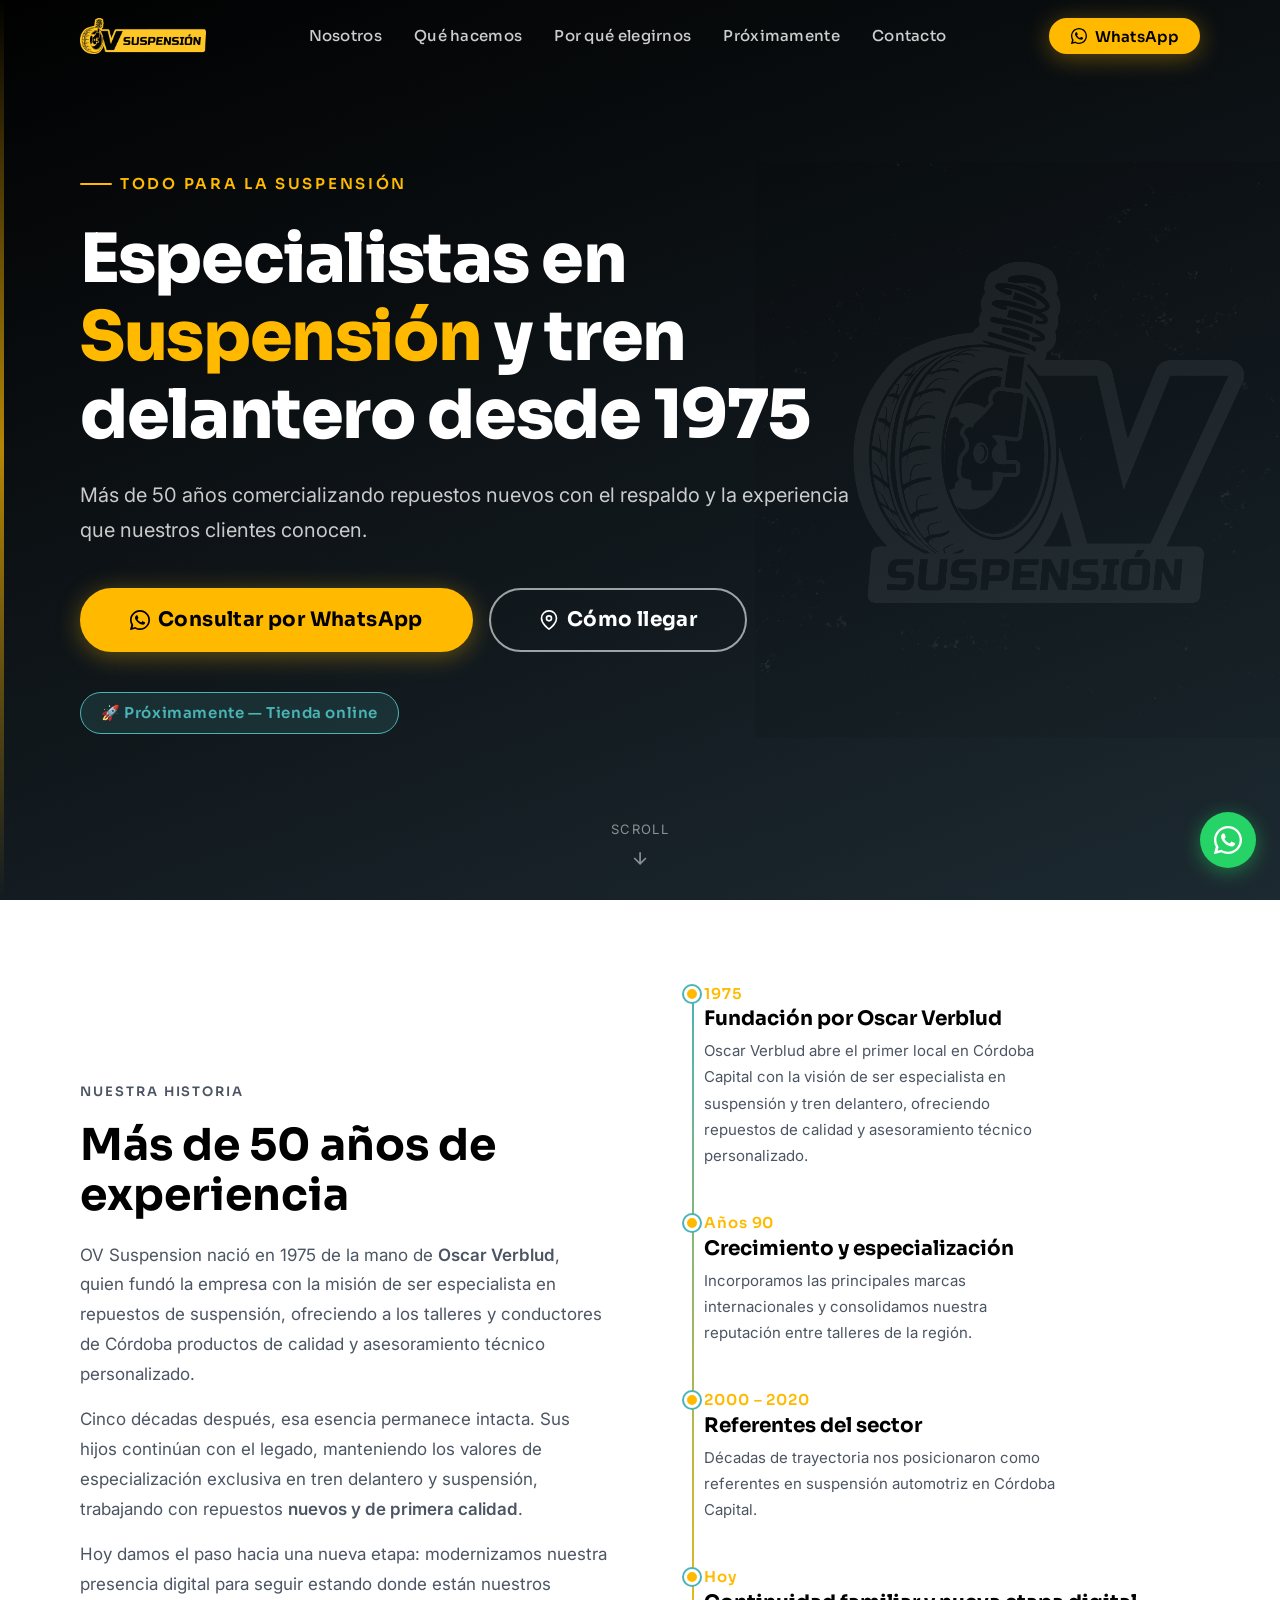
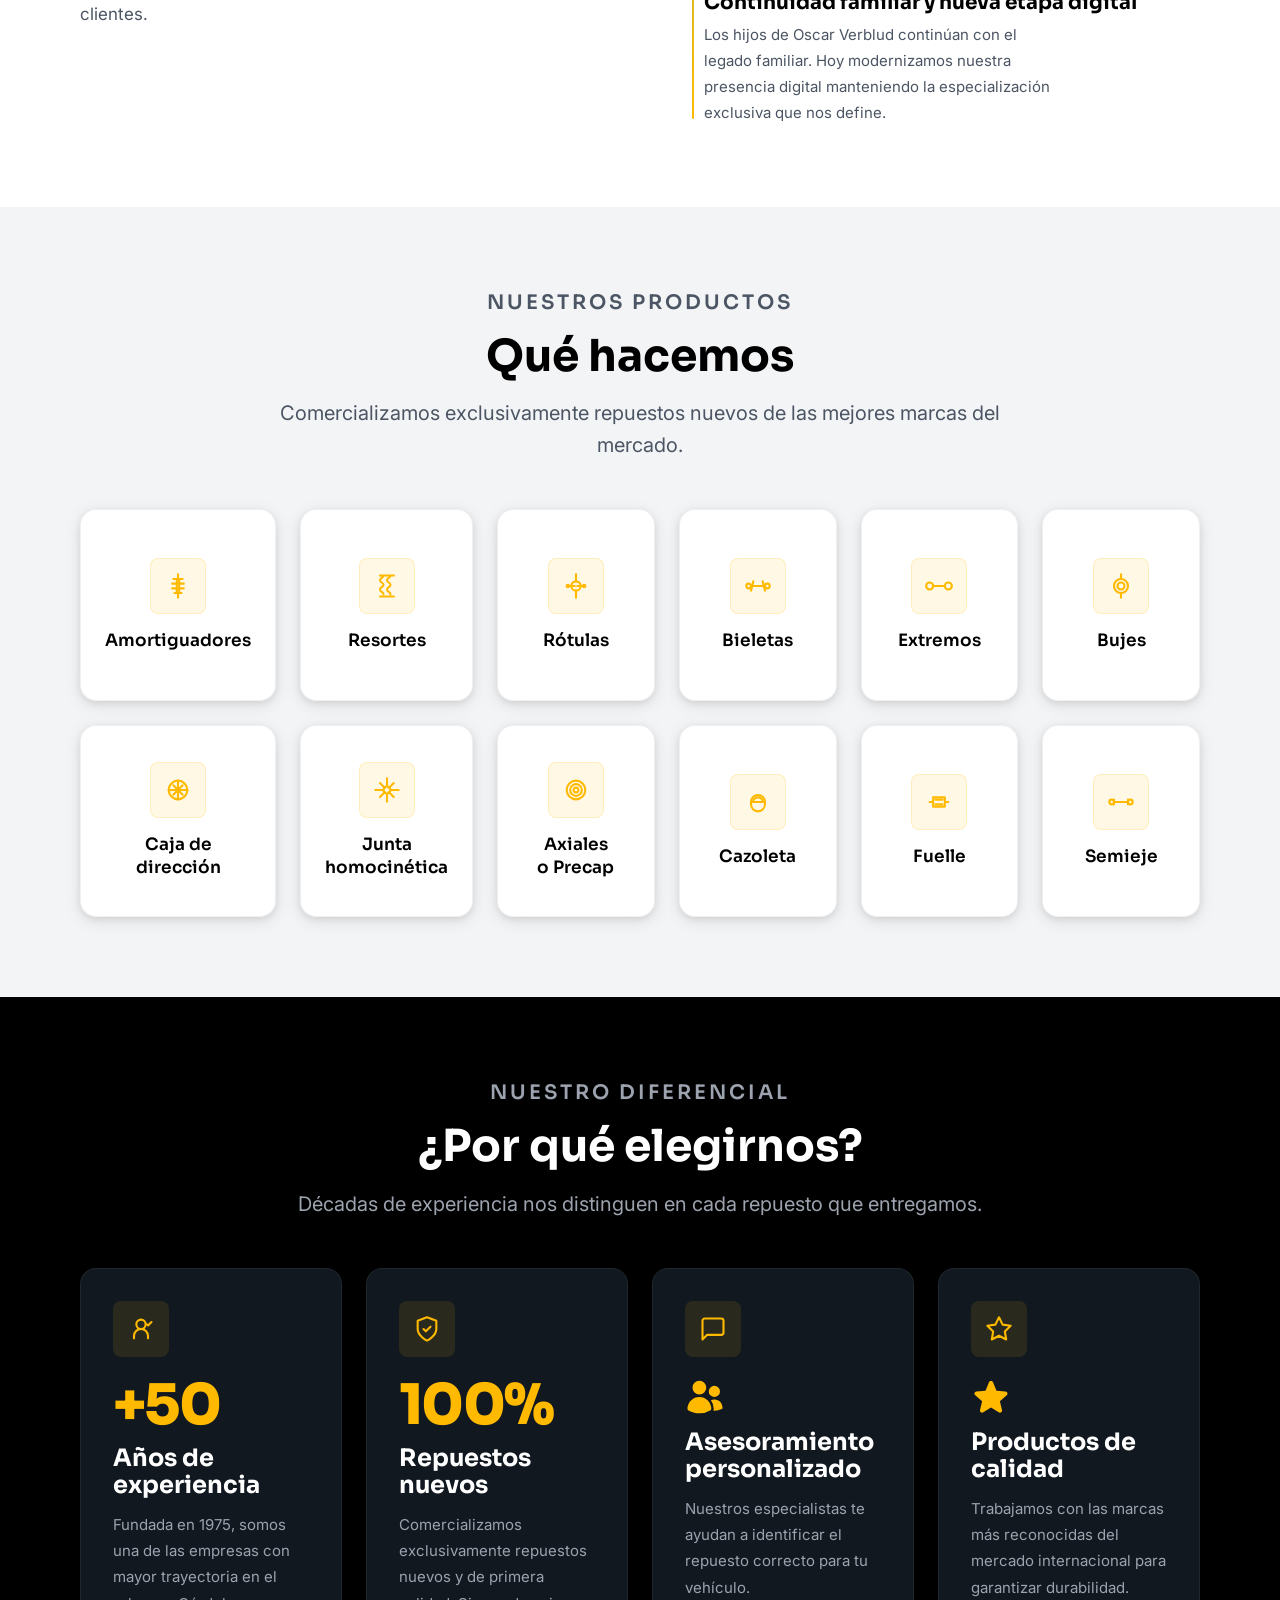
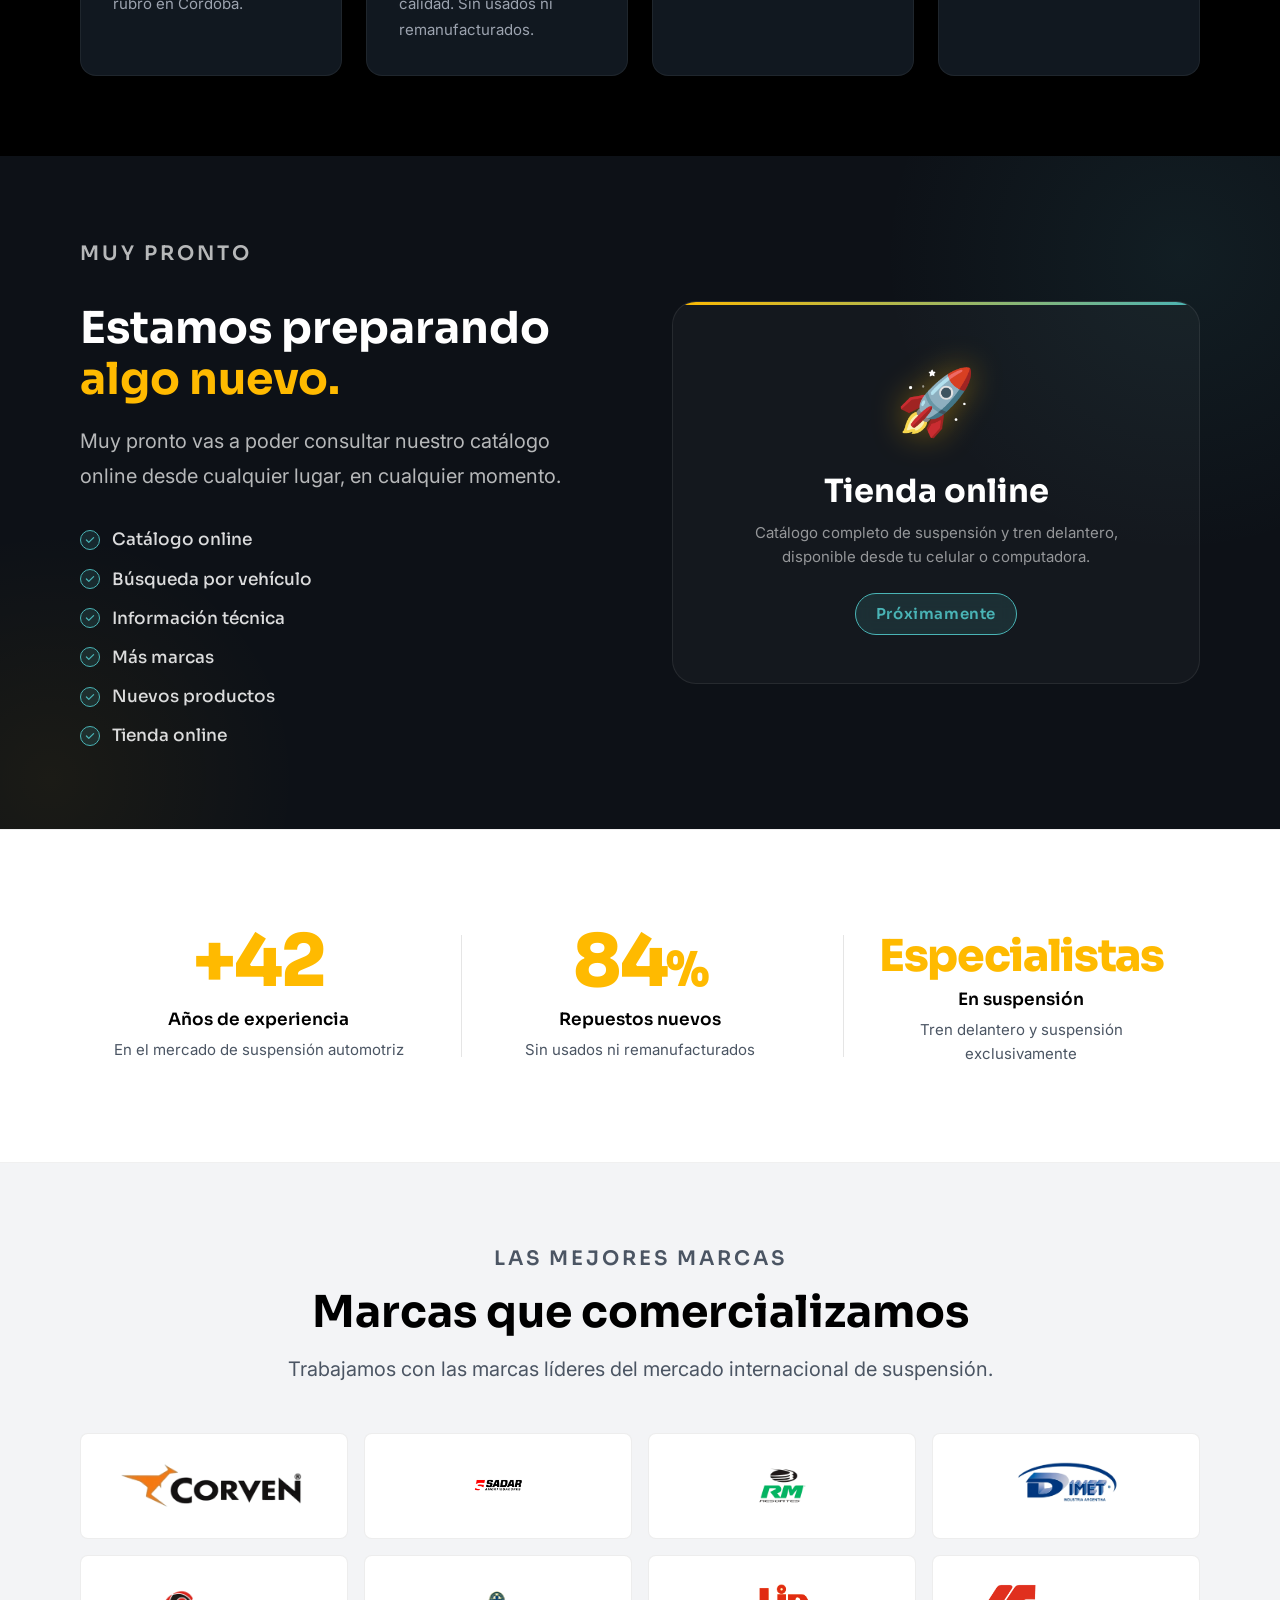
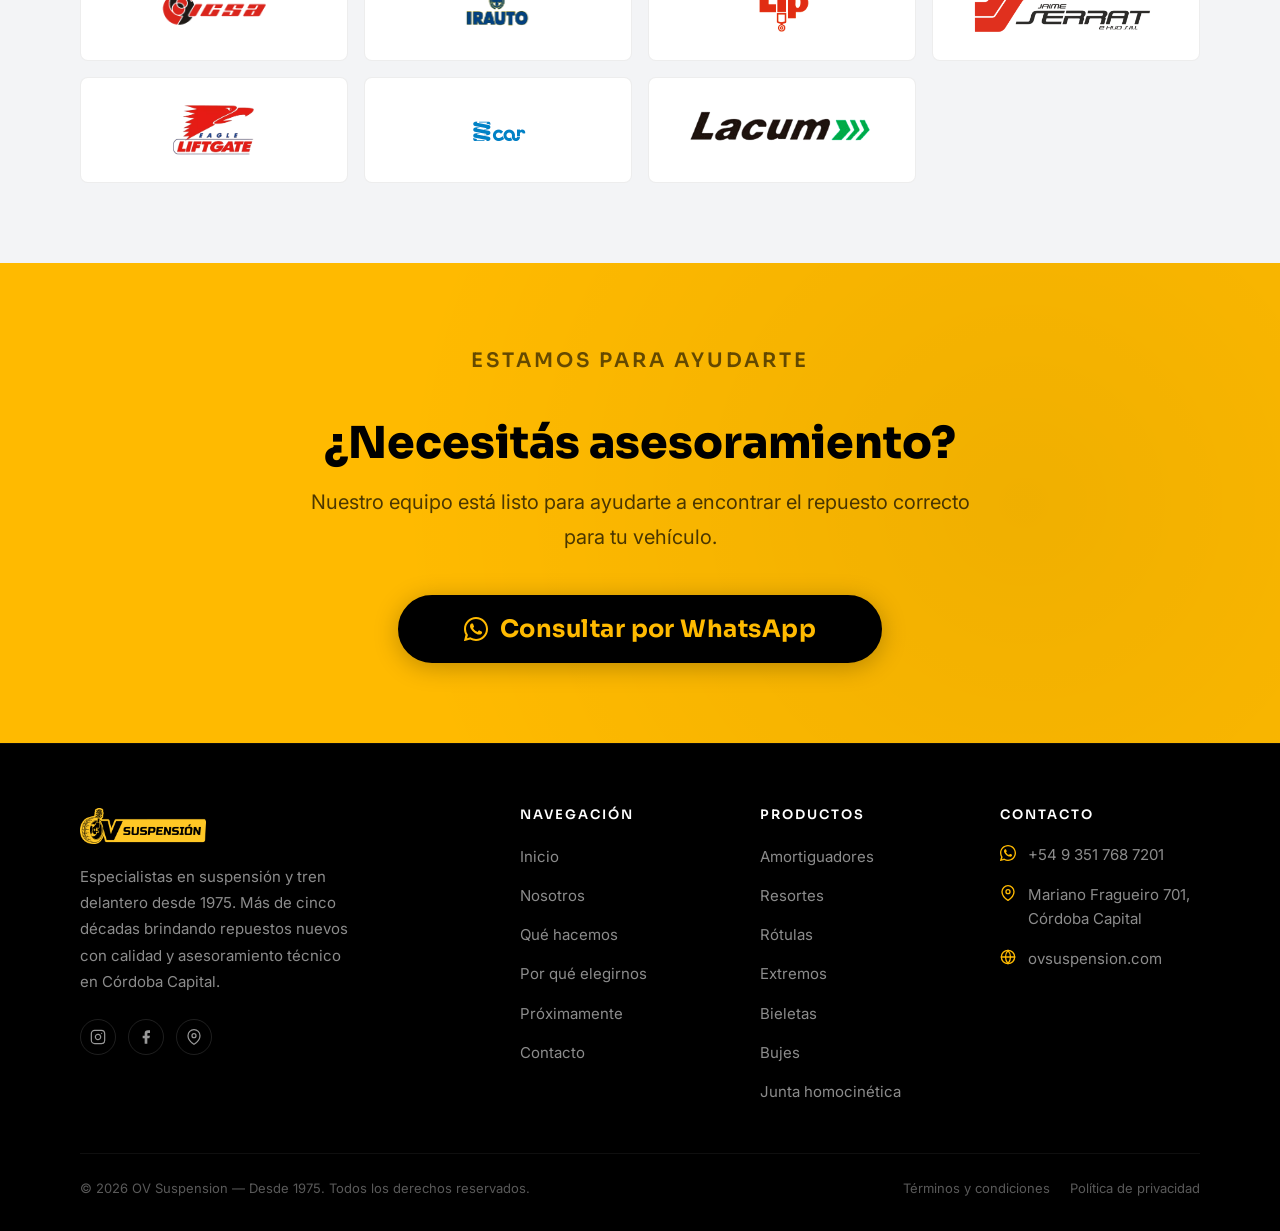
==== index.html @ f26ba82b "Initial commit: landing OV Suspension Vanilla HTML/CSS/JS landing page para OV Suspension. Incluye s" ====
<!DOCTYPE html>
<html lang="es">
<head>
  <meta charset="UTF-8" />
  <meta name="viewport" content="width=device-width, initial-scale=1.0" />

  <!-- =====================================================================
       SEO Primario
  ====================================================================== -->
  <title>OV Suspension | Todo para la suspensión | Córdoba</title>
  <meta name="description" content="Más de 50 años especializados en repuestos de suspensión y tren delantero. Amortiguadores, resortes, rotulas, extremos, bujes y más. Repuestos nuevos con asesoramiento personalizado. Córdoba Capital." />
  <meta name="keywords" content="suspensión automotriz Córdoba, amortiguadores Córdoba, repuestos tren delantero, resortes suspensión, rotulas, extremos, bujes, junta homocinética, OV Suspension" />
  <meta name="author" content="OV Suspension" />
  <meta name="robots" content="index, follow" />
  <link rel="canonical" href="https://ovsuspension.com/" />

  <!-- =====================================================================
       Open Graph (Facebook, WhatsApp, LinkedIn)
  ====================================================================== -->
  <meta property="og:type" content="website" />
  <meta property="og:url" content="https://ovsuspension.com/" />
  <meta property="og:title" content="OV Suspension | Especialistas desde 1975" />
  <meta property="og:description" content="Más de 50 años especializados en repuestos de suspensión y tren delantero en Córdoba. Calidad, experiencia y asesoramiento personalizado." />
  <meta property="og:image" content="https://ovsuspension.com/img/og-image.svg" />
  <meta property="og:image:width" content="1200" />
  <meta property="og:image:height" content="630" />
  <meta property="og:locale" content="es_AR" />
  <meta property="og:site_name" content="OV Suspension" />

  <!-- =====================================================================
       Twitter Cards
  ====================================================================== -->
  <meta name="twitter:card" content="summary_large_image" />
  <meta name="twitter:url" content="https://ovsuspension.com/" />
  <meta name="twitter:title" content="OV Suspension | Especialistas desde 1975" />
  <meta name="twitter:description" content="Más de 50 años especializados en repuestos de suspensión y tren delantero en Córdoba." />
  <meta name="twitter:image" content="https://ovsuspension.com/img/og-image.svg" />

  <!-- =====================================================================
       Favicon & App Icons
       Reemplazar estos archivos con versiones PNG reales del isotipo.
  ====================================================================== -->
  <link rel="icon" type="image/png" href="img/perfil.png" />
  <link rel="apple-touch-icon" href="img/perfil.png" />
  <meta name="theme-color" content="#FFBA00" />
  <link rel="manifest" href="manifest.json" />

  <!-- =====================================================================
       Tipografía Google Fonts — Sora + Inter
       preconnect para mejorar rendimiento
  ====================================================================== -->
  <link rel="preconnect" href="https://fonts.googleapis.com" />
  <link rel="preconnect" href="https://fonts.gstatic.com" crossorigin />
  <link
    href="https://fonts.googleapis.com/css2?family=Sora:wght@400;500;600;700;800&family=Inter:wght@400;500;600&display=swap"
    rel="stylesheet"
  />

  <!-- CSS principal -->
  <link rel="stylesheet" href="css/styles.css" />
</head>

<body>

  <!-- =====================================================================
       SKIP LINK — accesibilidad, saltar al contenido principal
  ====================================================================== -->
  <a class="sr-only" href="#main-content">Saltar al contenido principal</a>

  <!-- =====================================================================
       NAVBAR STICKY
  ====================================================================== -->
  <header class="navbar navbar--transparent" role="banner" id="navbar">
    <div class="container">
      <nav class="navbar__inner" aria-label="Navegación principal">

        <!-- Logo -->
        <a href="#inicio" class="navbar__logo" aria-label="OV Suspension – inicio">
          <img
            src="img/logo.png"
            alt="OV Suspension – logo"
            width="180"
            height="36"
          />
        </a>

        <!-- Links de navegación desktop -->
        <ul class="navbar__links" id="nav-menu" role="list">
          <li><a href="#nosotros">Nosotros</a></li>
          <li><a href="#que-hacemos">Qué hacemos</a></li>
          <li><a href="#por-que">Por qué elegirnos</a></li>
          <li><a href="#proximamente">Próximamente</a></li>
          <li><a href="#contacto">Contacto</a></li>
        </ul>

        <!-- CTA desktop -->
        <div class="navbar__cta">
          <a
            href="https://wa.me/5493517687201?text=Hola%20OV%20Suspension%2C%20me%20gustar%C3%ADa%20consultar%20sobre%20un%20repuesto."
            class="btn btn--primary btn--sm"
            target="_blank"
            rel="noopener noreferrer"
            aria-label="Consultar por WhatsApp"
          >
            <!-- WhatsApp icon -->
            <svg xmlns="http://www.w3.org/2000/svg" viewBox="0 0 24 24" fill="currentColor" width="16" height="16" aria-hidden="true">
              <path d="M17.472 14.382c-.297-.149-1.758-.867-2.03-.967-.273-.099-.471-.148-.67.15-.197.297-.767.966-.94 1.164-.173.199-.347.223-.644.075-.297-.15-1.255-.463-2.39-1.475-.883-.788-1.48-1.761-1.653-2.059-.173-.297-.018-.458.13-.606.134-.133.298-.347.446-.52.149-.174.198-.298.298-.497.099-.198.05-.371-.025-.52-.075-.149-.669-1.612-.916-2.207-.242-.579-.487-.5-.669-.51-.173-.008-.371-.01-.57-.01-.198 0-.52.074-.792.372-.272.297-1.04 1.016-1.04 2.479 0 1.462 1.065 2.875 1.213 3.074.149.198 2.096 3.2 5.077 4.487.709.306 1.262.489 1.694.625.712.227 1.36.195 1.871.118.571-.085 1.758-.719 2.006-1.413.248-.694.248-1.289.173-1.413-.074-.124-.272-.198-.57-.347z"/>
              <path d="M12 0C5.373 0 0 5.373 0 12c0 2.127.558 4.122 1.532 5.852L.057 23.39a.5.5 0 00.611.611l5.538-1.475A11.95 11.95 0 0012 24c6.627 0 12-5.373 12-12S18.627 0 12 0zm0 22c-1.92 0-3.72-.522-5.265-1.428l-.38-.223-3.285.875.875-3.285-.223-.38A9.955 9.955 0 012 12C2 6.477 6.477 2 12 2s10 4.477 10 10-4.477 10-10 10z"/>
            </svg>
            WhatsApp
          </a>
        </div>

        <!-- Botón hamburguesa mobile -->
        <button
          class="navbar__hamburger"
          id="hamburger"
          aria-controls="nav-menu"
          aria-expanded="false"
          aria-label="Abrir menú"
        >
          <span aria-hidden="true"></span>
          <span aria-hidden="true"></span>
          <span aria-hidden="true"></span>
        </button>

      </nav>
    </div>
  </header>

  <!-- =====================================================================
       MAIN
  ====================================================================== -->
  <main id="main-content">

    <!-- ===================================================================
         1. HERO
    ==================================================================== -->
    <section class="hero" id="inicio" aria-label="Inicio">

      <!-- Isotipo como elemento decorativo de fondo -->
      <img
        class="hero__bg-logo"
        src="img/perfil.png"
        alt=""
        aria-hidden="true"
        width="600"
        height="600"
      />

      <div class="container">
        <div class="hero__content">

          <!-- Eyebrow -->
          <p class="hero__eyebrow" aria-hidden="true">
            <span class="hero__eyebrow-line"></span>
            Todo para la suspensión
          </p>

          <!-- Título principal H1 -->
          <h1 class="hero__title">
            Especialistas en<br/>
            <em>Suspensión</em> y tren<br/>
            delantero desde 1975
          </h1>

          <!-- Subtítulo -->
          <p class="hero__subtitle">
            Más de 50 años comercializando repuestos nuevos con el respaldo
            y la experiencia que nuestros clientes conocen.
          </p>

          <!-- Botones de acción -->
          <div class="hero__actions">
            <a
              href="https://wa.me/5493517687201?text=Hola%20OV%20Suspension%2C%20me%20gustar%C3%ADa%20consultar%20sobre%20un%20repuesto."
              class="btn btn--primary btn--lg"
              target="_blank"
              rel="noopener noreferrer"
              aria-label="Consultar por WhatsApp"
            >
              <svg xmlns="http://www.w3.org/2000/svg" viewBox="0 0 24 24" fill="currentColor" width="20" height="20" aria-hidden="true">
                <path d="M17.472 14.382c-.297-.149-1.758-.867-2.03-.967-.273-.099-.471-.148-.67.15-.197.297-.767.966-.94 1.164-.173.199-.347.223-.644.075-.297-.15-1.255-.463-2.39-1.475-.883-.788-1.48-1.761-1.653-2.059-.173-.297-.018-.458.13-.606.134-.133.298-.347.446-.52.149-.174.198-.298.298-.497.099-.198.05-.371-.025-.52-.075-.149-.669-1.612-.916-2.207-.242-.579-.487-.5-.669-.51-.173-.008-.371-.01-.57-.01-.198 0-.52.074-.792.372-.272.297-1.04 1.016-1.04 2.479 0 1.462 1.065 2.875 1.213 3.074.149.198 2.096 3.2 5.077 4.487.709.306 1.262.489 1.694.625.712.227 1.36.195 1.871.118.571-.085 1.758-.719 2.006-1.413.248-.694.248-1.289.173-1.413-.074-.124-.272-.198-.57-.347z"/>
                <path d="M12 0C5.373 0 0 5.373 0 12c0 2.127.558 4.122 1.532 5.852L.057 23.39a.5.5 0 00.611.611l5.538-1.475A11.95 11.95 0 0012 24c6.627 0 12-5.373 12-12S18.627 0 12 0zm0 22c-1.92 0-3.72-.522-5.265-1.428l-.38-.223-3.285.875.875-3.285-.223-.38A9.955 9.955 0 012 12C2 6.477 6.477 2 12 2s10 4.477 10 10-4.477 10-10 10z"/>
              </svg>
              Consultar por WhatsApp
            </a>

            <a
              href="https://maps.app.goo.gl/GjT3Jt4X4p9FmPzg9"
              class="btn btn--outline btn--lg"
              target="_blank"
              rel="noopener noreferrer"
              aria-label="Cómo llegar a OV Suspension en Google Maps"
            >
              <svg xmlns="http://www.w3.org/2000/svg" viewBox="0 0 24 24" fill="none" stroke="currentColor" stroke-width="2" stroke-linecap="round" stroke-linejoin="round" width="20" height="20" aria-hidden="true">
                <path d="M21 10c0 7-9 13-9 13s-9-6-9-13a9 9 0 0118 0z"/>
                <circle cx="12" cy="10" r="3"/>
              </svg>
              Cómo llegar
            </a>
          </div>

          <!-- Badge Coming Soon -->
          <div class="hero__badge-wrap">
            <span class="badge badge--accent">
              🚀 Próximamente — Tienda online
            </span>
          </div>

        </div>
      </div>

      <!-- Indicador de scroll -->
      <div class="hero__scroll-indicator" aria-hidden="true">
        <span>Scroll</span>
        <svg xmlns="http://www.w3.org/2000/svg" viewBox="0 0 24 24" fill="none" stroke="currentColor" stroke-width="2" aria-hidden="true">
          <path d="M12 5v14M5 12l7 7 7-7"/>
        </svg>
      </div>

    </section>

    <!-- ===================================================================
         2. NOSOTROS
    ==================================================================== -->
    <section class="section nosotros" id="nosotros" aria-label="Nosotros">
      <div class="container">
        <div class="nosotros__grid">

          <!-- Texto -->
          <div class="nosotros__text reveal reveal--left">
            <p class="eyebrow">Nuestra historia</p>
            <h2>Más de 50 años de experiencia</h2>
            <p>
              OV Suspension nació en 1975 de la mano de <strong>Oscar Verblud</strong>, quien fundó la empresa con la misión de ser especialista en repuestos de suspensión, ofreciendo a los talleres y conductores de Córdoba productos de calidad y asesoramiento técnico personalizado.
            </p>
            <p>
              Cinco décadas después, esa esencia permanece intacta. Sus hijos continúan con el legado,
              manteniendo los valores de especialización exclusiva en tren delantero y suspensión,
              trabajando con repuestos <strong>nuevos y de primera calidad</strong>.
            </p>
            <p>
              Hoy damos el paso hacia una nueva etapa: modernizamos nuestra presencia
              digital para seguir estando donde están nuestros clientes.
            </p>
          </div>

          <!-- Timeline -->
          <div class="reveal reveal--right">
            <div class="timeline" aria-label="Línea de tiempo de OV Suspension">

              <div class="timeline__item">
                <div class="timeline__dot" aria-hidden="true"></div>
                <span class="timeline__year">1975</span>
                <h3 class="timeline__title">Fundación por Oscar Verblud</h3>
                <p class="timeline__desc">
                  Oscar Verblud abre el primer local en Córdoba Capital con la visión de ser
                  especialista en suspensión y tren delantero, ofreciendo repuestos de calidad
                  y asesoramiento técnico personalizado.
                </p>
              </div>

              <div class="timeline__item">
                <div class="timeline__dot" aria-hidden="true"></div>
                <span class="timeline__year">Años 90</span>
                <h3 class="timeline__title">Crecimiento y especialización</h3>
                <p class="timeline__desc">
                  Incorporamos las principales marcas internacionales y consolidamos
                  nuestra reputación entre talleres de la región.
                </p>
              </div>

              <div class="timeline__item">
                <div class="timeline__dot" aria-hidden="true"></div>
                <span class="timeline__year">2000 – 2020</span>
                <h3 class="timeline__title">Referentes del sector</h3>
                <p class="timeline__desc">
                  Décadas de trayectoria nos posicionaron como referentes en
                  suspensión automotriz en Córdoba Capital.
                </p>
              </div>

              <div class="timeline__item">
                <div class="timeline__dot" aria-hidden="true"></div>
                <span class="timeline__year">Hoy</span>
                <h3 class="timeline__title">Continuidad familiar y nueva etapa digital</h3>
                <p class="timeline__desc">
                  Los hijos de Oscar Verblud continúan con el legado familiar. Hoy modernizamos
                  nuestra presencia digital manteniendo la especialización exclusiva que nos define.
                </p>
              </div>

            </div>
          </div>

        </div>
      </div>
    </section>

    <!-- ===================================================================
         3. QUÉ HACEMOS
    ==================================================================== -->
    <section class="section que-hacemos section--gray" id="que-hacemos" aria-label="Qué hacemos">
      <div class="container">

        <header class="section-header reveal">
          <p class="eyebrow">Nuestros productos</p>
          <h2>Qué hacemos</h2>
          <p>Comercializamos exclusivamente repuestos nuevos de las mejores marcas del mercado.</p>
        </header>

        <div class="grid-6">

          <!-- 1. Amortiguadores -->
          <article class="card reveal reveal-delay-1" aria-label="Amortiguadores">
            <div class="card-icon" aria-hidden="true">
              <svg xmlns="http://www.w3.org/2000/svg" viewBox="0 0 24 24" fill="none" stroke="currentColor" stroke-width="1.8" stroke-linecap="round" stroke-linejoin="round" aria-hidden="true">
                <path d="M12 2v4M12 18v4M8 6h8M9 18h6M11 6v12M13 6v12"/>
                <path d="M7 10h10M7 14h10"/>
              </svg>
            </div>
            <h3>Amortiguadores</h3>
          </article>

          <!-- 2. Resortes -->
          <article class="card reveal reveal-delay-2" aria-label="Resortes">
            <div class="card-icon" aria-hidden="true">
              <svg xmlns="http://www.w3.org/2000/svg" viewBox="0 0 24 24" fill="none" stroke="currentColor" stroke-width="1.8" stroke-linecap="round" stroke-linejoin="round" aria-hidden="true">
                <path d="M6 3h12M6 21h12M9 3c0 2-3 2-3 4s3 2 3 4-3 2-3 4 3 2 3 4M15 3c0 2-3 2-3 4s3 2 3 4-3 2-3 4 3 2 3 4"/>
              </svg>
            </div>
            <h3>Resortes</h3>
          </article>

          <!-- 3. Rótulas -->
          <article class="card reveal reveal-delay-3" aria-label="Rótulas">
            <div class="card-icon" aria-hidden="true">
              <svg xmlns="http://www.w3.org/2000/svg" viewBox="0 0 24 24" fill="none" stroke="currentColor" stroke-width="1.8" stroke-linecap="round" stroke-linejoin="round" aria-hidden="true">
                <circle cx="12" cy="12" r="4"/>
                <line x1="12" y1="2" x2="12" y2="8"/>
                <line x1="12" y1="16" x2="12" y2="22"/>
                <line x1="5" y1="12" x2="11" y2="12"/>
                <line x1="13" y1="12" x2="19" y2="12"/>
                <circle cx="5" cy="12" r="1"/>
                <circle cx="19" cy="12" r="1"/>
              </svg>
            </div>
            <h3>Rótulas</h3>
          </article>

          <!-- 4. Bieletas -->
          <article class="card reveal reveal-delay-4" aria-label="Bieletas">
            <div class="card-icon" aria-hidden="true">
              <svg xmlns="http://www.w3.org/2000/svg" viewBox="0 0 24 24" fill="none" stroke="currentColor" stroke-width="1.8" stroke-linecap="round" stroke-linejoin="round" aria-hidden="true">
                <circle cx="4" cy="12" r="2"/>
                <circle cx="20" cy="12" r="2"/>
                <path d="M6 12h12"/>
                <path d="M8 8l-2 8M16 8l2 8"/>
              </svg>
            </div>
            <h3>Bieletas</h3>
          </article>

          <!-- 5. Extremos -->
          <article class="card reveal reveal-delay-5" aria-label="Extremos">
            <div class="card-icon" aria-hidden="true">
              <svg xmlns="http://www.w3.org/2000/svg" viewBox="0 0 24 24" fill="none" stroke="currentColor" stroke-width="1.8" stroke-linecap="round" stroke-linejoin="round" aria-hidden="true">
                <circle cx="4" cy="12" r="3"/>
                <circle cx="20" cy="12" r="3"/>
                <path d="M7 12h10"/>
              </svg>
            </div>
            <h3>Extremos</h3>
          </article>

          <!-- 6. Bujes -->
          <article class="card reveal reveal-delay-6" aria-label="Bujes">
            <div class="card-icon" aria-hidden="true">
              <svg xmlns="http://www.w3.org/2000/svg" viewBox="0 0 24 24" fill="none" stroke="currentColor" stroke-width="1.8" stroke-linecap="round" stroke-linejoin="round" aria-hidden="true">
                <circle cx="12" cy="12" r="6"/>
                <circle cx="12" cy="12" r="3"/>
                <line x1="12" y1="6" x2="12" y2="2"/>
                <line x1="12" y1="18" x2="12" y2="22"/>
              </svg>
            </div>
            <h3>Bujes</h3>
          </article>

          <!-- 7. Caja de dirección -->
          <article class="card reveal reveal-delay-7" aria-label="Caja de dirección">
            <div class="card-icon" aria-hidden="true">
              <svg xmlns="http://www.w3.org/2000/svg" viewBox="0 0 24 24" fill="none" stroke="currentColor" stroke-width="1.8" stroke-linecap="round" stroke-linejoin="round" aria-hidden="true">
                <circle cx="12" cy="12" r="8"/>
                <path d="M12 4v16M4 12h16"/>
                <path d="M8 8l8 8M16 8l-8 8"/>
              </svg>
            </div>
            <h3>Caja de dirección</h3>
          </article>

          <!-- 8. Junta homocinética -->
          <article class="card reveal reveal-delay-8" aria-label="Junta homocinética">
            <div class="card-icon" aria-hidden="true">
              <svg xmlns="http://www.w3.org/2000/svg" viewBox="0 0 24 24" fill="none" stroke="currentColor" stroke-width="1.8" stroke-linecap="round" stroke-linejoin="round" aria-hidden="true">
                <path d="M12 2v6M12 16v6M2 12h6M16 12h6"/>
                <circle cx="12" cy="12" r="3"/>
                <path d="M6 6l4.24 4.24M17.76 6l-4.24 4.24M6 18l4.24-4.24M17.76 18l-4.24-4.24"/>
              </svg>
            </div>
            <h3>Junta homocinética</h3>
          </article>

          <!-- 9. Axiales o Precap -->
          <article class="card reveal reveal-delay-9" aria-label="Axiales o Precap">
            <div class="card-icon" aria-hidden="true">
              <svg xmlns="http://www.w3.org/2000/svg" viewBox="0 0 24 24" fill="none" stroke="currentColor" stroke-width="1.8" stroke-linecap="round" stroke-linejoin="round" aria-hidden="true">
                <circle cx="12" cy="12" r="8"/>
                <circle cx="12" cy="12" r="5"/>
                <circle cx="12" cy="12" r="2"/>
              </svg>
            </div>
            <h3>Axiales o Precap</h3>
          </article>

          <!-- 10. Cazoleta -->
          <article class="card reveal reveal-delay-10" aria-label="Cazoleta">
            <div class="card-icon" aria-hidden="true">
              <svg xmlns="http://www.w3.org/2000/svg" viewBox="0 0 24 24" fill="none" stroke="currentColor" stroke-width="1.8" stroke-linecap="round" stroke-linejoin="round" aria-hidden="true">
                <path d="M6 12c0-3.3 2.7-6 6-6s6 2.7 6 6M8 12c0-2.2 1.8-4 4-4s4 1.8 4 4"/>
                <path d="M6 12v2c0 3.3 2.7 6 6 6s6-2.7 6-6v-2"/>
                <line x1="6" y1="12" x2="18" y2="12"/>
              </svg>
            </div>
            <h3>Cazoleta</h3>
          </article>

          <!-- 11. Fuelle -->
          <article class="card reveal reveal-delay-11" aria-label="Fuelle">
            <div class="card-icon" aria-hidden="true">
              <svg xmlns="http://www.w3.org/2000/svg" viewBox="0 0 24 24" fill="none" stroke="currentColor" stroke-width="1.8" stroke-linecap="round" stroke-linejoin="round" aria-hidden="true">
                <path d="M4 12h3M17 12h3M7 8v8M17 8v8M7 8h10M7 16h10"/>
                <path d="M9 10h6M9 14h6"/>
              </svg>
            </div>
            <h3>Fuelle</h3>
          </article>

          <!-- 12. Semieje -->
          <article class="card reveal reveal-delay-12" aria-label="Semieje">
            <div class="card-icon" aria-hidden="true">
              <svg xmlns="http://www.w3.org/2000/svg" viewBox="0 0 24 24" fill="none" stroke="currentColor" stroke-width="1.8" stroke-linecap="round" stroke-linejoin="round" aria-hidden="true">
                <circle cx="4" cy="12" r="2"/>
                <circle cx="20" cy="12" r="2"/>
                <path d="M6 12h12"/>
                <path d="M6 10v4M18 10v4"/>
              </svg>
            </div>
            <h3>Semieje</h3>
          </article>

        </div>
      </div>
    </section>

    <!-- ===================================================================
         4. POR QUÉ ELEGIRNOS
    ==================================================================== -->
    <section class="section por-que section--dark" id="por-que" aria-label="Por qué elegirnos">
      <div class="container">

        <header class="section-header reveal">
          <p class="eyebrow">Nuestro diferencial</p>
          <h2>¿Por qué elegirnos?</h2>
          <p>Décadas de experiencia nos distinguen en cada repuesto que entregamos.</p>
        </header>

        <div class="grid-4">

          <article class="card card--dark reveal reveal-delay-1" aria-label="Más de 50 años de experiencia">
            <div class="card-icon" aria-hidden="true">
              <svg xmlns="http://www.w3.org/2000/svg" viewBox="0 0 24 24" fill="none" stroke="currentColor" stroke-width="1.8" stroke-linecap="round" stroke-linejoin="round" aria-hidden="true">
                <circle cx="12" cy="8" r="4"/>
                <path d="M6 20v-2a6 6 0 0112 0v2"/>
                <path d="M17 8l1 1 3-3"/>
              </svg>
            </div>
            <div class="benefit-number">+50</div>
            <h3>Años de experiencia</h3>
            <p>Fundada en 1975, somos una de las empresas con mayor trayectoria en el rubro en Córdoba.</p>
          </article>

          <article class="card card--dark reveal reveal-delay-2" aria-label="Solo repuestos nuevos">
            <div class="card-icon" aria-hidden="true">
              <svg xmlns="http://www.w3.org/2000/svg" viewBox="0 0 24 24" fill="none" stroke="currentColor" stroke-width="1.8" stroke-linecap="round" stroke-linejoin="round" aria-hidden="true">
                <path d="M12 22s8-4 8-10V5l-8-3-8 3v7c0 6 8 10 8 10z"/>
                <path d="M9 12l2 2 4-4"/>
              </svg>
            </div>
            <div class="benefit-number">100%</div>
            <h3>Repuestos nuevos</h3>
            <p>Comercializamos exclusivamente repuestos nuevos y de primera calidad. Sin usados ni remanufacturados.</p>
          </article>

          <article class="card card--dark reveal reveal-delay-3" aria-label="Asesoramiento personalizado">
            <div class="card-icon" aria-hidden="true">
              <svg xmlns="http://www.w3.org/2000/svg" viewBox="0 0 24 24" fill="none" stroke="currentColor" stroke-width="1.8" stroke-linecap="round" stroke-linejoin="round" aria-hidden="true">
                <path d="M21 15a2 2 0 01-2 2H7l-4 4V5a2 2 0 012-2h14a2 2 0 012 2z"/>
              </svg>
            </div>
            <div class="benefit-number">
              <svg xmlns="http://www.w3.org/2000/svg" viewBox="0 0 24 24" fill="currentColor" width="40" height="40" aria-hidden="true" style="color:var(--color-primary)">
                <path d="M4.5 6.375a4.125 4.125 0 118.25 0 4.125 4.125 0 01-8.25 0zM14.25 8.625a3.375 3.375 0 116.75 0 3.375 3.375 0 01-6.75 0zM1.5 19.125a7.125 7.125 0 0114.25 0v.003l-.001.119a.75.75 0 01-.363.63 13.067 13.067 0 01-6.761 1.873c-2.472 0-4.786-.684-6.76-1.873a.75.75 0 01-.364-.63l-.001-.122zM17.25 19.128l-.001.144a2.25 2.25 0 01-.233.96 10.088 10.088 0 005.06-1.01.75.75 0 00.42-.643 4.875 4.875 0 00-6.957-4.611 8.586 8.586 0 011.71 5.157v.003z"/>
              </svg>
            </div>
            <h3>Asesoramiento personalizado</h3>
            <p>Nuestros especialistas te ayudan a identificar el repuesto correcto para tu vehículo.</p>
          </article>

          <article class="card card--dark reveal reveal-delay-4" aria-label="Productos de calidad">
            <div class="card-icon" aria-hidden="true">
              <svg xmlns="http://www.w3.org/2000/svg" viewBox="0 0 24 24" fill="none" stroke="currentColor" stroke-width="1.8" stroke-linecap="round" stroke-linejoin="round" aria-hidden="true">
                <polygon points="12 2 15.09 8.26 22 9.27 17 14.14 18.18 21.02 12 17.77 5.82 21.02 7 14.14 2 9.27 8.91 8.26 12 2"/>
              </svg>
            </div>
            <div class="benefit-number">
              <svg xmlns="http://www.w3.org/2000/svg" viewBox="0 0 24 24" fill="currentColor" width="40" height="40" aria-hidden="true" style="color:var(--color-primary)">
                <path fill-rule="evenodd" d="M10.788 3.21c.448-1.077 1.976-1.077 2.424 0l2.082 5.007 5.404.433c1.164.093 1.636 1.545.749 2.305l-4.117 3.527 1.257 5.273c.271 1.136-.964 2.033-1.96 1.425L12 18.354 7.373 21.18c-.996.608-2.231-.29-1.96-1.425l1.257-5.273-4.117-3.527c-.887-.76-.415-2.212.749-2.305l5.404-.433 2.082-5.006z" clip-rule="evenodd"/>
              </svg>
            </div>
            <h3>Productos de calidad</h3>
            <p>Trabajamos con las marcas más reconocidas del mercado internacional para garantizar durabilidad.</p>
          </article>

        </div>
      </div>
    </section>

    <!-- ===================================================================
         5. PRÓXIMAMENTE — COMING SOON
    ==================================================================== -->
    <section class="section coming-soon" id="proximamente" aria-label="Próximamente">
      <div class="container">
        <div class="coming-soon__inner">

          <!-- Texto + lista -->
          <div class="coming-soon__text reveal reveal--left">
            <p class="eyebrow">Muy pronto</p>
            <h2>Estamos preparando<br/><span>algo nuevo.</span></h2>
            <p>
              Muy pronto vas a poder consultar nuestro catálogo online
              desde cualquier lugar, en cualquier momento.
            </p>

            <ul class="coming-soon__list" aria-label="Características de la tienda online">
              <li>Catálogo online</li>
              <li>Búsqueda por vehículo</li>
              <li>Información técnica</li>
              <li>Más marcas</li>
              <li>Nuevos productos</li>
              <li>Tienda online</li>
            </ul>
          </div>

          <!-- Tarjeta decorativa -->
          <div class="coming-soon__card reveal reveal--right" role="presentation">
            <span class="coming-soon__card-icon" aria-hidden="true">🚀</span>
            <h3>Tienda online</h3>
            <p>
              Catálogo completo de suspensión y tren delantero,<br/>
              disponible desde tu celular o computadora.
            </p>
            <span class="badge badge--accent">Próximamente</span>
          </div>

        </div>
      </div>
    </section>

    <!-- ===================================================================
         6. CONTADOR / STATS
    ==================================================================== -->
    <section class="stats" aria-label="Datos de OV Suspension">
      <div class="container">
        <div class="stats__grid">

          <div class="stats__item reveal reveal-delay-1">
            <span class="stats__number" data-target="50" data-prefix="+" data-suffix="">
              +<span class="count">0</span>
            </span>
            <span class="stats__label">Años de experiencia</span>
            <span class="stats__desc">En el mercado de suspensión automotriz</span>
          </div>

          <div class="stats__item reveal reveal-delay-2">
            <span class="stats__number" data-target="100" data-suffix="%">
              <span class="count">0</span><span class="stats__suffix">%</span>
            </span>
            <span class="stats__label">Repuestos nuevos</span>
            <span class="stats__desc">Sin usados ni remanufacturados</span>
          </div>

          <div class="stats__item reveal reveal-delay-3">
            <span class="stats__number" style="font-size: clamp(1.75rem, 3.5vw, 2.75rem); padding-top: 0.5rem;">
              Especialistas
            </span>
            <span class="stats__label">En suspensión</span>
            <span class="stats__desc">Tren delantero y suspensión exclusivamente</span>
          </div>

        </div>
      </div>
    </section>

    <!-- ===================================================================
         7. MARCAS
    ==================================================================== -->
    <section class="section marcas section--gray" id="marcas" aria-label="Marcas que comercializamos">
      <div class="container">

        <header class="section-header reveal">
          <p class="eyebrow">Las mejores marcas</p>
          <h2>Marcas que comercializamos</h2>
          <p>Trabajamos con las marcas líderes del mercado internacional de suspensión.</p>
        </header>

        <div class="marcas__grid" role="list" aria-label="Logos de marcas">

          <div class="marcas__item" role="listitem">
            <img src="img/marcas/corven.png" alt="Corven" loading="lazy" />
          </div>
          <div class="marcas__item" role="listitem">
            <img src="img/marcas/sadar.png" alt="Sadar Amortiguadores" loading="lazy" />
          </div>
          <div class="marcas__item" role="listitem">
            <img src="img/marcas/rm.png" alt="RM Resortes" loading="lazy" />
          </div>
          <div class="marcas__item" role="listitem">
            <img src="img/marcas/dimet.png" alt="Dimet" loading="lazy" />
          </div>
          <div class="marcas__item" role="listitem">
            <img src="img/marcas/icsa.png" alt="ICSA" loading="lazy" />
          </div>
          <div class="marcas__item" role="listitem">
            <img src="img/marcas/ir.png" alt="Irauto" loading="lazy" />
          </div>
          <div class="marcas__item" role="listitem">
            <img src="img/marcas/lip.png" alt="Lip" loading="lazy" />
          </div>
          <div class="marcas__item" role="listitem">
            <img src="img/marcas/serrat.png" alt="Jaime Serrat" loading="lazy" />
          </div>
          <div class="marcas__item" role="listitem">
            <img src="img/marcas/lifgate.png" alt="Liftgate" loading="lazy" />
          </div>
          <div class="marcas__item" role="listitem">
            <img src="img/marcas/car.png" alt="Car" loading="lazy" />
          </div>
          <div class="marcas__item" role="listitem">
            <img src="img/marcas/logo.png" alt="Lacum" loading="lazy" />
          </div>

        </div>

      </div>
    </section>

    <!-- ===================================================================
         8. CTA AMARILLO
    ==================================================================== -->
    <section class="cta-block" id="contacto" aria-label="Consultar por WhatsApp">
      <div class="container">
        <div class="cta-block__inner reveal">
          <p class="eyebrow" style="color: rgba(0,0,0,.6);">Estamos para ayudarte</p>
          <h2>¿Necesitás asesoramiento?</h2>
          <p>
            Nuestro equipo está listo para ayudarte a encontrar
            el repuesto correcto para tu vehículo.
          </p>
          <a
            href="https://wa.me/5493517687201?text=Hola%20OV%20Suspension%2C%20necesito%20asesoramiento%20para%20encontrar%20un%20repuesto."
            class="btn btn--cta"
            target="_blank"
            rel="noopener noreferrer"
            aria-label="Consultar por WhatsApp con OV Suspension"
          >
            <svg xmlns="http://www.w3.org/2000/svg" viewBox="0 0 24 24" fill="currentColor" width="24" height="24" aria-hidden="true">
              <path d="M17.472 14.382c-.297-.149-1.758-.867-2.03-.967-.273-.099-.471-.148-.67.15-.197.297-.767.966-.94 1.164-.173.199-.347.223-.644.075-.297-.15-1.255-.463-2.39-1.475-.883-.788-1.48-1.761-1.653-2.059-.173-.297-.018-.458.13-.606.134-.133.298-.347.446-.52.149-.174.198-.298.298-.497.099-.198.05-.371-.025-.52-.075-.149-.669-1.612-.916-2.207-.242-.579-.487-.5-.669-.51-.173-.008-.371-.01-.57-.01-.198 0-.52.074-.792.372-.272.297-1.04 1.016-1.04 2.479 0 1.462 1.065 2.875 1.213 3.074.149.198 2.096 3.2 5.077 4.487.709.306 1.262.489 1.694.625.712.227 1.36.195 1.871.118.571-.085 1.758-.719 2.006-1.413.248-.694.248-1.289.173-1.413-.074-.124-.272-.198-.57-.347z"/>
              <path d="M12 0C5.373 0 0 5.373 0 12c0 2.127.558 4.122 1.532 5.852L.057 23.39a.5.5 0 00.611.611l5.538-1.475A11.95 11.95 0 0012 24c6.627 0 12-5.373 12-12S18.627 0 12 0zm0 22c-1.92 0-3.72-.522-5.265-1.428l-.38-.223-3.285.875.875-3.285-.223-.38A9.955 9.955 0 012 12C2 6.477 6.477 2 12 2s10 4.477 10 10-4.477 10-10 10z"/>
            </svg>
            Consultar por WhatsApp
          </a>
        </div>
      </div>
    </section>

  </main>

  <!-- =====================================================================
       FOOTER
  ====================================================================== -->
  <footer class="footer" id="footer" role="contentinfo">
    <div class="container">
      <div class="footer__grid">

        <!-- Marca -->
        <div class="footer__brand">
          <a href="#inicio" aria-label="OV Suspension – volver al inicio">
            <img src="img/logo.png" alt="OV Suspension" width="160" height="32" loading="lazy" />
          </a>
          <p>
            Especialistas en suspensión y tren delantero desde 1975.
            Más de cinco décadas brindando repuestos nuevos con calidad
            y asesoramiento técnico en Córdoba Capital.
          </p>

          <!-- Redes sociales -->
          <nav class="footer__social" aria-label="Redes sociales">
            <a
              href="https://www.instagram.com/ovsuspension/"
              target="_blank"
              rel="noopener noreferrer"
              aria-label="Instagram de OV Suspension"
            >
              <svg xmlns="http://www.w3.org/2000/svg" viewBox="0 0 24 24" fill="none" stroke="currentColor" stroke-width="1.8" stroke-linecap="round" stroke-linejoin="round" aria-hidden="true">
                <rect x="2" y="2" width="20" height="20" rx="5" ry="5"/>
                <path d="M16 11.37A4 4 0 1112.63 8 4 4 0 0116 11.37z"/>
                <line x1="17.5" y1="6.5" x2="17.51" y2="6.5"/>
              </svg>
            </a>
            <a
              href="https://www.facebook.com/ovsuspension/"
              target="_blank"
              rel="noopener noreferrer"
              aria-label="Facebook de OV Suspension"
            >
              <svg xmlns="http://www.w3.org/2000/svg" viewBox="0 0 24 24" fill="currentColor" aria-hidden="true">
                <path d="M18 2h-3a5 5 0 00-5 5v3H7v4h3v8h4v-8h3l1-4h-4V7a1 1 0 011-1h3z"/>
              </svg>
            </a>
            <a
              href="https://maps.app.goo.gl/GjT3Jt4X4p9FmPzg9"
              target="_blank"
              rel="noopener noreferrer"
              aria-label="Ver OV Suspension en Google Maps"
            >
              <svg xmlns="http://www.w3.org/2000/svg" viewBox="0 0 24 24" fill="none" stroke="currentColor" stroke-width="1.8" stroke-linecap="round" stroke-linejoin="round" aria-hidden="true">
                <path d="M21 10c0 7-9 13-9 13s-9-6-9-13a9 9 0 0118 0z"/>
                <circle cx="12" cy="10" r="3"/>
              </svg>
            </a>
          </nav>
        </div>

        <!-- Navegación -->
        <nav aria-label="Mapa del sitio">
          <h2 class="footer__col-title">Navegación</h2>
          <ul class="footer__links" role="list">
            <li><a href="#inicio">Inicio</a></li>
            <li><a href="#nosotros">Nosotros</a></li>
            <li><a href="#que-hacemos">Qué hacemos</a></li>
            <li><a href="#por-que">Por qué elegirnos</a></li>
            <li><a href="#proximamente">Próximamente</a></li>
            <li><a href="#contacto">Contacto</a></li>
          </ul>
        </nav>

        <!-- Productos -->
        <nav aria-label="Productos">
          <h2 class="footer__col-title">Productos</h2>
          <ul class="footer__links" role="list">
            <li><a href="#que-hacemos">Amortiguadores</a></li>
            <li><a href="#que-hacemos">Resortes</a></li>
            <li><a href="#que-hacemos">Rótulas</a></li>
            <li><a href="#que-hacemos">Extremos</a></li>
            <li><a href="#que-hacemos">Bieletas</a></li>
            <li><a href="#que-hacemos">Bujes</a></li>
            <li><a href="#que-hacemos">Junta homocinética</a></li>
          </ul>
        </nav>

        <!-- Contacto -->
        <address aria-label="Datos de contacto" style="font-style:normal;">
          <h2 class="footer__col-title">Contacto</h2>
          <ul class="footer__contact-list" role="list">

            <li class="footer__contact-item">
              <!-- WhatsApp icon -->
              <svg class="footer__contact-icon" xmlns="http://www.w3.org/2000/svg" viewBox="0 0 24 24" fill="currentColor" aria-hidden="true">
                <path d="M17.472 14.382c-.297-.149-1.758-.867-2.03-.967-.273-.099-.471-.148-.67.15-.197.297-.767.966-.94 1.164-.173.199-.347.223-.644.075-.297-.15-1.255-.463-2.39-1.475-.883-.788-1.48-1.761-1.653-2.059-.173-.297-.018-.458.13-.606.134-.133.298-.347.446-.52.149-.174.198-.298.298-.497.099-.198.05-.371-.025-.52-.075-.149-.669-1.612-.916-2.207-.242-.579-.487-.5-.669-.51-.173-.008-.371-.01-.57-.01-.198 0-.52.074-.792.372-.272.297-1.04 1.016-1.04 2.479 0 1.462 1.065 2.875 1.213 3.074.149.198 2.096 3.2 5.077 4.487.709.306 1.262.489 1.694.625.712.227 1.36.195 1.871.118.571-.085 1.758-.719 2.006-1.413.248-.694.248-1.289.173-1.413-.074-.124-.272-.198-.57-.347z"/>
                <path d="M12 0C5.373 0 0 5.373 0 12c0 2.127.558 4.122 1.532 5.852L.057 23.39a.5.5 0 00.611.611l5.538-1.475A11.95 11.95 0 0012 24c6.627 0 12-5.373 12-12S18.627 0 12 0zm0 22c-1.92 0-3.72-.522-5.265-1.428l-.38-.223-3.285.875.875-3.285-.223-.38A9.955 9.955 0 012 12C2 6.477 6.477 2 12 2s10 4.477 10 10-4.477 10-10 10z"/>
              </svg>
              <a
                href="https://wa.me/5493517687201"
                target="_blank"
                rel="noopener noreferrer"
              >+54 9 351 768 7201</a>
            </li>

            <li class="footer__contact-item">
              <!-- Location icon -->
              <svg class="footer__contact-icon" xmlns="http://www.w3.org/2000/svg" viewBox="0 0 24 24" fill="none" stroke="currentColor" stroke-width="2" stroke-linecap="round" stroke-linejoin="round" aria-hidden="true">
                <path d="M21 10c0 7-9 13-9 13s-9-6-9-13a9 9 0 0118 0z"/>
                <circle cx="12" cy="10" r="3"/>
              </svg>
              <a
                href="https://maps.app.goo.gl/GjT3Jt4X4p9FmPzg9"
                target="_blank"
                rel="noopener noreferrer"
              >Mariano Fragueiro 701,<br>Córdoba Capital</a>
            </li>

            <li class="footer__contact-item">
              <!-- Globe icon -->
              <svg class="footer__contact-icon" xmlns="http://www.w3.org/2000/svg" viewBox="0 0 24 24" fill="none" stroke="currentColor" stroke-width="2" stroke-linecap="round" stroke-linejoin="round" aria-hidden="true">
                <circle cx="12" cy="12" r="10"/>
                <line x1="2" y1="12" x2="22" y2="12"/>
                <path d="M12 2a15.3 15.3 0 010 20M12 2a15.3 15.3 0 000 20"/>
              </svg>
              <a href="https://ovsuspension.com" target="_blank" rel="noopener noreferrer">
                ovsuspension.com
              </a>
            </li>

          </ul>
        </address>

      </div>

      <!-- Línea inferior + copyright -->
      <div class="footer__bottom">
        <p class="footer__copy">
          &copy; <span id="footer-year">2026</span> OV Suspension &mdash; Desde 1975. Todos los derechos reservados.
        </p>
        <nav class="footer__legal" aria-label="Legal">
          <a href="#">Términos y condiciones</a>
          <a href="#">Política de privacidad</a>
        </nav>
      </div>

    </div>
  </footer>

  <!-- =====================================================================
       BOTÓN FLOTANTE — WhatsApp
  ====================================================================== -->
  <a
    href="https://wa.me/5493517687201?text=Hola%20OV%20Suspension%2C%20me%20gustar%C3%ADa%20consultar%20sobre%20un%20repuesto."
    class="whatsapp-float"
    target="_blank"
    rel="noopener noreferrer"
    aria-label="Consultar por WhatsApp"
    role="button"
  >
    <svg xmlns="http://www.w3.org/2000/svg" viewBox="0 0 24 24" fill="currentColor" aria-hidden="true">
      <path d="M17.472 14.382c-.297-.149-1.758-.867-2.03-.967-.273-.099-.471-.148-.67.15-.197.297-.767.966-.94 1.164-.173.199-.347.223-.644.075-.297-.15-1.255-.463-2.39-1.475-.883-.788-1.48-1.761-1.653-2.059-.173-.297-.018-.458.13-.606.134-.133.298-.347.446-.52.149-.174.198-.298.298-.497.099-.198.05-.371-.025-.52-.075-.149-.669-1.612-.916-2.207-.242-.579-.487-.5-.669-.51-.173-.008-.371-.01-.57-.01-.198 0-.52.074-.792.372-.272.297-1.04 1.016-1.04 2.479 0 1.462 1.065 2.875 1.213 3.074.149.198 2.096 3.2 5.077 4.487.709.306 1.262.489 1.694.625.712.227 1.36.195 1.871.118.571-.085 1.758-.719 2.006-1.413.248-.694.248-1.289.173-1.413-.074-.124-.272-.198-.57-.347z"/>
      <path d="M12 0C5.373 0 0 5.373 0 12c0 2.127.558 4.122 1.532 5.852L.057 23.39a.5.5 0 00.611.611l5.538-1.475A11.95 11.95 0 0012 24c6.627 0 12-5.373 12-12S18.627 0 12 0zm0 22c-1.92 0-3.72-.522-5.265-1.428l-.38-.223-3.285.875.875-3.285-.223-.38A9.955 9.955 0 012 12C2 6.477 6.477 2 12 2s10 4.477 10 10-4.477 10-10 10z"/>
    </svg>
  </a>

  <!-- =====================================================================
       BOTÓN SCROLL TOP
  ====================================================================== -->
  <button
    class="scroll-top"
    id="scroll-top"
    aria-label="Volver al inicio de la página"
    type="button"
  >
    <svg xmlns="http://www.w3.org/2000/svg" viewBox="0 0 24 24" fill="none" stroke="currentColor" stroke-width="2.5" stroke-linecap="round" stroke-linejoin="round" aria-hidden="true">
      <path d="M12 19V5M5 12l7-7 7 7"/>
    </svg>
  </button>

  <!-- JavaScript principal -->
  <script src="js/main.js" defer></script>

</body>
</html>
---- css/styles.css ----
/* ==========================================================================
   OV SUSPENSION — Design System & Styles
   Versión 1.0 | julio 2026
   Estructura:
     1. Design Tokens (variables CSS)
     2. Reset & Base
     3. Tipografía
     4. Utilidades & Layout
     5. Componentes (btn, card, badge, eyebrow, section)
     6. Navbar
     7. Hero
     8. Nosotros / Timeline
     9. Qué Hacemos
    10. Por Qué Elegirnos
    11. Próximamente (Coming Soon)
    12. Contador / Stats
    13. Marcas
    14. CTA
    15. Footer
    16. Flotantes (WhatsApp + Scroll Top)
    17. Animaciones on-scroll
    18. Responsive
   ========================================================================== */

/* ==========================================================================
   1. DESIGN TOKENS
   ========================================================================== */
:root {
  /* --- Colores --- */
  --color-primary:        #FFBA00;   /* Amarillo principal — solo para acciones */
  --color-primary-dark:   #E0A400;   /* Hover del amarillo */
  --color-primary-light:  #FFD04D;   /* Variante suave */
  --color-black:          #000000;
  --color-gray-dark:      #273944;   /* Gris corporativo oscuro */
  --color-gray-mid:       #4B5563;
  --color-gray-soft:      #9CA3AF;
  --color-gray-light:     #F3F4F6;   /* Fondo secciones blancas con aire */
  --color-white:          #FFFFFF;
  --color-accent:         #4AB4B6;   /* Celeste apoyo — timeline, checks, detalles */
  --color-accent-dark:    #3A9496;

  /* Overlays */
  --overlay-hero:         rgba(0, 0, 0, 0.72);
  --overlay-dark:         rgba(0, 0, 0, 0.85);

  /* Superficies */
  --surface-dark:         #0D1117;   /* Secciones oscuras */
  --surface-card:         #FFFFFF;
  --surface-card-dark:    #111820;   /* Cards en secciones oscuras */

  /* --- Tipografía --- */
  --font-heading:         'Sora', sans-serif;
  --font-body:            'Inter', sans-serif;

  --text-xs:    clamp(0.75rem,  1.2vw, 0.8125rem);   /* 12–13px */
  --text-sm:    clamp(0.875rem, 1.5vw, 0.9375rem);   /* 14–15px */
  --text-base:  clamp(1rem,     1.8vw, 1.0625rem);   /* 16–17px */
  --text-lg:    clamp(1.125rem, 2vw,   1.25rem);     /* 18–20px */
  --text-xl:    clamp(1.25rem,  2.5vw, 1.5rem);      /* 20–24px */
  --text-2xl:   clamp(1.5rem,   3vw,   2rem);        /* 24–32px */
  --text-3xl:   clamp(2rem,     4vw,   2.75rem);     /* 32–44px */
  --text-4xl:   clamp(2.5rem,   5vw,   3.5rem);      /* 40–56px */
  --text-hero:  clamp(2.75rem,  6vw,   4.25rem);     /* 44–68px */

  --weight-regular: 400;
  --weight-medium:  500;
  --weight-semibold:600;
  --weight-bold:    700;
  --weight-black:   800;

  --leading-tight:  1.15;
  --leading-snug:   1.35;
  --leading-normal: 1.6;
  --leading-relaxed:1.75;

  /* --- Espaciados (escala 4px) --- */
  --space-1:   0.25rem;   /*  4px */
  --space-2:   0.5rem;    /*  8px */
  --space-3:   0.75rem;   /* 12px */
  --space-4:   1rem;      /* 16px */
  --space-5:   1.25rem;   /* 20px */
  --space-6:   1.5rem;    /* 24px */
  --space-8:   2rem;      /* 32px */
  --space-10:  2.5rem;    /* 40px */
  --space-12:  3rem;      /* 48px */
  --space-16:  4rem;      /* 64px */
  --space-20:  5rem;      /* 80px */
  --space-24:  6rem;      /* 96px */
  --space-32:  8rem;      /* 128px */

  /* --- Contenedor --- */
  --container-max:  1200px;
  --container-pad:  clamp(1.25rem, 5vw, 2.5rem);

  /* --- Bordes & Radios --- */
  --radius-sm:   4px;
  --radius-md:   8px;
  --radius-lg:   16px;
  --radius-xl:   24px;
  --radius-pill: 9999px;

  /* --- Sombras --- */
  --shadow-sm:      0 1px 3px rgba(0,0,0,.10), 0 1px 2px rgba(0,0,0,.06);
  --shadow-md:      0 4px 16px rgba(0,0,0,.10), 0 2px 6px rgba(0,0,0,.07);
  --shadow-lg:      0 12px 40px rgba(0,0,0,.14), 0 4px 12px rgba(0,0,0,.08);
  --shadow-primary: 0 4px 24px rgba(255,186,0,.35);

  /* --- Transiciones --- */
  --transition-fast: 150ms ease;
  --transition-base: 280ms ease;
  --transition-slow: 500ms ease;
}

/* ==========================================================================
   2. RESET & BASE
   ========================================================================== */
*, *::before, *::after {
  box-sizing: border-box;
  margin: 0;
  padding: 0;
}

html {
  scroll-behavior: smooth;
  -webkit-text-size-adjust: 100%;
  font-size: 16px;
}

body {
  font-family: var(--font-body);
  font-size: var(--text-base);
  line-height: var(--leading-normal);
  color: var(--color-gray-dark);
  background-color: var(--color-white);
  -webkit-font-smoothing: antialiased;
  -moz-osx-font-smoothing: grayscale;
  overflow-x: hidden;
}

img, svg {
  display: block;
  max-width: 100%;
  height: auto;
}

a {
  color: inherit;
  text-decoration: none;
}

ul, ol {
  list-style: none;
}

button {
  cursor: pointer;
  background: none;
  border: none;
  font-family: inherit;
}

/* Foco visible para accesibilidad de teclado */
:focus-visible {
  outline: 2px solid var(--color-primary);
  outline-offset: 3px;
  border-radius: var(--radius-sm);
}

/* Reducir movimiento para usuarios que lo prefieren */
@media (prefers-reduced-motion: reduce) {
  *, *::before, *::after {
    animation-duration: 0.01ms !important;
    transition-duration: 0.01ms !important;
  }
  html { scroll-behavior: auto; }
}

/* ==========================================================================
   3. TIPOGRAFÍA
   ========================================================================== */
h1, h2, h3, h4, h5, h6 {
  font-family: var(--font-heading);
  font-weight: var(--weight-bold);
  line-height: var(--leading-tight);
  color: var(--color-black);
}

h1 { font-size: var(--text-hero); font-weight: var(--weight-black); }
h2 { font-size: var(--text-3xl); }
h3 { font-size: var(--text-2xl); }
h4 { font-size: var(--text-xl); }
h5 { font-size: var(--text-lg); }
h6 { font-size: var(--text-base); }

p { max-width: 68ch; }

strong { font-weight: var(--weight-semibold); }

/* ==========================================================================
   4. UTILIDADES & LAYOUT
   ========================================================================== */

/* Contenedor centrado */
.container {
  width: 100%;
  max-width: var(--container-max);
  margin-inline: auto;
  padding-inline: var(--container-pad);
}

/* Sección genérica */
.section {
  padding-block: var(--space-20);
}

.section--dark {
  background-color: var(--color-black);
  color: var(--color-white);
}

.section--surface {
  background-color: var(--surface-dark);
  color: var(--color-white);
}

.section--gray {
  background-color: var(--color-gray-light);
}

/* Encabezado de sección */
.section-header {
  text-align: center;
  margin-bottom: var(--space-12);
}

.section-header h2 {
  margin-bottom: var(--space-4);
}

.section-header p {
  font-size: var(--text-lg);
  color: var(--color-gray-mid);
  max-width: 60ch;
  margin-inline: auto;
}

.section--dark .section-header h2,
.section--surface .section-header h2 {
  color: var(--color-white);
}

.section--dark .section-header p,
.section--surface .section-header p {
  color: var(--color-gray-soft);
}

/* Grid de 4 cards */
.grid-4 {
  display: grid;
  grid-template-columns: repeat(4, 1fr);
  gap: var(--space-6);
}

.grid-6 {
  display: grid;
  grid-template-columns: repeat(6, 1fr);
  gap: var(--space-6);
}

.grid-3 {
  display: grid;
  grid-template-columns: repeat(3, 1fr);
  gap: var(--space-6);
}

.grid-2 {
  display: grid;
  grid-template-columns: repeat(2, 1fr);
  gap: var(--space-8);
  align-items: center;
}

/* Visually hidden (accesibilidad) */
.sr-only {
  position: absolute;
  width: 1px;
  height: 1px;
  padding: 0;
  margin: -1px;
  overflow: hidden;
  clip: rect(0,0,0,0);
  white-space: nowrap;
  border: 0;
}

/* ==========================================================================
   5. COMPONENTES
   ========================================================================== */

/* --- Eyebrow label --- */
.eyebrow {
  display: inline-block;
  font-family: var(--font-heading);
  font-size: var(--text-xs);
  font-weight: var(--weight-semibold);
  letter-spacing: 0.15em;
  text-transform: uppercase;
  color: var(--color-primary);
  margin-bottom: var(--space-3);
}

/* --- Badge --- */
.badge {
  display: inline-flex;
  align-items: center;
  gap: var(--space-2);
  padding: var(--space-2) var(--space-5);
  border-radius: var(--radius-pill);
  font-family: var(--font-heading);
  font-size: var(--text-sm);
  font-weight: var(--weight-semibold);
  letter-spacing: 0.04em;
  backdrop-filter: blur(8px);
  -webkit-backdrop-filter: blur(8px);
  border: 1px solid rgba(255,255,255,.18);
  background: rgba(255,255,255,.08);
  color: var(--color-white);
}

.badge--accent {
  background: rgba(74,180,182,.15);
  border-color: var(--color-accent);
  color: var(--color-accent);
}

/* --- Botones --- */
.btn {
  display: inline-flex;
  align-items: center;
  justify-content: center;
  gap: var(--space-2);
  padding: var(--space-4) var(--space-8);
  border-radius: var(--radius-pill);
  font-family: var(--font-heading);
  font-size: var(--text-base);
  font-weight: var(--weight-semibold);
  letter-spacing: 0.02em;
  line-height: 1;
  transition: background var(--transition-base),
              color var(--transition-base),
              border-color var(--transition-base),
              box-shadow var(--transition-base),
              transform var(--transition-fast);
  white-space: nowrap;
  text-decoration: none;
  cursor: pointer;
}

.btn:hover { transform: translateY(-2px); }
.btn:active { transform: translateY(0); }

/* Primario — amarillo */
.btn--primary {
  background: var(--color-primary);
  color: var(--color-black);
  border: 2px solid var(--color-primary);
  box-shadow: var(--shadow-primary);
}
.btn--primary:hover {
  background: var(--color-primary-dark);
  border-color: var(--color-primary-dark);
  box-shadow: 0 6px 32px rgba(255,186,0,.5);
}

/* Outline — borde blanco */
.btn--outline {
  background: transparent;
  color: var(--color-white);
  border: 2px solid rgba(255,255,255,.6);
}
.btn--outline:hover {
  background: rgba(255,255,255,.08);
  border-color: var(--color-white);
}

/* Outline oscuro — borde gris oscuro */
.btn--outline-dark {
  background: transparent;
  color: var(--color-black);
  border: 2px solid var(--color-gray-dark);
}
.btn--outline-dark:hover {
  background: var(--color-gray-dark);
  color: var(--color-white);
}

/* Ghost — solo texto */
.btn--ghost {
  background: transparent;
  color: var(--color-primary);
  border: 2px solid transparent;
  padding-inline: var(--space-4);
}
.btn--ghost:hover { border-color: var(--color-primary); }

/* Tamaños */
.btn--sm { padding: var(--space-2) var(--space-5); font-size: var(--text-sm); }
.btn--lg {
  padding: var(--space-5) var(--space-12);
  font-size: var(--text-lg);
  font-weight: var(--weight-bold);
}

/* --- Cards --- */
.card {
  background: var(--surface-card);
  border-radius: var(--radius-lg);
  padding: var(--space-8);
  box-shadow: var(--shadow-md);
  border: 1px solid rgba(0,0,0,.06);
  transition: transform var(--transition-base), box-shadow var(--transition-base), border-color var(--transition-base);
}

.card:hover {
  transform: translateY(-4px);
  box-shadow: var(--shadow-lg);
  border-color: var(--color-primary);
}

.card--dark {
  background: var(--surface-card-dark);
  border-color: rgba(255,255,255,.06);
}

.card--dark:hover {
  border-color: var(--color-primary);
  box-shadow: 0 12px 40px rgba(0,0,0,.4);
}

/* Ícono de card */
.card-icon {
  width: 56px;
  height: 56px;
  display: flex;
  align-items: center;
  justify-content: center;
  border-radius: var(--radius-md);
  background: rgba(255,186,0,.10);
  margin-bottom: var(--space-5);
  transition: background var(--transition-base);
}

.card-icon svg {
  width: 28px;
  height: 28px;
  color: var(--color-primary);
}

.card:hover .card-icon {
  background: var(--color-primary);
}

.card:hover .card-icon svg {
  color: var(--color-black);
}

.card h3, .card h4 {
  font-size: var(--text-xl);
  margin-bottom: var(--space-3);
}

.card p {
  font-size: var(--text-sm);
  color: var(--color-gray-mid);
  line-height: var(--leading-relaxed);
}

.card--dark p { color: var(--color-gray-soft); }
.card--dark h3, .card--dark h4 { color: var(--color-white); }

/* Product cards (grilla "Qué hacemos") — layout centrado y balanceado */
.grid-6 .card {
  display: flex;
  flex-direction: column;
  align-items: center;
  justify-content: center;
  text-align: center;
  gap: var(--space-4);
  min-height: 192px;
  padding: var(--space-6);
}

.grid-6 .card-icon {
  margin-bottom: 0;
  border: 1px solid rgba(255,186,0,.18);
}

.grid-6 .card h3 {
  font-size: var(--text-base);
  font-weight: var(--weight-semibold);
  margin-bottom: 0;
  line-height: var(--leading-snug);
  text-wrap: balance;
}

/* ==========================================================================
   6. NAVBAR
   ========================================================================== */
.navbar {
  position: fixed;
  top: 0;
  left: 0;
  right: 0;
  z-index: 1000;
  transition: background var(--transition-base),
              box-shadow var(--transition-base),
              backdrop-filter var(--transition-base);
}

/* Transparente sobre el hero */
.navbar--transparent {
  background: transparent;
}

/* Sólida al hacer scroll */
.navbar--scrolled {
  background: rgba(0, 0, 0, 0.96);
  backdrop-filter: blur(16px);
  -webkit-backdrop-filter: blur(16px);
  box-shadow: 0 1px 0 rgba(255,255,255,.05);
}

.navbar__inner {
  display: flex;
  align-items: center;
  justify-content: space-between;
  height: 72px;
  gap: var(--space-8);
}

/* Logo */
.navbar__logo {
  flex-shrink: 0;
  display: flex;
  align-items: center;
}

.navbar__logo img {
  height: 36px;
  width: auto;
}

/* Links de navegación */
.navbar__links {
  display: flex;
  align-items: center;
  gap: var(--space-8);
}

.navbar__links a {
  font-family: var(--font-heading);
  font-size: var(--text-sm);
  font-weight: var(--weight-medium);
  color: rgba(255,255,255,.80);
  letter-spacing: 0.02em;
  position: relative;
  transition: color var(--transition-fast);
}

.navbar__links a::after {
  content: '';
  position: absolute;
  bottom: -4px;
  left: 0;
  right: 0;
  height: 2px;
  background: var(--color-primary);
  transform: scaleX(0);
  transform-origin: left;
  transition: transform var(--transition-base);
}

.navbar__links a:hover { color: var(--color-white); }
.navbar__links a:hover::after { transform: scaleX(1); }

/* CTA en navbar */
.navbar__cta { flex-shrink: 0; }

/* Botón hamburguesa (mobile) */
.navbar__hamburger {
  display: none;
  flex-direction: column;
  justify-content: center;
  gap: 5px;
  width: 40px;
  height: 40px;
  padding: 8px;
  border-radius: var(--radius-sm);
  cursor: pointer;
  background: none;
  border: none;
  transition: background var(--transition-fast);
}

.navbar__hamburger:hover { background: rgba(255,255,255,.08); }

.navbar__hamburger span {
  display: block;
  width: 22px;
  height: 2px;
  background: var(--color-white);
  border-radius: 2px;
  transition: transform var(--transition-base), opacity var(--transition-fast);
}

/* Estado abierto */
.navbar__hamburger[aria-expanded="true"] span:nth-child(1) {
  transform: translateY(7px) rotate(45deg);
}
.navbar__hamburger[aria-expanded="true"] span:nth-child(2) {
  opacity: 0;
}
.navbar__hamburger[aria-expanded="true"] span:nth-child(3) {
  transform: translateY(-7px) rotate(-45deg);
}

/* ==========================================================================
   7. HERO
   ========================================================================== */
.hero {
  position: relative;
  min-height: 100svh;
  display: flex;
  align-items: center;
  overflow: hidden;

  /* Fondo premium CSS — se reemplaza con hero.jpg si existe */
  background-color: var(--color-black);
  background-image:
    /* Overlay oscuro principal */
    linear-gradient(160deg, rgba(0,0,0,.80) 0%, rgba(39,57,68,.70) 100%),
    /* Textura de ruido sutil */
    url("data:image/svg+xml,%3Csvg xmlns='http://www.w3.org/2000/svg' width='300' height='300'%3E%3Cfilter id='n'%3E%3CfeTurbulence type='fractalNoise' baseFrequency='0.65' numOctaves='3' stitchTiles='stitch'/%3E%3CfeColorMatrix type='saturate' values='0'/%3E%3C/filter%3E%3Crect width='300' height='300' filter='url(%23n)' opacity='0.04'/%3E%3C/svg%3E");
  background-size: cover, 300px 300px;
  background-position: center, center;
}

/* Si el usuario agrega hero.jpg, descomentar esto:
.hero {
  background-image:
    linear-gradient(160deg, rgba(0,0,0,.80) 0%, rgba(0,0,0,.60) 100%),
    url("../img/hero.jpg");
  background-size: cover;
  background-position: center;
}
*/

/* Isotipo grande como elemento decorativo de fondo */
.hero__bg-logo {
  position: absolute;
  right: -4%;
  top: 50%;
  transform: translateY(-50%);
  width: clamp(300px, 45vw, 600px);
  height: auto;
  opacity: 0.055;
  pointer-events: none;
  user-select: none;
  filter: grayscale(1) brightness(2);
}

/* Línea de acento vertical */
.hero::before {
  content: '';
  position: absolute;
  left: 0;
  top: 0;
  bottom: 0;
  width: 4px;
  background: linear-gradient(to bottom, transparent, var(--color-primary), transparent);
  opacity: .7;
}

.hero__content {
  position: relative;
  z-index: 1;
  width: 100%;
  max-width: 780px;
  padding-block: var(--space-32);
}

.hero__eyebrow {
  display: inline-flex;
  align-items: center;
  gap: var(--space-2);
  font-family: var(--font-heading);
  font-size: var(--text-sm);
  font-weight: var(--weight-semibold);
  letter-spacing: 0.18em;
  text-transform: uppercase;
  color: var(--color-primary);
  margin-bottom: var(--space-6);
  opacity: 0;
  transform: translateY(16px);
  animation: fadeUp .7s .1s forwards;
}

.hero__eyebrow-line {
  display: inline-block;
  width: 32px;
  height: 2px;
  background: var(--color-primary);
  border-radius: 2px;
}

.hero__title {
  font-size: var(--text-hero);
  font-weight: var(--weight-black);
  color: var(--color-white);
  line-height: var(--leading-tight);
  letter-spacing: -0.02em;
  margin-bottom: var(--space-6);
  opacity: 0;
  transform: translateY(20px);
  animation: fadeUp .7s .25s forwards;
}

/* Subrayado decorativo en "suspensión" */
.hero__title em {
  font-style: normal;
  color: var(--color-primary);
}

.hero__subtitle {
  font-size: var(--text-lg);
  color: rgba(255,255,255,.78);
  line-height: var(--leading-relaxed);
  margin-bottom: var(--space-10);
  max-width: 60ch;
  opacity: 0;
  transform: translateY(20px);
  animation: fadeUp .7s .4s forwards;
}

/* Botones del hero */
.hero__actions {
  display: flex;
  flex-wrap: wrap;
  gap: var(--space-4);
  margin-bottom: var(--space-10);
  opacity: 0;
  transform: translateY(20px);
  animation: fadeUp .7s .55s forwards;
}

/* Badge "Coming Soon" */
.hero__badge-wrap {
  opacity: 0;
  transform: translateY(12px);
  animation: fadeUp .7s .7s forwards;
}

/* Scroll indicator */
.hero__scroll-indicator {
  position: absolute;
  bottom: var(--space-8);
  left: 50%;
  transform: translateX(-50%);
  display: flex;
  flex-direction: column;
  align-items: center;
  gap: var(--space-2);
  color: rgba(255,255,255,.5);
  font-size: var(--text-xs);
  letter-spacing: 0.1em;
  text-transform: uppercase;
  animation: bounce 2s 1.5s infinite;
  opacity: 0;
  animation: fadeIn 1s 1.2s forwards, bounce 2s 2.5s infinite;
}

.hero__scroll-indicator svg {
  width: 20px;
  height: 20px;
}

/* ==========================================================================
   8. NOSOTROS / TIMELINE
   ========================================================================== */
.nosotros {
  background: var(--color-white);
}

.nosotros__grid {
  display: grid;
  grid-template-columns: 1fr 1fr;
  gap: var(--space-16);
  align-items: center;
}

.nosotros__text h2 {
  margin-bottom: var(--space-5);
}

.nosotros__text p {
  color: var(--color-gray-mid);
  line-height: var(--leading-relaxed);
  margin-bottom: var(--space-4);
}

.nosotros__text p:last-of-type { margin-bottom: 0; }

/* Timeline */
.timeline {
  position: relative;
  padding-left: var(--space-8);
}

.timeline::before {
  content: '';
  position: absolute;
  left: 20px;
  top: 8px;
  bottom: 8px;
  width: 2px;
  background: linear-gradient(to bottom, var(--color-accent), var(--color-primary));
  border-radius: 2px;
}

.timeline__item {
  position: relative;
  padding-bottom: var(--space-10);
}

.timeline__item:last-child { padding-bottom: 0; }

/* Punto en la línea */
.timeline__dot {
  position: absolute;
  left: calc(-1 * var(--space-8) + 12px);
  top: 6px;
  width: 16px;
  height: 16px;
  border-radius: 50%;
  background: var(--color-primary);
  border: 3px solid var(--color-white);
  box-shadow: 0 0 0 2px var(--color-accent);
  z-index: 1;
}

.timeline__year {
  font-family: var(--font-heading);
  font-size: var(--text-sm);
  font-weight: var(--weight-semibold);
  color: var(--color-primary);
  letter-spacing: 0.06em;
  margin-bottom: var(--space-1);
}

.timeline__title {
  font-family: var(--font-heading);
  font-size: var(--text-lg);
  font-weight: var(--weight-bold);
  color: var(--color-black);
  margin-bottom: var(--space-2);
}

.timeline__desc {
  font-size: var(--text-sm);
  color: var(--color-gray-mid);
  line-height: var(--leading-relaxed);
  max-width: 40ch;
}

/* ==========================================================================
   9. QUÉ HACEMOS
   ========================================================================== */
.que-hacemos {
  background: var(--color-gray-light);
}

.que-hacemos .grid-4 {
  /* 4 cols en desktop */
}

/* ==========================================================================
   10. POR QUÉ ELEGIRNOS
   ========================================================================== */
.por-que {
  background: var(--color-black);
}

.por-que .section-header h2 {
  color: var(--color-white);
}

.por-que .card--dark .card-icon {
  background: rgba(255,186,0,.10);
}

/* número grande decorativo en cards de beneficios */
.benefit-number {
  font-family: var(--font-heading);
  font-size: 3.5rem;
  font-weight: var(--weight-black);
  color: var(--color-primary);
  line-height: 1;
  margin-bottom: var(--space-3);
  letter-spacing: -0.03em;
}

/* ==========================================================================
   11. PRÓXIMAMENTE — COMING SOON
   ========================================================================== */
.coming-soon {
  background: var(--surface-dark);
  position: relative;
  overflow: hidden;
}

/* Gradiente decorativo de fondo */
.coming-soon::before {
  content: '';
  position: absolute;
  top: -200px;
  right: -200px;
  width: 600px;
  height: 600px;
  border-radius: 50%;
  background: radial-gradient(circle, rgba(74,180,182,.08) 0%, transparent 70%);
  pointer-events: none;
}

.coming-soon::after {
  content: '';
  position: absolute;
  bottom: -200px;
  left: -200px;
  width: 500px;
  height: 500px;
  border-radius: 50%;
  background: radial-gradient(circle, rgba(255,186,0,.06) 0%, transparent 70%);
  pointer-events: none;
}

.coming-soon__inner {
  position: relative;
  z-index: 1;
  display: grid;
  grid-template-columns: 1fr 1fr;
  gap: var(--space-16);
  align-items: center;
}

.coming-soon__text h2 {
  color: var(--color-white);
  margin-bottom: var(--space-5);
}

/* Acento en el título */
.coming-soon__text h2 span {
  color: var(--color-primary);
}

.coming-soon__text p {
  color: rgba(255,255,255,.70);
  font-size: var(--text-lg);
  line-height: var(--leading-relaxed);
  margin-bottom: var(--space-8);
}

/* Lista de features */
.coming-soon__list {
  display: flex;
  flex-direction: column;
  gap: var(--space-3);
}

.coming-soon__list li {
  display: flex;
  align-items: center;
  gap: var(--space-3);
  font-family: var(--font-heading);
  font-size: var(--text-base);
  font-weight: var(--weight-medium);
  color: rgba(255,255,255,.85);
}

.coming-soon__list li::before {
  content: '';
  flex-shrink: 0;
  width: 20px;
  height: 20px;
  border-radius: 50%;
  background: rgba(74,180,182,.15);
  border: 1.5px solid var(--color-accent);
  background-image: url("data:image/svg+xml,%3Csvg xmlns='http://www.w3.org/2000/svg' viewBox='0 0 20 20' fill='%234AB4B6'%3E%3Cpath fill-rule='evenodd' d='M16.707 5.293a1 1 0 010 1.414l-8 8a1 1 0 01-1.414 0l-4-4a1 1 0 011.414-1.414L8 12.586l7.293-7.293a1 1 0 011.414 0z' clip-rule='evenodd'/%3E%3C/svg%3E");
  background-size: 12px 12px;
  background-position: center;
  background-repeat: no-repeat;
}

/* Panel derecho — tarjeta "preview" */
.coming-soon__card {
  background: rgba(255,255,255,.03);
  border: 1px solid rgba(255,255,255,.08);
  border-radius: var(--radius-xl);
  padding: var(--space-12);
  text-align: center;
  position: relative;
  overflow: hidden;
}

.coming-soon__card::before {
  content: '';
  position: absolute;
  top: 0;
  left: 0;
  right: 0;
  height: 3px;
  background: linear-gradient(90deg, var(--color-primary), var(--color-accent));
}

.coming-soon__card-icon {
  font-size: 4rem;
  margin-bottom: var(--space-5);
  display: block;
  filter: drop-shadow(0 0 16px rgba(255,186,0,.4));
}

.coming-soon__card h3 {
  color: var(--color-white);
  font-size: var(--text-2xl);
  margin-bottom: var(--space-3);
}

.coming-soon__card p {
  color: rgba(255,255,255,.55);
  font-size: var(--text-sm);
  margin-inline: auto;
}

.coming-soon__card .badge {
  margin-top: var(--space-6);
  display: inline-flex;
}

/* ==========================================================================
   12. CONTADOR / STATS
   ========================================================================== */
.stats {
  background: var(--color-white);
  border-top: 1px solid rgba(0,0,0,.06);
  border-bottom: 1px solid rgba(0,0,0,.06);
  padding-block: var(--space-16);
}

.stats__grid {
  display: grid;
  grid-template-columns: repeat(3, 1fr);
  gap: var(--space-6);
  text-align: center;
}

.stats__item {
  padding: var(--space-8);
  position: relative;
}

.stats__item + .stats__item::before {
  content: '';
  position: absolute;
  left: 0;
  top: 20%;
  bottom: 20%;
  width: 1px;
  background: rgba(0,0,0,.10);
}

.stats__number {
  font-family: var(--font-heading);
  font-size: clamp(3rem, 6vw, 4.5rem);
  font-weight: var(--weight-black);
  color: var(--color-primary);
  line-height: 1;
  display: block;
  letter-spacing: -0.03em;
}

.stats__suffix {
  font-size: clamp(2rem, 4vw, 3rem);
  font-weight: var(--weight-black);
}

.stats__label {
  font-family: var(--font-heading);
  font-size: var(--text-base);
  font-weight: var(--weight-semibold);
  color: var(--color-black);
  margin-top: var(--space-2);
  display: block;
}

.stats__desc {
  font-size: var(--text-sm);
  color: var(--color-gray-mid);
  margin-top: var(--space-1);
  display: block;
}

/* ==========================================================================
   13. MARCAS
   ========================================================================== */
.marcas {
  background: var(--color-gray-light);
}

.marcas__grid {
  display: grid;
  grid-template-columns: repeat(4, 1fr);
  gap: var(--space-4);
}

.marcas__item {
  background: var(--color-white);
  border-radius: var(--radius-md);
  border: 1px solid rgba(0,0,0,.07);
  padding: var(--space-6) var(--space-4);
  display: flex;
  align-items: center;
  justify-content: center;
  transition: border-color var(--transition-base), box-shadow var(--transition-base), transform var(--transition-fast);
  min-height: 88px;
}

.marcas__item:hover {
  border-color: var(--color-primary);
  box-shadow: var(--shadow-md);
  transform: translateY(-2px);
}

.marcas__item img {
  max-height: 56px;
  width: auto;
}

/* ==========================================================================
   14. CTA AMARILLO
   ========================================================================== */
.cta-block {
  background: var(--color-primary);
  padding-block: var(--space-20);
  position: relative;
  overflow: hidden;
}

/* Patrón decorativo */
.cta-block::before {
  content: '';
  position: absolute;
  top: 0; left: 0; right: 0; bottom: 0;
  background-image: radial-gradient(circle at 80% 50%, rgba(0,0,0,.06) 0%, transparent 60%);
  pointer-events: none;
}

.cta-block__inner {
  position: relative;
  z-index: 1;
  text-align: center;
}

.cta-block h2 {
  font-size: var(--text-3xl);
  font-weight: var(--weight-black);
  color: var(--color-black);
  margin-bottom: var(--space-4);
}

.cta-block p {
  font-size: var(--text-lg);
  color: rgba(0,0,0,.70);
  max-width: 52ch;
  margin-inline: auto;
  margin-bottom: var(--space-10);
  line-height: var(--leading-relaxed);
}

/* Botón CTA — negro sobre amarillo */
.btn--cta {
  background: var(--color-black);
  color: var(--color-primary);
  border: 2px solid var(--color-black);
  padding: var(--space-5) var(--space-16);
  font-size: var(--text-xl);
  font-weight: var(--weight-bold);
  border-radius: var(--radius-pill);
  box-shadow: 0 4px 24px rgba(0,0,0,.25);
  display: inline-flex;
  align-items: center;
  gap: var(--space-3);
  transition: background var(--transition-base), transform var(--transition-fast), box-shadow var(--transition-base);
}

.btn--cta:hover {
  background: var(--color-gray-dark);
  border-color: var(--color-gray-dark);
  transform: translateY(-3px);
  box-shadow: 0 8px 40px rgba(0,0,0,.40);
}

/* ==========================================================================
   15. FOOTER
   ========================================================================== */
.footer {
  background: var(--color-black);
  color: rgba(255,255,255,.70);
  padding-top: var(--space-16);
  padding-bottom: var(--space-8);
  border-top: 1px solid rgba(255,255,255,.05);
}

.footer__grid {
  display: grid;
  grid-template-columns: 2fr 1fr 1fr 1fr;
  gap: var(--space-10);
  margin-bottom: var(--space-12);
}

.footer__brand img {
  height: 36px;
  width: auto;
  margin-bottom: var(--space-5);
}

.footer__brand p {
  font-size: var(--text-sm);
  line-height: var(--leading-relaxed);
  color: rgba(255,255,255,.55);
  max-width: 30ch;
  margin-bottom: var(--space-6);
}

/* Redes sociales */
.footer__social {
  display: flex;
  gap: var(--space-3);
}

.footer__social a {
  width: 36px;
  height: 36px;
  border-radius: 50%;
  border: 1px solid rgba(255,255,255,.12);
  display: flex;
  align-items: center;
  justify-content: center;
  color: rgba(255,255,255,.60);
  transition: color var(--transition-fast), border-color var(--transition-fast), background var(--transition-fast);
}

.footer__social a:hover {
  color: var(--color-primary);
  border-color: var(--color-primary);
  background: rgba(255,186,0,.08);
}

.footer__social svg {
  width: 16px;
  height: 16px;
}

/* Columnas del footer */
.footer__col-title {
  font-family: var(--font-heading);
  font-size: var(--text-xs);
  font-weight: var(--weight-semibold);
  letter-spacing: 0.15em;
  text-transform: uppercase;
  color: var(--color-white);
  margin-bottom: var(--space-5);
}

.footer__links {
  display: flex;
  flex-direction: column;
  gap: var(--space-3);
}

.footer__links a {
  font-size: var(--text-sm);
  color: rgba(255,255,255,.55);
  transition: color var(--transition-fast);
}

.footer__links a:hover { color: var(--color-primary); }

/* Datos de contacto */
.footer__contact-list {
  display: flex;
  flex-direction: column;
  gap: var(--space-4);
}

.footer__contact-item {
  display: flex;
  align-items: flex-start;
  gap: var(--space-3);
  font-size: var(--text-sm);
  color: rgba(255,255,255,.55);
}

.footer__contact-item a {
  color: rgba(255,255,255,.55);
  transition: color var(--transition-fast);
}

.footer__contact-item a:hover { color: var(--color-primary); }

.footer__contact-icon {
  flex-shrink: 0;
  width: 16px;
  height: 16px;
  margin-top: 2px;
  color: var(--color-primary);
}

/* Divider + copyright */
.footer__bottom {
  border-top: 1px solid rgba(255,255,255,.06);
  padding-top: var(--space-6);
  display: flex;
  align-items: center;
  justify-content: space-between;
  flex-wrap: wrap;
  gap: var(--space-4);
}

.footer__copy {
  font-size: var(--text-xs);
  color: rgba(255,255,255,.35);
}

.footer__legal {
  display: flex;
  gap: var(--space-5);
}

.footer__legal a {
  font-size: var(--text-xs);
  color: rgba(255,255,255,.35);
  transition: color var(--transition-fast);
}

.footer__legal a:hover { color: var(--color-primary); }

/* ==========================================================================
   16. FLOTANTES (WhatsApp + Scroll Top)
   ========================================================================== */

/* WhatsApp flotante */
.whatsapp-float {
  position: fixed;
  bottom: var(--space-8);
  right: var(--space-6);
  z-index: 900;
  display: flex;
  align-items: center;
  justify-content: center;
  width: 56px;
  height: 56px;
  border-radius: 50%;
  background: #25D366;
  color: var(--color-white);
  box-shadow: 0 4px 20px rgba(37,211,102,.45);
  transition: transform var(--transition-fast), box-shadow var(--transition-base);
  animation: pulse-wa 3s 2s infinite;
}

.whatsapp-float:hover {
  transform: scale(1.10);
  box-shadow: 0 6px 28px rgba(37,211,102,.65);
  animation-play-state: paused;
}

.whatsapp-float svg {
  width: 28px;
  height: 28px;
}

/* Tooltip al hover */
.whatsapp-float::before {
  content: 'Consultanos';
  position: absolute;
  right: calc(100% + 12px);
  top: 50%;
  transform: translateY(-50%);
  background: rgba(0,0,0,.85);
  color: var(--color-white);
  font-family: var(--font-heading);
  font-size: var(--text-xs);
  font-weight: var(--weight-medium);
  white-space: nowrap;
  padding: var(--space-2) var(--space-4);
  border-radius: var(--radius-pill);
  opacity: 0;
  pointer-events: none;
  transition: opacity var(--transition-fast);
}

.whatsapp-float:hover::before { opacity: 1; }

/* Botón Scroll Top */
.scroll-top {
  position: fixed;
  bottom: var(--space-8);
  right: calc(var(--space-6) + 56px + 12px);
  z-index: 900;
  width: 44px;
  height: 44px;
  border-radius: 50%;
  background: rgba(0,0,0,.80);
  border: 1px solid rgba(255,255,255,.12);
  color: var(--color-white);
  display: flex;
  align-items: center;
  justify-content: center;
  cursor: pointer;
  backdrop-filter: blur(8px);
  -webkit-backdrop-filter: blur(8px);
  box-shadow: var(--shadow-md);
  opacity: 0;
  transform: translateY(12px);
  transition: opacity var(--transition-base), transform var(--transition-base), background var(--transition-fast);
  pointer-events: none;
}

.scroll-top.visible {
  opacity: 1;
  transform: translateY(0);
  pointer-events: auto;
}

.scroll-top:hover {
  background: var(--color-primary);
  border-color: var(--color-primary);
  color: var(--color-black);
}

.scroll-top svg {
  width: 18px;
  height: 18px;
}

/* ==========================================================================
   17. ANIMACIONES
   ========================================================================== */
@keyframes fadeUp {
  to { opacity: 1; transform: translateY(0); }
}

@keyframes fadeIn {
  to { opacity: 1; }
}

@keyframes bounce {
  0%, 100% { transform: translateX(-50%) translateY(0); }
  50%       { transform: translateX(-50%) translateY(6px); }
}

@keyframes pulse-wa {
  0%, 100% { box-shadow: 0 4px 20px rgba(37,211,102,.45); }
  50%       { box-shadow: 0 4px 30px rgba(37,211,102,.75); }
}

/* Clases para reveal on-scroll */
.reveal {
  opacity: 0;
  transform: translateY(28px);
  transition: opacity .6s ease, transform .6s ease;
}

.reveal.revealed {
  opacity: 1;
  transform: translateY(0);
}

.reveal--left {
  opacity: 0;
  transform: translateX(-28px);
  transition: opacity .6s ease, transform .6s ease;
}
.reveal--left.revealed { opacity: 1; transform: translateX(0); }

.reveal--right {
  opacity: 0;
  transform: translateX(28px);
  transition: opacity .6s ease, transform .6s ease;
}
.reveal--right.revealed { opacity: 1; transform: translateX(0); }

/* Delays escalonados para grillas */
.reveal-delay-1 { transition-delay: .10s; }
.reveal-delay-2 { transition-delay: .20s; }
.reveal-delay-3 { transition-delay: .30s; }
.reveal-delay-4 { transition-delay: .40s; }
.reveal-delay-5 { transition-delay: .50s; }
.reveal-delay-6 { transition-delay: .60s; }
.reveal-delay-7 { transition-delay: .70s; }
.reveal-delay-8 { transition-delay: .80s; }
.reveal-delay-9 { transition-delay: .90s; }
.reveal-delay-10 { transition-delay: 1.00s; }
.reveal-delay-11 { transition-delay: 1.10s; }
.reveal-delay-12 { transition-delay: 1.20s; }

/* ==========================================================================
   18. RESPONSIVE
   ========================================================================== */

/* Tablet landscape / small desktop */
@media (max-width: 1024px) {
  .grid-4 {
    grid-template-columns: repeat(2, 1fr);
  }

  .grid-6 {
    grid-template-columns: repeat(3, 1fr);
  }

  .marcas__grid {
    grid-template-columns: repeat(4, 1fr);
  }

  .footer__grid {
    grid-template-columns: 1fr 1fr;
    gap: var(--space-8);
  }

  .nosotros__grid {
    gap: var(--space-10);
  }

  .coming-soon__inner {
    gap: var(--space-10);
  }
}

/* Tablet portrait */
@media (max-width: 768px) {
  .section { padding-block: var(--space-16); }

  /* Navbar mobile */
  .navbar__links {
    position: fixed;
    inset: 72px 0 0 0;
    background: rgba(0,0,0,.97);
    backdrop-filter: blur(20px);
    -webkit-backdrop-filter: blur(20px);
    flex-direction: column;
    justify-content: flex-start;
    padding: var(--space-8) var(--space-6);
    gap: var(--space-1);
    transform: translateX(100%);
    transition: transform var(--transition-base);
    overflow-y: auto;
  }

  .navbar__links.open {
    transform: translateX(0);
  }

  .navbar__links a {
    font-size: var(--text-lg);
    padding: var(--space-4) 0;
    width: 100%;
    border-bottom: 1px solid rgba(255,255,255,.06);
    color: rgba(255,255,255,.85);
  }

  .navbar__cta { display: none; }
  .navbar__hamburger { display: flex; }

  /* Hero */
  .hero__content { max-width: 100%; }
  .hero__bg-logo { opacity: 0.03; right: -8%; }

  /* Grids */
  .nosotros__grid {
    grid-template-columns: 1fr;
    gap: var(--space-12);
  }

  .grid-3 {
    grid-template-columns: 1fr;
  }

  .grid-6 {
    grid-template-columns: repeat(2, 1fr);
  }

  .coming-soon__inner {
    grid-template-columns: 1fr;
    gap: var(--space-10);
  }

  .coming-soon__card { display: none; } /* ocultar en mobile */

  .stats__grid {
    grid-template-columns: 1fr;
    gap: 0;
  }

  .stats__item + .stats__item::before {
    left: 20%;
    right: 20%;
    top: 0;
    bottom: auto;
    width: auto;
    height: 1px;
  }

  .marcas__grid {
    grid-template-columns: repeat(2, 1fr);
  }

  .footer__grid {
    grid-template-columns: 1fr;
    gap: var(--space-8);
  }

  .footer__bottom {
    flex-direction: column;
    text-align: center;
  }

  .hero__actions {
    flex-direction: column;
    align-items: flex-start;
  }

  .hero__actions .btn { width: 100%; justify-content: center; }
}

/* Mobile */
@media (max-width: 480px) {
  .grid-4 {
    grid-template-columns: 1fr;
  }

  .grid-6 {
    grid-template-columns: 1fr;
  }

  .grid-6 .card {
    min-height: 140px;
  }

  .marcas__grid {
    grid-template-columns: repeat(2, 1fr);
  }

  .btn--cta {
    padding: var(--space-4) var(--space-8);
    font-size: var(--text-base);
    width: 100%;
    justify-content: center;
  }

  .cta-block__inner {
    padding-inline: 0;
  }

  .scroll-top {
    right: calc(var(--space-4) + 56px + 10px);
  }

  .whatsapp-float {
    right: var(--space-4);
    bottom: var(--space-6);
  }

  .scroll-top {
    bottom: var(--space-6);
    right: calc(var(--space-4) + 56px + 10px);
  }
}
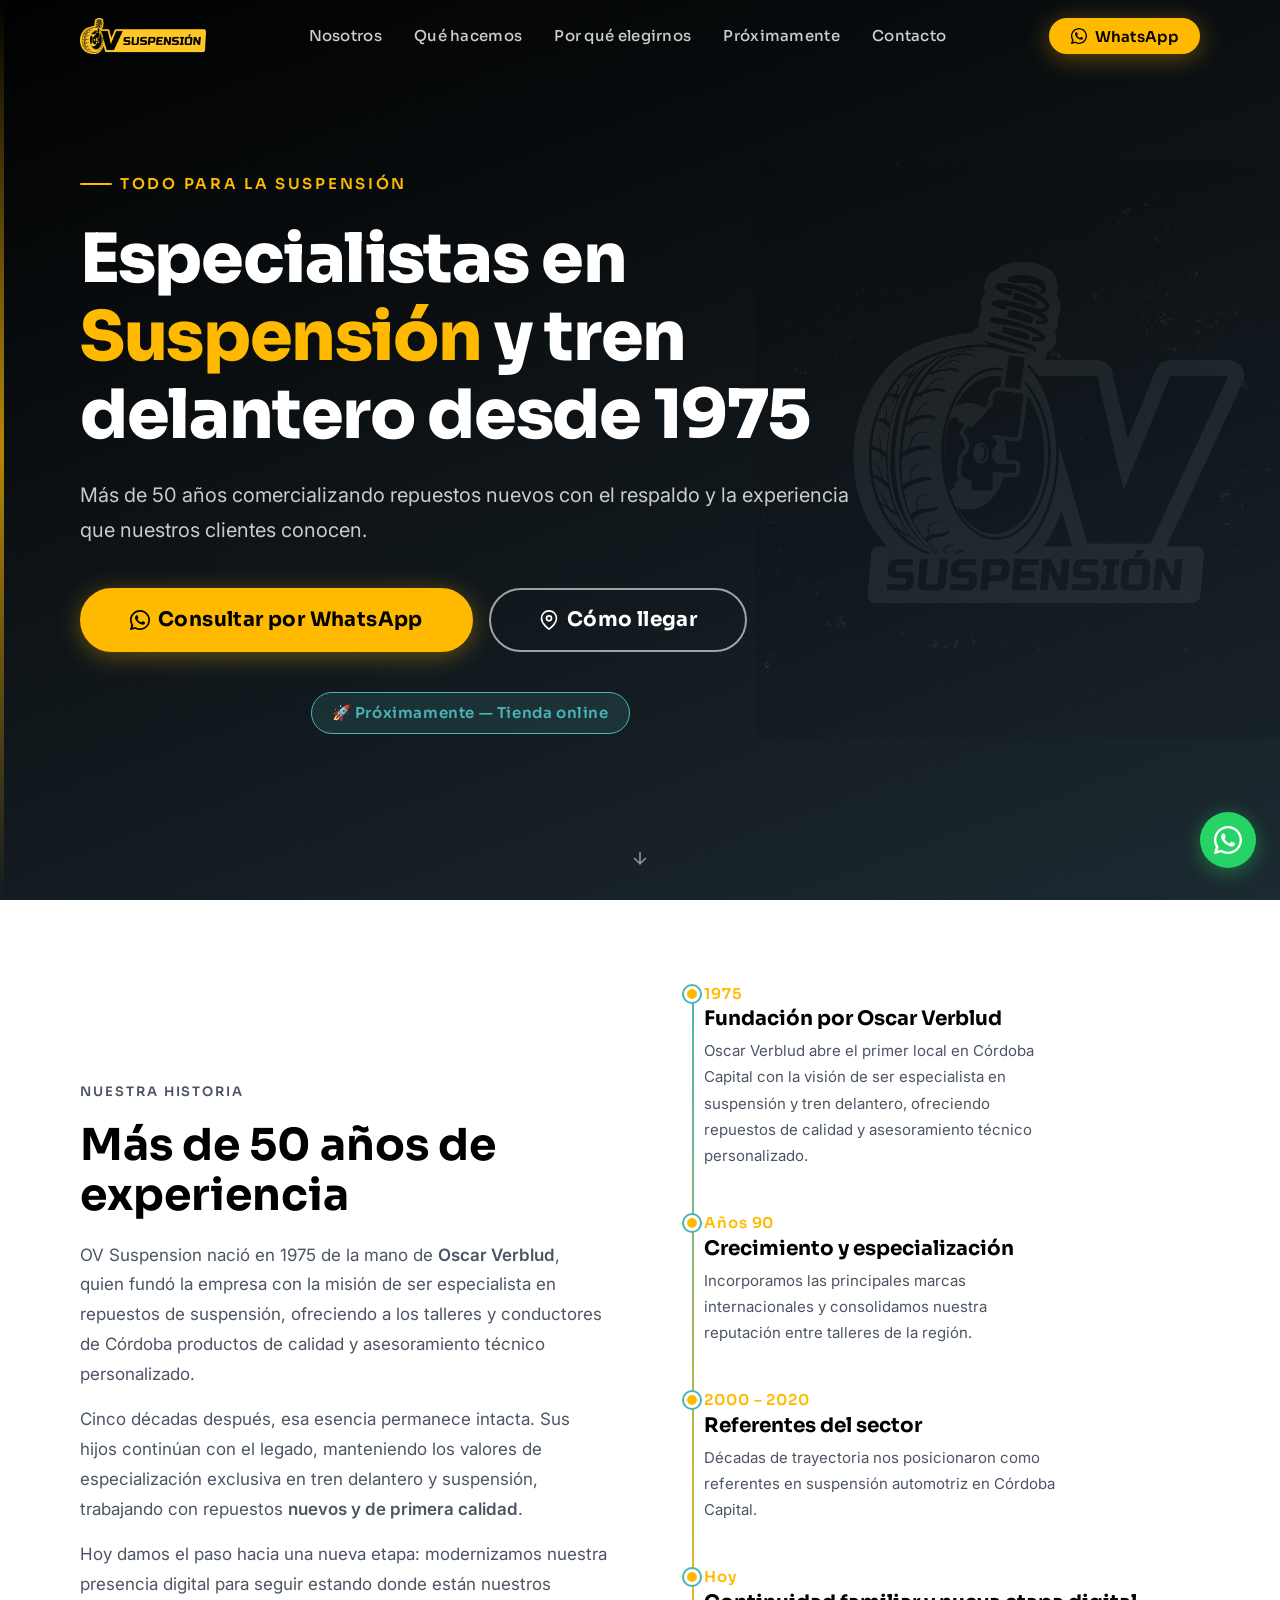
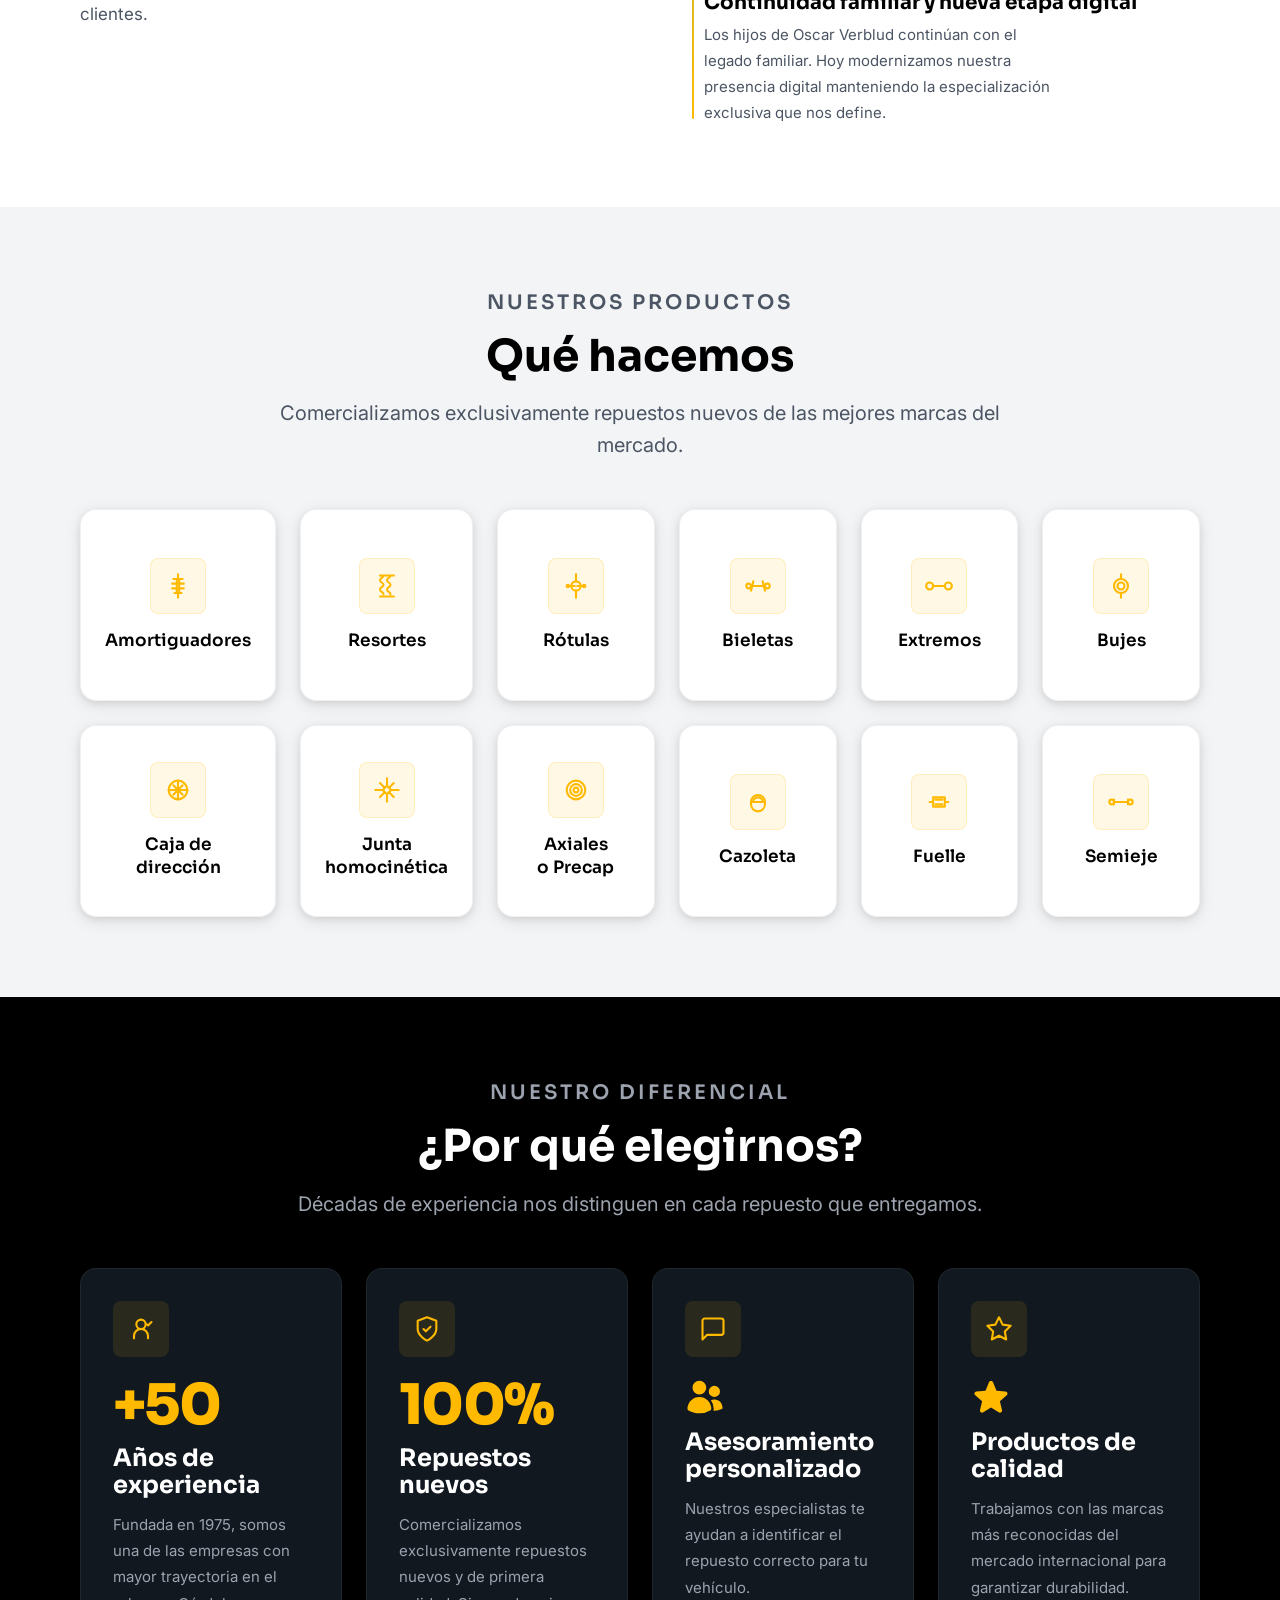
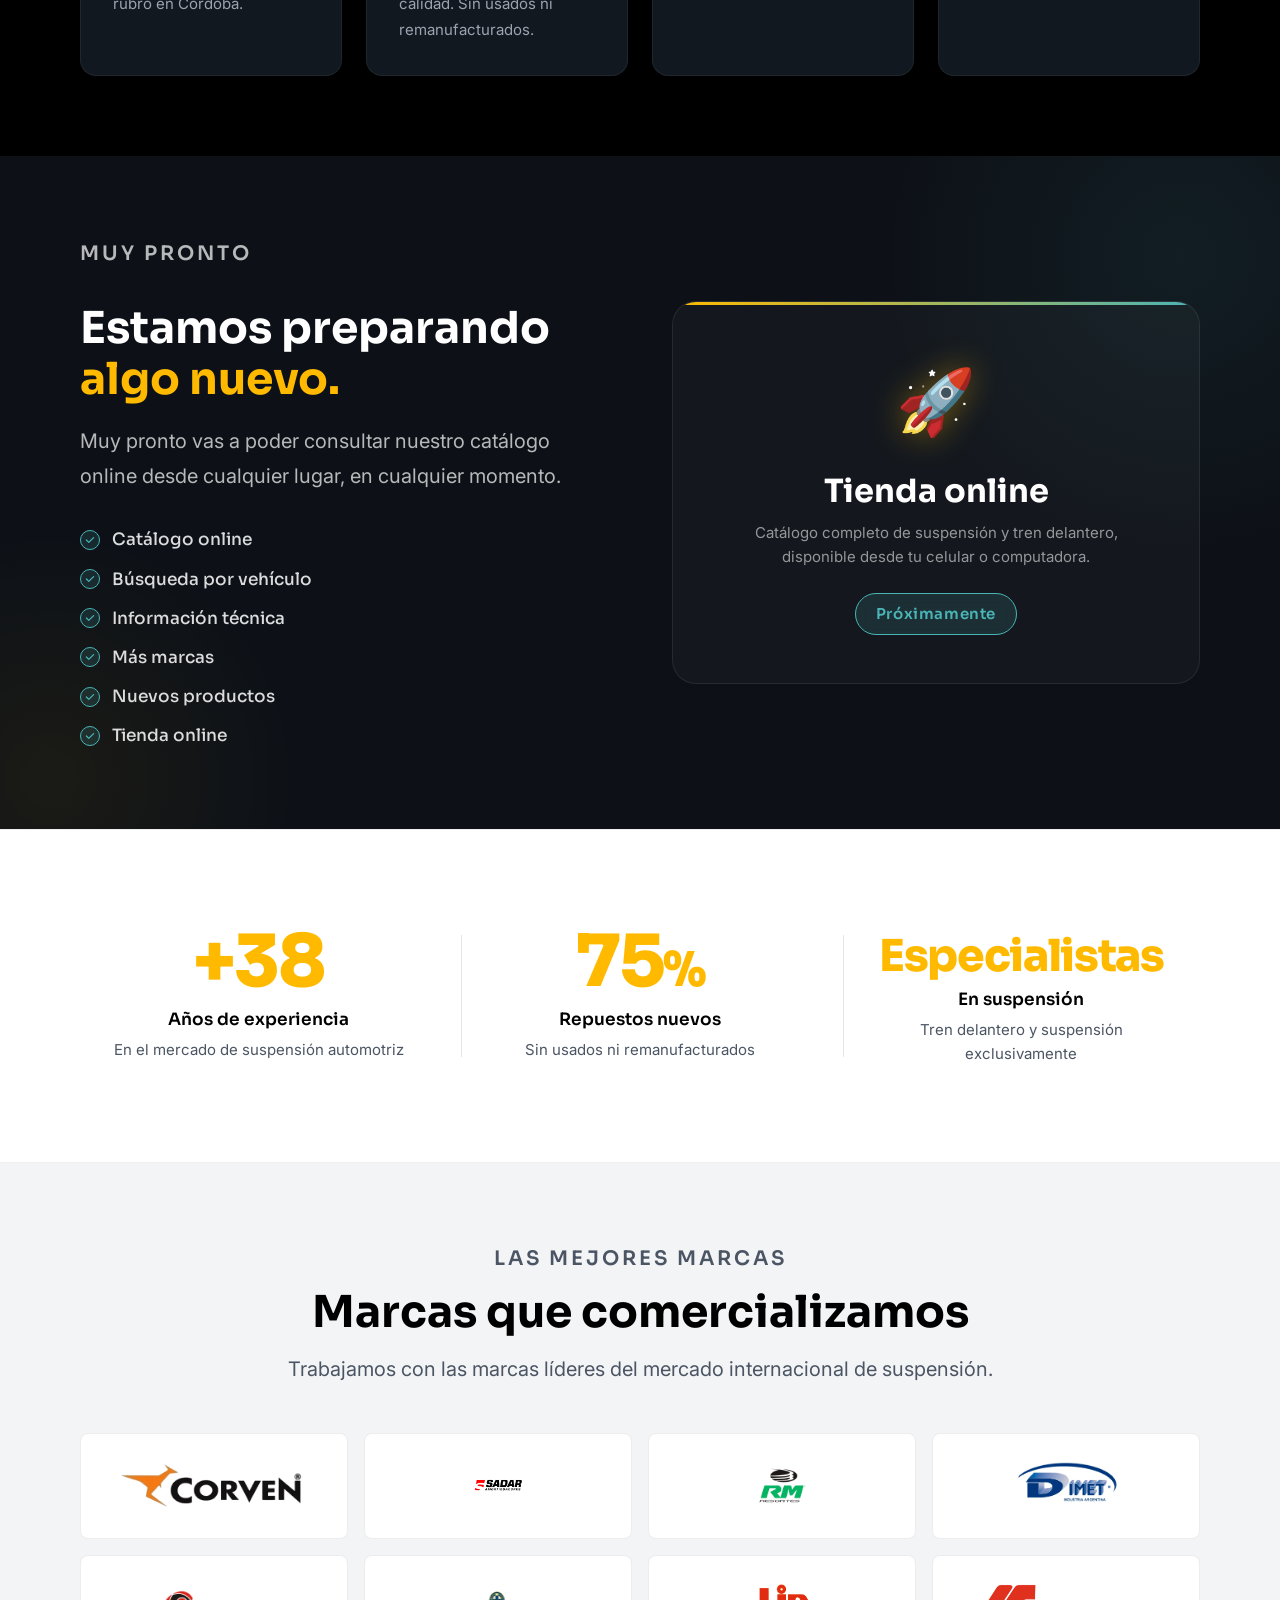
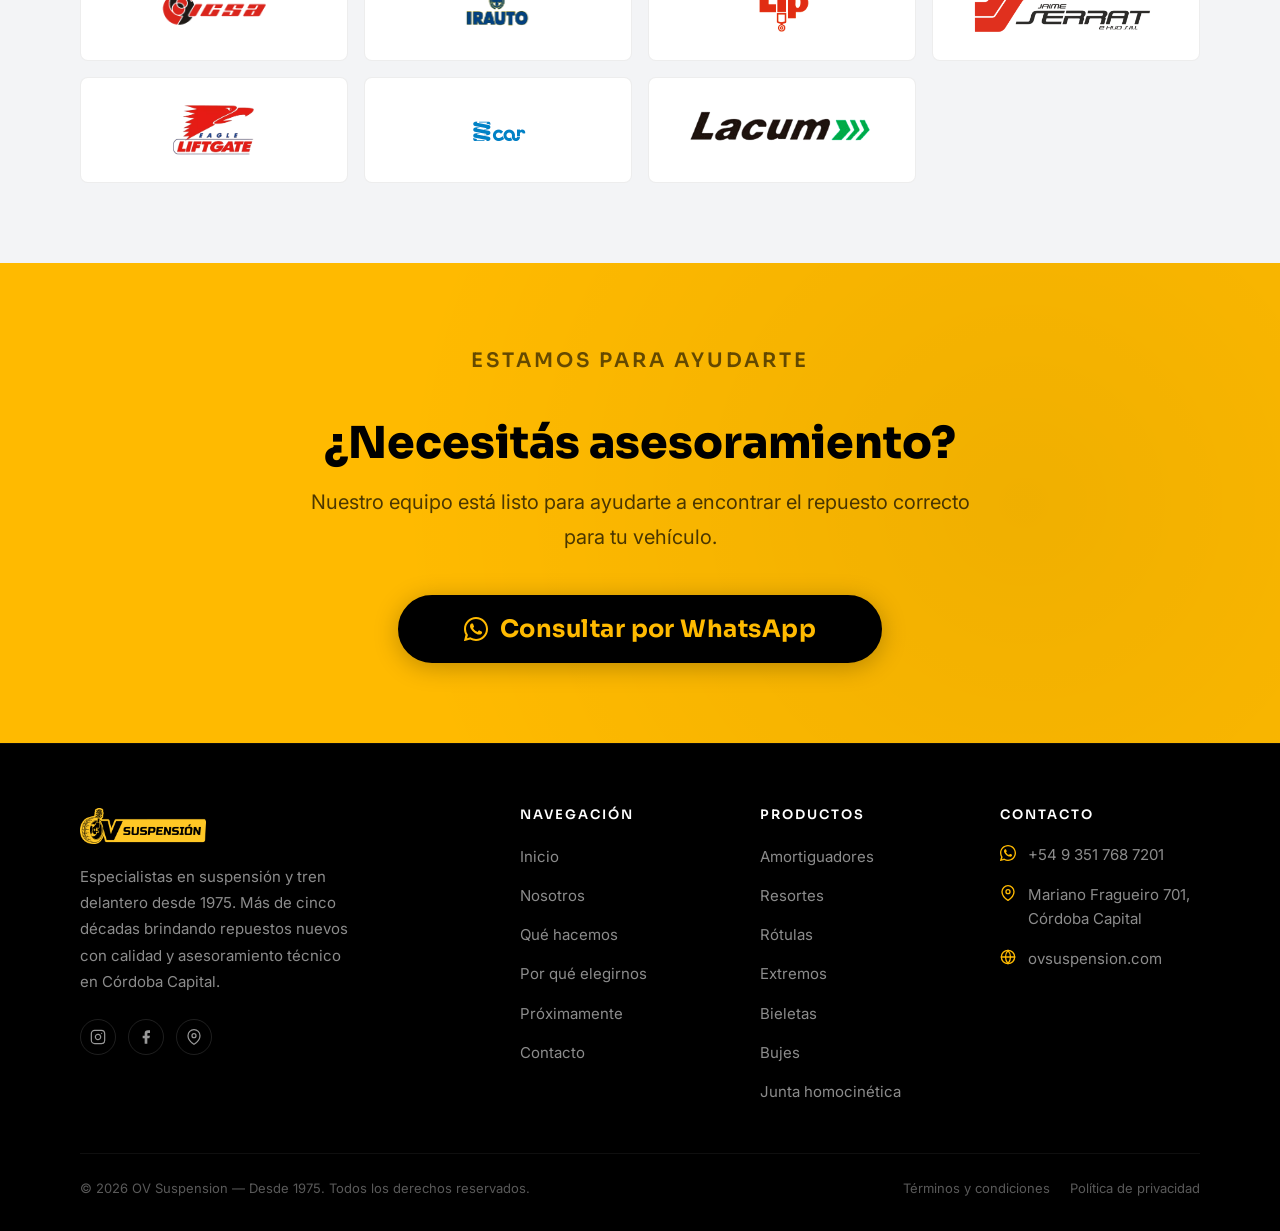
==== commit 8284e471: "Ajustar estilos de menú y scroll: centrar texto en el indicador de scroll y modificar la posición y " ====
--- a/index.html
+++ b/index.html
@@ -213,7 +213,6 @@
 
       <!-- Indicador de scroll -->
       <div class="hero__scroll-indicator" aria-hidden="true">
-        <span>Scroll</span>
         <svg xmlns="http://www.w3.org/2000/svg" viewBox="0 0 24 24" fill="none" stroke="currentColor" stroke-width="2" aria-hidden="true">
           <path d="M12 5v14M5 12l7 7 7-7"/>
         </svg>
--- a/css/styles.css
+++ b/css/styles.css
@@ -758,6 +758,7 @@
   opacity: 0;
   transform: translateY(12px);
   animation: fadeUp .7s .7s forwards;
+  text-align: center;
 }
 
 /* Scroll indicator */
@@ -1551,7 +1552,9 @@
   /* Navbar mobile */
   .navbar__links {
     position: fixed;
-    inset: 72px 0 0 0;
+    inset: 72px 0 auto 0;
+    height: calc(100vh - 72px);
+    height: calc(100dvh - 72px); /* barras del browser en mobile */
     background: rgba(0,0,0,.97);
     backdrop-filter: blur(20px);
     -webkit-backdrop-filter: blur(20px);
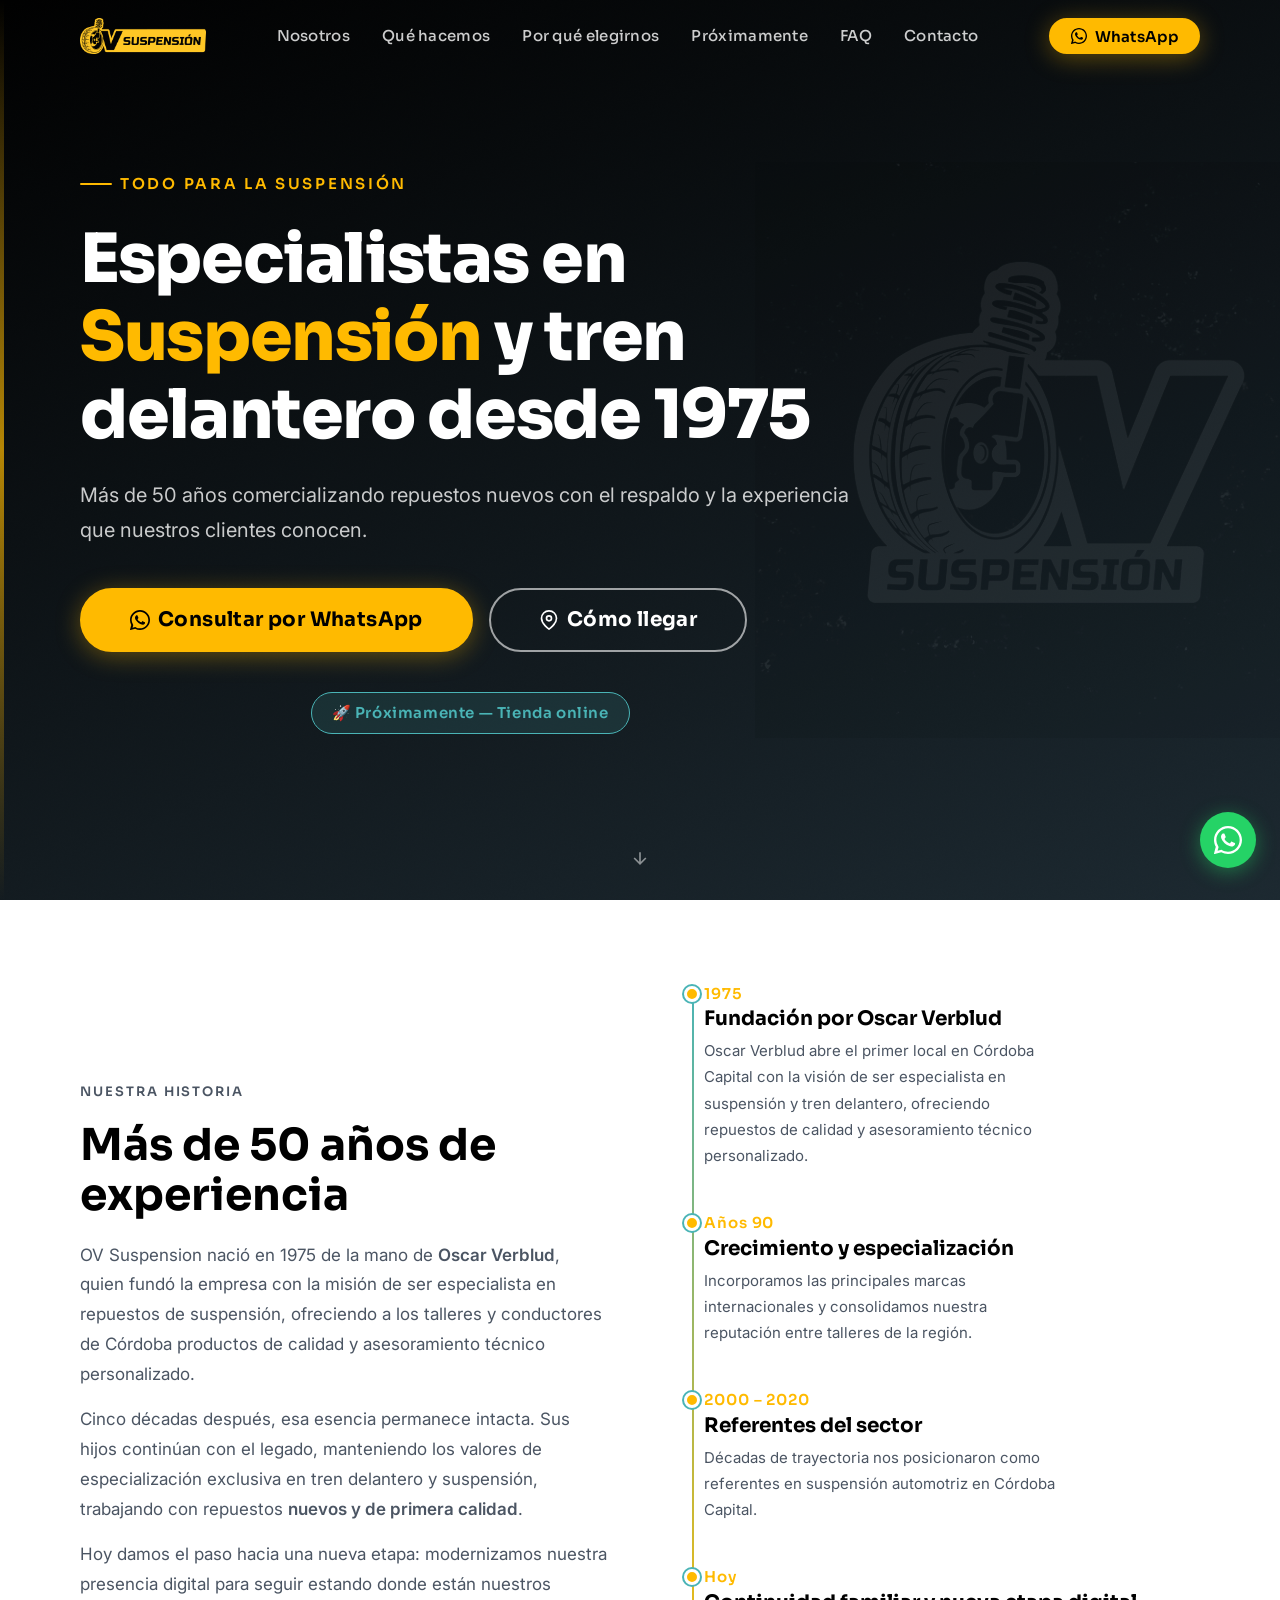
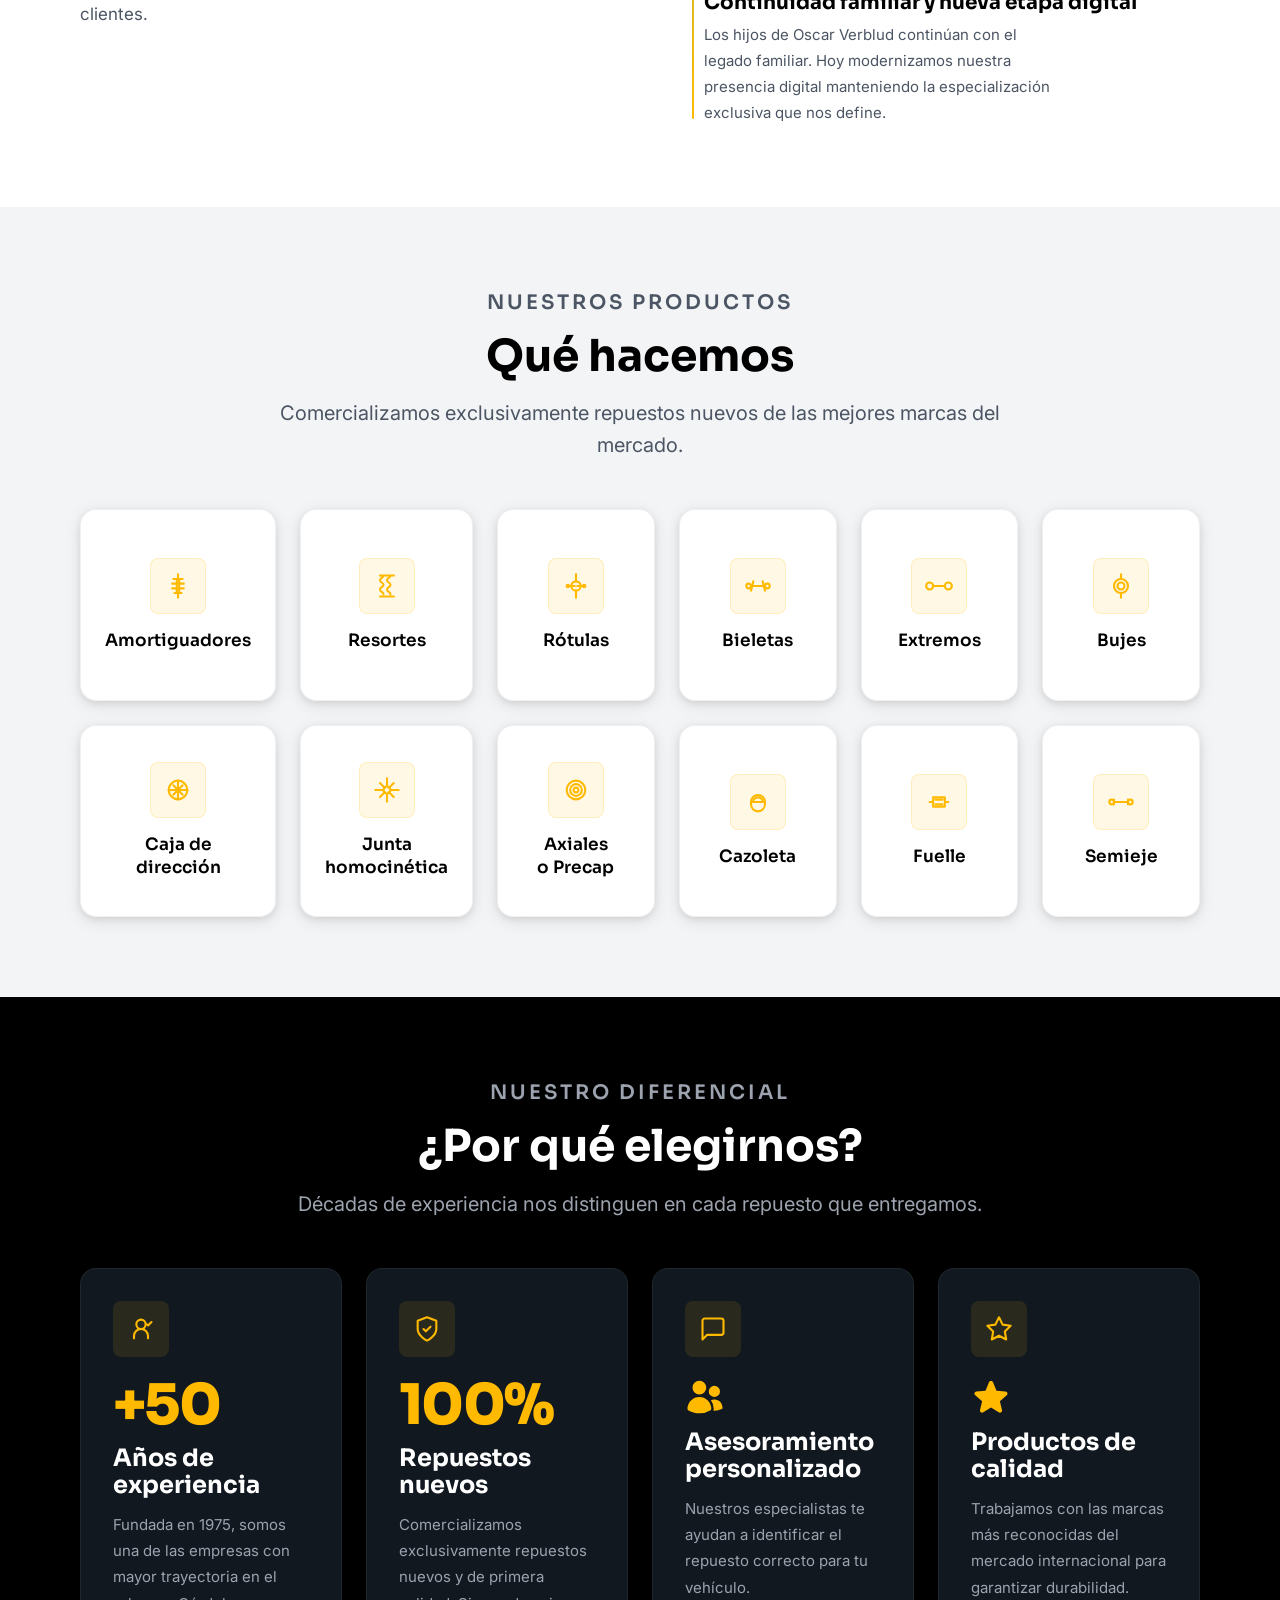
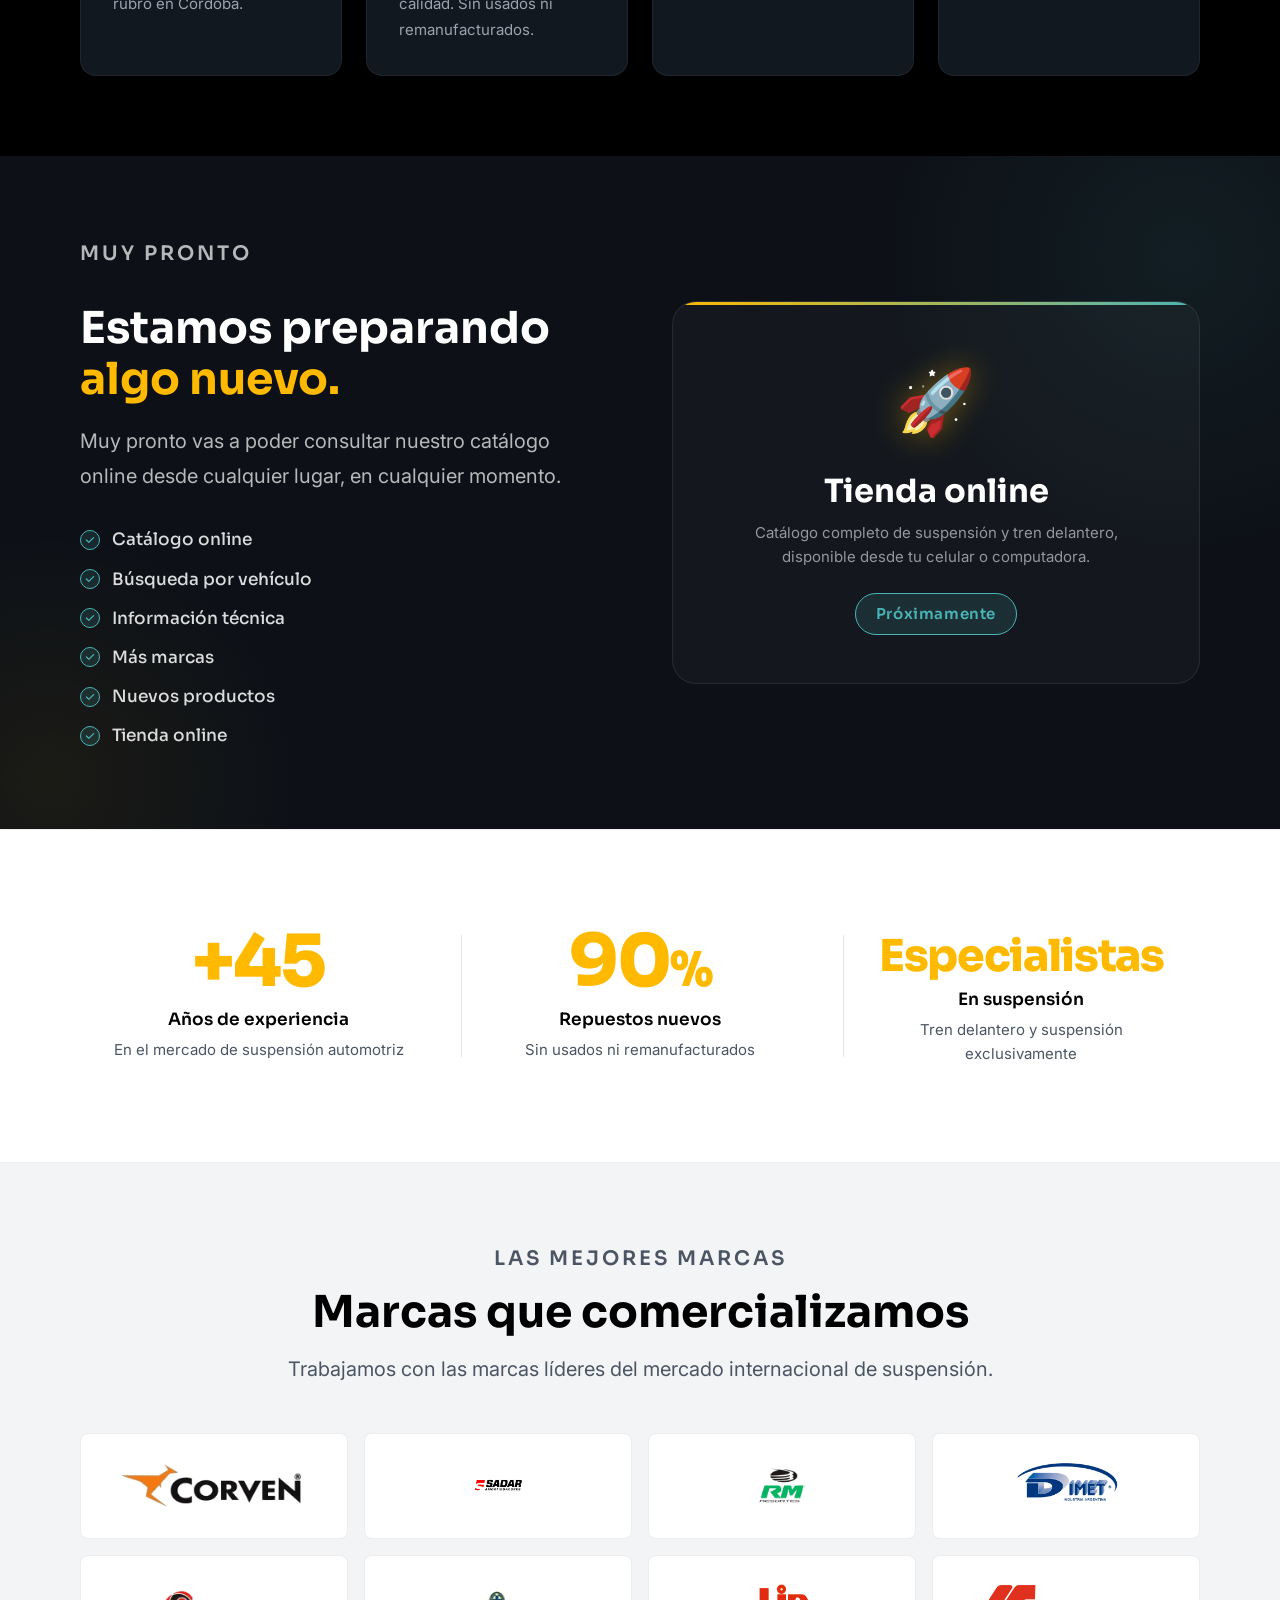
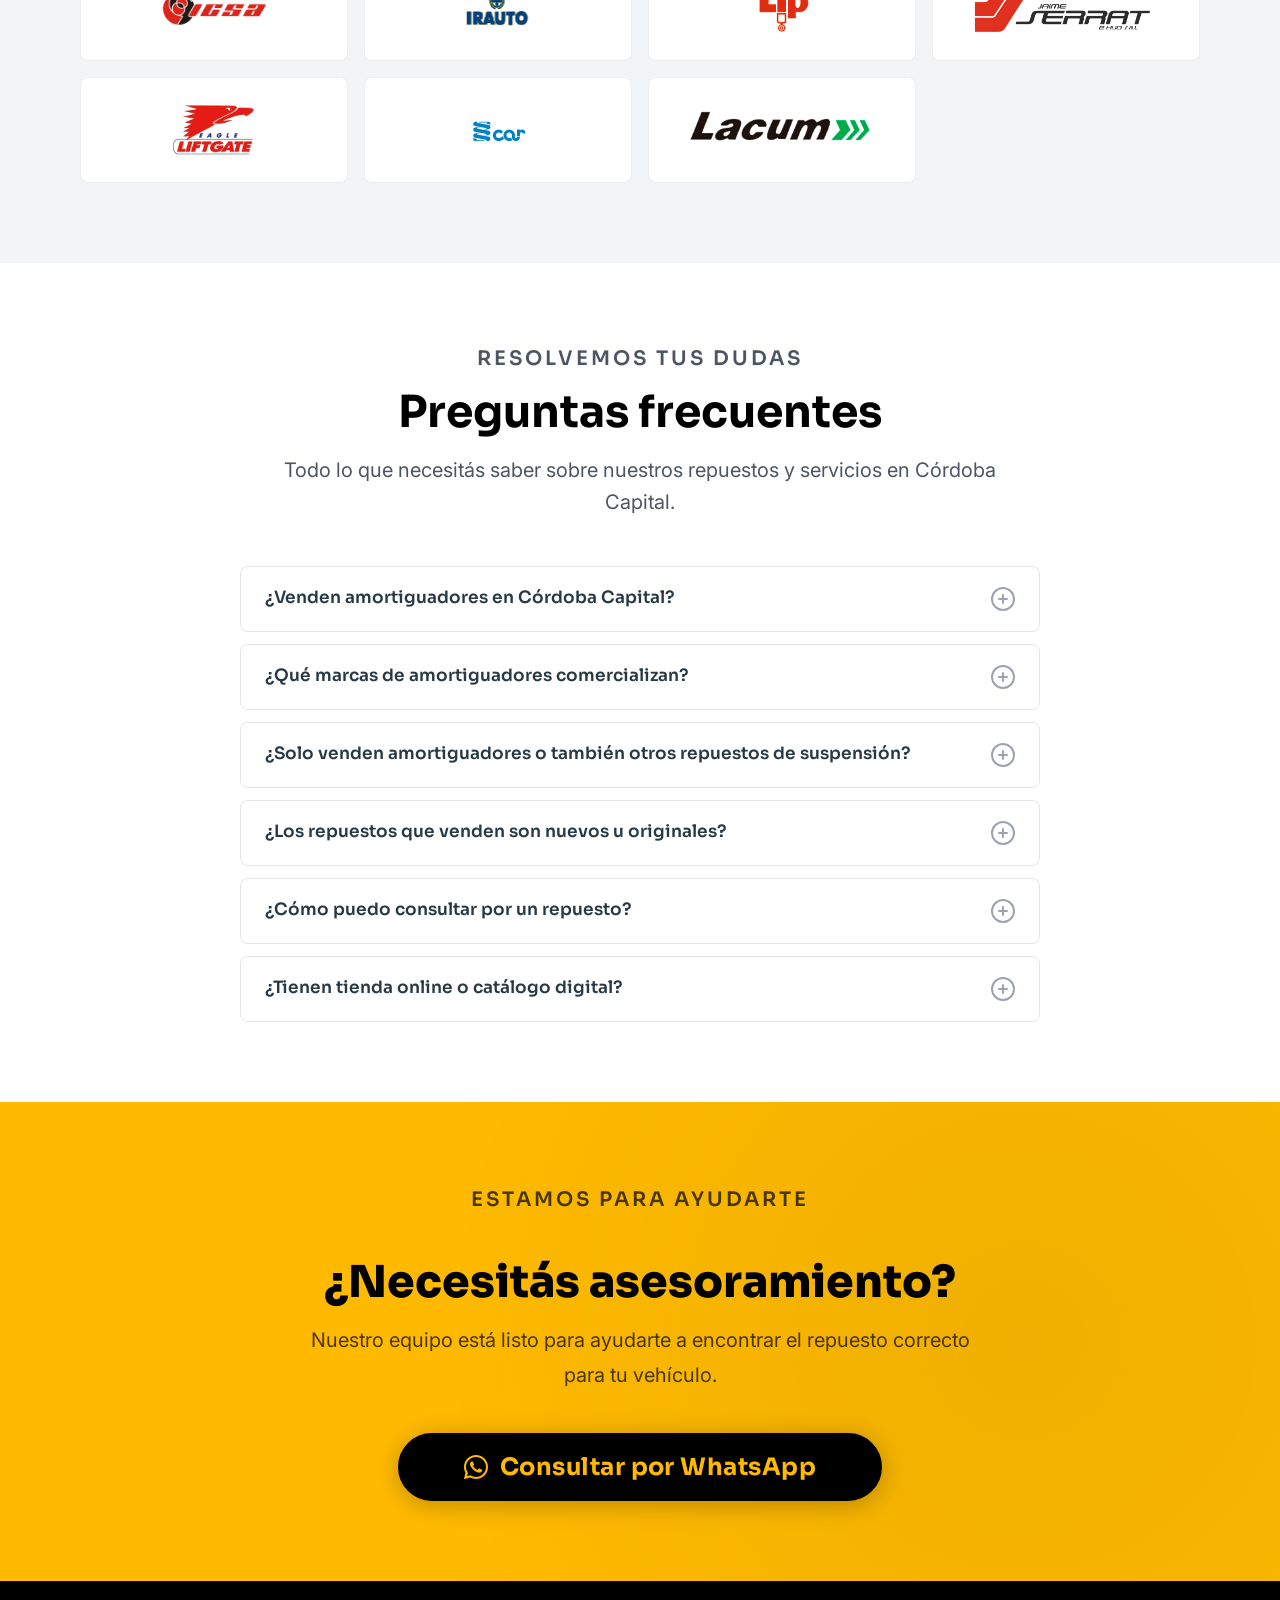
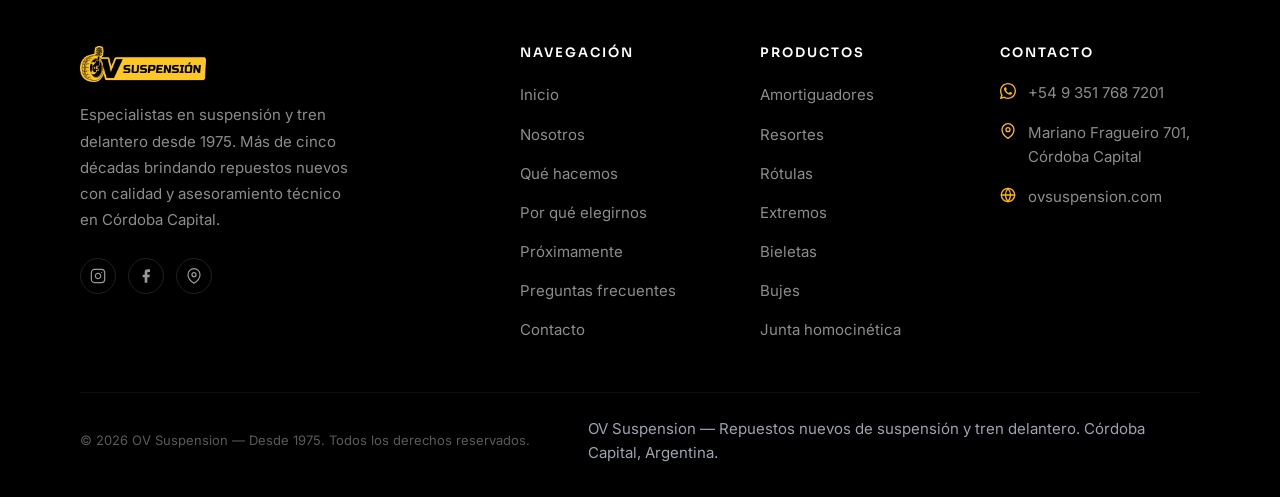
==== commit a9b0b8d0: "feat(seo): auditoría SEO completa — structured data, FAQ, performance e indexación - JSON-LD: AutoPa" ====
--- a/index.html
+++ b/index.html
@@ -1,5 +1,5 @@
 <!DOCTYPE html>
-<html lang="es">
+<html lang="es-AR">
 <head>
   <meta charset="UTF-8" />
   <meta name="viewport" content="width=device-width, initial-scale=1.0" />
@@ -7,9 +7,9 @@
   <!-- =====================================================================
        SEO Primario
   ====================================================================== -->
-  <title>OV Suspension | Todo para la suspensión | Córdoba</title>
-  <meta name="description" content="Más de 50 años especializados en repuestos de suspensión y tren delantero. Amortiguadores, resortes, rotulas, extremos, bujes y más. Repuestos nuevos con asesoramiento personalizado. Córdoba Capital." />
-  <meta name="keywords" content="suspensión automotriz Córdoba, amortiguadores Córdoba, repuestos tren delantero, resortes suspensión, rotulas, extremos, bujes, junta homocinética, OV Suspension" />
+  <title>Amortiguadores en Córdoba | OV Suspension — Especialistas desde 1975</title>
+  <meta name="description" content="OV Suspension: amortiguadores, resortes y repuestos de suspensión en Córdoba Capital. Corven, Monroe, Sachs, Fric Rot, Lip, Irauto y más. Más de 50 años de experiencia. Mariano Fragueiro 701." />
+  <meta name="keywords" content="amortiguadores Córdoba, amortiguadores Córdoba Capital, suspensión Córdoba, repuestos tren delantero Córdoba, resortes suspensión, amortiguadores Corven, amortiguadores Monroe, amortiguadores Sachs, amortiguadores Fric Rot, amortiguadores Lip, amortiguadores Irauto, casa de amortiguadores Córdoba, venta de amortiguadores Córdoba, OV Suspension" />
   <meta name="author" content="OV Suspension" />
   <meta name="robots" content="index, follow" />
   <link rel="canonical" href="https://ovsuspension.com/" />
@@ -19,29 +19,31 @@
   ====================================================================== -->
   <meta property="og:type" content="website" />
   <meta property="og:url" content="https://ovsuspension.com/" />
-  <meta property="og:title" content="OV Suspension | Especialistas desde 1975" />
-  <meta property="og:description" content="Más de 50 años especializados en repuestos de suspensión y tren delantero en Córdoba. Calidad, experiencia y asesoramiento personalizado." />
-  <meta property="og:image" content="https://ovsuspension.com/img/og-image.svg" />
+  <meta property="og:title" content="Amortiguadores en Córdoba | OV Suspension — Desde 1975" />
+  <meta property="og:description" content="Más de 50 años especializados en repuestos de suspensión y tren delantero en Córdoba Capital. Corven, Monroe, Sachs, Fric Rot, Lip, Irauto y más marcas." />
+  <meta property="og:image" content="https://ovsuspension.com/img/og-image.png" />
+  <meta property="og:image:type" content="image/png" />
   <meta property="og:image:width" content="1200" />
   <meta property="og:image:height" content="630" />
+  <meta property="og:image:alt" content="OV Suspension – Especialistas en suspensión y tren delantero desde 1975, Córdoba Capital" />
   <meta property="og:locale" content="es_AR" />
   <meta property="og:site_name" content="OV Suspension" />
 
   <!-- =====================================================================
-       Twitter Cards
+       Twitter / X Cards
   ====================================================================== -->
   <meta name="twitter:card" content="summary_large_image" />
   <meta name="twitter:url" content="https://ovsuspension.com/" />
-  <meta name="twitter:title" content="OV Suspension | Especialistas desde 1975" />
-  <meta name="twitter:description" content="Más de 50 años especializados en repuestos de suspensión y tren delantero en Córdoba." />
-  <meta name="twitter:image" content="https://ovsuspension.com/img/og-image.svg" />
+  <meta name="twitter:title" content="Amortiguadores en Córdoba | OV Suspension — Desde 1975" />
+  <meta name="twitter:description" content="Más de 50 años en repuestos de suspensión y tren delantero en Córdoba Capital. Repuestos nuevos, marcas líderes, asesoramiento personalizado." />
+  <meta name="twitter:image" content="https://ovsuspension.com/img/og-image.png" />
+  <meta name="twitter:image:alt" content="OV Suspension – Especialistas en suspensión y tren delantero desde 1975, Córdoba Capital" />
 
   <!-- =====================================================================
        Favicon & App Icons
-       Reemplazar estos archivos con versiones PNG reales del isotipo.
   ====================================================================== -->
-  <link rel="icon" type="image/png" href="img/perfil.png" />
-  <link rel="apple-touch-icon" href="img/perfil.png" />
+  <link rel="icon" type="image/png" href="icons/icon-192.png" sizes="192x192" />
+  <link rel="apple-touch-icon" href="icons/icon-512.png" sizes="512x512" />
   <meta name="theme-color" content="#FFBA00" />
   <link rel="manifest" href="manifest.json" />
 
@@ -56,8 +58,198 @@
     rel="stylesheet"
   />
 
+  <!-- Preload de recursos críticos -->
+  <link rel="preload" href="css/styles.css" as="style" />
+  <link rel="dns-prefetch" href="https://fonts.googleapis.com" />
+
   <!-- CSS principal -->
   <link rel="stylesheet" href="css/styles.css" />
+
+  <!-- =====================================================================
+       Structured Data — JSON-LD (Schema.org)
+       AutoPartsStore + Organization + WebSite + FAQPage
+  ====================================================================== -->
+  <script type="application/ld+json">
+  {
+    "@context": "https://schema.org",
+    "@graph": [
+      {
+        "@type": "AutoPartsStore",
+        "@id": "https://ovsuspension.com/#negocio",
+        "name": "OV Suspension",
+        "legalName": "OV Suspension",
+        "description": "Especialistas en repuestos de suspensión y tren delantero desde 1975. Amortiguadores, resortes, rótulas, extremos, bieletas, bujes y más. Repuestos nuevos de las mejores marcas internacionales.",
+        "url": "https://ovsuspension.com/",
+        "logo": {
+          "@type": "ImageObject",
+          "url": "https://ovsuspension.com/img/logo.png",
+          "width": 200,
+          "height": 57
+        },
+        "image": "https://ovsuspension.com/img/og-image.png",
+        "telephone": "+5493517687201",
+        "foundingDate": "1975",
+        "priceRange": "$$",
+        "currenciesAccepted": "ARS",
+        "paymentAccepted": "Efectivo, transferencia bancaria",
+        "address": {
+          "@type": "PostalAddress",
+          "streetAddress": "Mariano Fragueiro 701",
+          "addressLocality": "Córdoba",
+          "addressRegion": "Córdoba",
+          "postalCode": "5000",
+          "addressCountry": "AR",
+          "description": "Barrio Ducasse, zona Bv. Las Heras"
+        },
+        "geo": {
+          "@type": "GeoCoordinates",
+          "latitude": "-31.3956",
+          "longitude": "-64.1836"
+        },
+        "hasMap": "https://maps.app.goo.gl/GjT3Jt4X4p9FmPzg9",
+        "openingHoursSpecification": [
+          {
+            "@type": "OpeningHoursSpecification",
+            "dayOfWeek": ["Monday","Tuesday","Wednesday","Thursday","Friday"],
+            "opens": "09:00",
+            "closes": "13:00"
+          },
+          {
+            "@type": "OpeningHoursSpecification",
+            "dayOfWeek": ["Monday","Tuesday","Wednesday","Thursday","Friday"],
+            "opens": "15:00",
+            "closes": "18:00"
+          }
+        ],
+        "areaServed": [
+          {
+            "@type": "City",
+            "name": "Córdoba",
+            "containedInPlace": {
+              "@type": "State",
+              "name": "Córdoba",
+              "containedInPlace": {
+                "@type": "Country",
+                "name": "Argentina"
+              }
+            }
+          }
+        ],
+        "sameAs": [
+          "https://www.instagram.com/ovsuspension/",
+          "https://www.facebook.com/ovsuspension/",
+          "https://maps.app.goo.gl/GjT3Jt4X4p9FmPzg9"
+        ],
+        "brand": [
+          {"@type": "Brand", "name": "Corven"},
+          {"@type": "Brand", "name": "Monroe"},
+          {"@type": "Brand", "name": "Sachs"},
+          {"@type": "Brand", "name": "Fric Rot"},
+          {"@type": "Brand", "name": "Cofap"},
+          {"@type": "Brand", "name": "Lip"},
+          {"@type": "Brand", "name": "Irauto"},
+          {"@type": "Brand", "name": "Sadar"},
+          {"@type": "Brand", "name": "Record"},
+          {"@type": "Brand", "name": "Car"},
+          {"@type": "Brand", "name": "RM"}
+        ],
+        "hasOfferCatalog": {
+          "@type": "OfferCatalog",
+          "name": "Repuestos de suspensión y tren delantero",
+          "itemListElement": [
+            {"@type": "Offer", "itemOffered": {"@type": "Product", "name": "Amortiguadores"}},
+            {"@type": "Offer", "itemOffered": {"@type": "Product", "name": "Resortes de suspensión"}},
+            {"@type": "Offer", "itemOffered": {"@type": "Product", "name": "Rótulas"}},
+            {"@type": "Offer", "itemOffered": {"@type": "Product", "name": "Extremos"}},
+            {"@type": "Offer", "itemOffered": {"@type": "Product", "name": "Bieletas"}},
+            {"@type": "Offer", "itemOffered": {"@type": "Product", "name": "Bujes"}},
+            {"@type": "Offer", "itemOffered": {"@type": "Product", "name": "Juntas homocinéticas"}},
+            {"@type": "Offer", "itemOffered": {"@type": "Product", "name": "Axiales / Precap"}},
+            {"@type": "Offer", "itemOffered": {"@type": "Product", "name": "Cazoletas"}},
+            {"@type": "Offer", "itemOffered": {"@type": "Product", "name": "Fuelles"}},
+            {"@type": "Offer", "itemOffered": {"@type": "Product", "name": "Semiejes"}},
+            {"@type": "Offer", "itemOffered": {"@type": "Product", "name": "Parrillas de suspensión"}}
+          ]
+        }
+      },
+      {
+        "@type": "Organization",
+        "@id": "https://ovsuspension.com/#organizacion",
+        "name": "OV Suspension",
+        "url": "https://ovsuspension.com/",
+        "logo": "https://ovsuspension.com/img/logo.png",
+        "foundingDate": "1975",
+        "sameAs": [
+          "https://www.instagram.com/ovsuspension/",
+          "https://www.facebook.com/ovsuspension/"
+        ]
+      },
+      {
+        "@type": "WebSite",
+        "@id": "https://ovsuspension.com/#sitio",
+        "url": "https://ovsuspension.com/",
+        "name": "OV Suspension",
+        "inLanguage": "es-AR",
+        "description": "Especialistas en amortiguadores y repuestos de suspensión en Córdoba Capital desde 1975.",
+        "publisher": {"@id": "https://ovsuspension.com/#organizacion"}
+      },
+      {
+        "@type": "FAQPage",
+        "@id": "https://ovsuspension.com/#faq",
+        "mainEntity": [
+          {
+            "@type": "Question",
+            "name": "¿Venden amortiguadores en Córdoba Capital?",
+            "acceptedAnswer": {
+              "@type": "Answer",
+              "text": "Sí. OV Suspension está ubicada en Mariano Fragueiro 701, Barrio Ducasse, zona Bv. Las Heras, Córdoba Capital. Atendemos de lunes a viernes de 9 a 13 hs y de 15 a 18 hs. También podés consultarnos por WhatsApp en cualquier horario."
+            }
+          },
+          {
+            "@type": "Question",
+            "name": "¿Qué marcas de amortiguadores comercializan?",
+            "acceptedAnswer": {
+              "@type": "Answer",
+              "text": "Trabajamos con las principales marcas del mercado: Corven, Monroe, Sachs, Fric Rot, Cofap, Lip, Irauto, Sadar, Record, Car, RM y más. Siempre repuestos nuevos y de primera calidad, con garantía de marca."
+            }
+          },
+          {
+            "@type": "Question",
+            "name": "¿Solo venden amortiguadores o también otros repuestos de suspensión?",
+            "acceptedAnswer": {
+              "@type": "Answer",
+              "text": "Somos especialistas en todo el tren delantero y suspensión: amortiguadores, resortes, rótulas, extremos, bieletas, bujes, juntas homocinéticas, axiales, cazoletas, fuelles, semiejes, parrillas y más."
+            }
+          },
+          {
+            "@type": "Question",
+            "name": "¿Los repuestos que venden son nuevos u originales?",
+            "acceptedAnswer": {
+              "@type": "Answer",
+              "text": "Comercializamos exclusivamente repuestos nuevos de primera calidad. No trabajamos con usados, reconstruidos ni remanufacturados. Cada repuesto proviene directamente de marcas reconocidas del mercado internacional."
+            }
+          },
+          {
+            "@type": "Question",
+            "name": "¿Cómo puedo consultar por un repuesto?",
+            "acceptedAnswer": {
+              "@type": "Answer",
+              "text": "Podés consultarnos por WhatsApp al +54 9 351 768 7201 en cualquier momento, o visitarnos personalmente en nuestro local de Mariano Fragueiro 701, Córdoba Capital."
+            }
+          },
+          {
+            "@type": "Question",
+            "name": "¿Tienen tienda online o catálogo digital?",
+            "acceptedAnswer": {
+              "@type": "Answer",
+              "text": "Estamos trabajando en nuestra tienda online con catálogo completo, búsqueda por vehículo e información técnica. Muy pronto vas a poder consultar y comprar desde tu celular o computadora."
+            }
+          }
+        ]
+      }
+    ]
+  }
+  </script>
 </head>
 
 <body>
@@ -81,6 +273,8 @@
             alt="OV Suspension – logo"
             width="180"
             height="36"
+            fetchpriority="high"
+            decoding="async"
           />
         </a>
 
@@ -90,6 +284,7 @@
           <li><a href="#que-hacemos">Qué hacemos</a></li>
           <li><a href="#por-que">Por qué elegirnos</a></li>
           <li><a href="#proximamente">Próximamente</a></li>
+          <li><a href="#faq">FAQ</a></li>
           <li><a href="#contacto">Contacto</a></li>
         </ul>
 
@@ -508,7 +703,7 @@
               </svg>
             </div>
             <div class="benefit-number">
-              <svg xmlns="http://www.w3.org/2000/svg" viewBox="0 0 24 24" fill="currentColor" width="40" height="40" aria-hidden="true" style="color:var(--color-primary)">
+              <svg xmlns="http://www.w3.org/2000/svg" viewBox="0 0 24 24" fill="currentColor" width="40" height="40" aria-hidden="true" class="benefit-icon-svg">
                 <path d="M4.5 6.375a4.125 4.125 0 118.25 0 4.125 4.125 0 01-8.25 0zM14.25 8.625a3.375 3.375 0 116.75 0 3.375 3.375 0 01-6.75 0zM1.5 19.125a7.125 7.125 0 0114.25 0v.003l-.001.119a.75.75 0 01-.363.63 13.067 13.067 0 01-6.761 1.873c-2.472 0-4.786-.684-6.76-1.873a.75.75 0 01-.364-.63l-.001-.122zM17.25 19.128l-.001.144a2.25 2.25 0 01-.233.96 10.088 10.088 0 005.06-1.01.75.75 0 00.42-.643 4.875 4.875 0 00-6.957-4.611 8.586 8.586 0 011.71 5.157v.003z"/>
               </svg>
             </div>
@@ -523,7 +718,7 @@
               </svg>
             </div>
             <div class="benefit-number">
-              <svg xmlns="http://www.w3.org/2000/svg" viewBox="0 0 24 24" fill="currentColor" width="40" height="40" aria-hidden="true" style="color:var(--color-primary)">
+              <svg xmlns="http://www.w3.org/2000/svg" viewBox="0 0 24 24" fill="currentColor" width="40" height="40" aria-hidden="true" class="benefit-icon-svg">
                 <path fill-rule="evenodd" d="M10.788 3.21c.448-1.077 1.976-1.077 2.424 0l2.082 5.007 5.404.433c1.164.093 1.636 1.545.749 2.305l-4.117 3.527 1.257 5.273c.271 1.136-.964 2.033-1.96 1.425L12 18.354 7.373 21.18c-.996.608-2.231-.29-1.96-1.425l1.257-5.273-4.117-3.527c-.887-.76-.415-2.212.749-2.305l5.404-.433 2.082-5.006z" clip-rule="evenodd"/>
               </svg>
             </div>
@@ -562,7 +757,7 @@
           </div>
 
           <!-- Tarjeta decorativa -->
-          <div class="coming-soon__card reveal reveal--right" role="presentation">
+          <div class="coming-soon__card reveal reveal--right">
             <span class="coming-soon__card-icon" aria-hidden="true">🚀</span>
             <h3>Tienda online</h3>
             <p>
@@ -600,7 +795,7 @@
           </div>
 
           <div class="stats__item reveal reveal-delay-3">
-            <span class="stats__number" style="font-size: clamp(1.75rem, 3.5vw, 2.75rem); padding-top: 0.5rem;">
+            <span class="stats__number stats__text-number">
               Especialistas
             </span>
             <span class="stats__label">En suspensión</span>
@@ -626,37 +821,37 @@
         <div class="marcas__grid" role="list" aria-label="Logos de marcas">
 
           <div class="marcas__item" role="listitem">
-            <img src="img/marcas/corven.png" alt="Corven" loading="lazy" />
+            <img src="img/marcas/corven.png" alt="Corven amortiguadores" loading="lazy" width="470" height="136" decoding="async" />
           </div>
           <div class="marcas__item" role="listitem">
-            <img src="img/marcas/sadar.png" alt="Sadar Amortiguadores" loading="lazy" />
+            <img src="img/marcas/sadar.png" alt="Sadar amortiguadores" loading="lazy" width="205" height="205" decoding="async" />
           </div>
           <div class="marcas__item" role="listitem">
-            <img src="img/marcas/rm.png" alt="RM Resortes" loading="lazy" />
+            <img src="img/marcas/rm.png" alt="RM Resortes" loading="lazy" width="600" height="600" decoding="async" />
           </div>
           <div class="marcas__item" role="listitem">
-            <img src="img/marcas/dimet.png" alt="Dimet" loading="lazy" />
+            <img src="img/marcas/dimet.png" alt="Dimet repuestos" loading="lazy" width="400" height="198" decoding="async" />
           </div>
           <div class="marcas__item" role="listitem">
-            <img src="img/marcas/icsa.png" alt="ICSA" loading="lazy" />
+            <img src="img/marcas/icsa.png" alt="ICSA repuestos" loading="lazy" width="512" height="256" decoding="async" />
           </div>
           <div class="marcas__item" role="listitem">
-            <img src="img/marcas/ir.png" alt="Irauto" loading="lazy" />
+            <img src="img/marcas/ir.png" alt="Irauto amortiguadores" loading="lazy" width="459" height="224" decoding="async" />
           </div>
           <div class="marcas__item" role="listitem">
-            <img src="img/marcas/lip.png" alt="Lip" loading="lazy" />
+            <img src="img/marcas/lip.png" alt="Lip amortiguadores" loading="lazy" width="774" height="339" decoding="async" />
           </div>
           <div class="marcas__item" role="listitem">
-            <img src="img/marcas/serrat.png" alt="Jaime Serrat" loading="lazy" />
+            <img src="img/marcas/serrat.png" alt="Jaime Serrat repuestos" loading="lazy" width="685" height="204" decoding="async" />
           </div>
           <div class="marcas__item" role="listitem">
-            <img src="img/marcas/lifgate.png" alt="Liftgate" loading="lazy" />
+            <img src="img/marcas/lifgate.png" alt="Liftgate suspensión" loading="lazy" width="500" height="309" decoding="async" />
           </div>
           <div class="marcas__item" role="listitem">
-            <img src="img/marcas/car.png" alt="Car" loading="lazy" />
+            <img src="img/marcas/car.png" alt="Car repuestos" loading="lazy" width="224" height="224" decoding="async" />
           </div>
           <div class="marcas__item" role="listitem">
-            <img src="img/marcas/logo.png" alt="Lacum" loading="lazy" />
+            <img src="img/marcas/logo.png" alt="Lacum repuestos" loading="lazy" width="300" height="83" decoding="async" />
           </div>
 
         </div>
@@ -665,12 +860,90 @@
     </section>
 
     <!-- ===================================================================
-         8. CTA AMARILLO
+         8. FAQ — PREGUNTAS FRECUENTES
+    ==================================================================== -->
+    <section class="section faq" id="faq" aria-label="Preguntas frecuentes">
+      <div class="container">
+
+        <header class="section-header reveal">
+          <p class="eyebrow">Resolvemos tus dudas</p>
+          <h2>Preguntas frecuentes</h2>
+          <p>Todo lo que necesitás saber sobre nuestros repuestos y servicios en Córdoba Capital.</p>
+        </header>
+
+        <div class="faq__list reveal">
+
+          <details class="faq__item">
+            <summary class="faq__question">
+              <h3>¿Venden amortiguadores en Córdoba Capital?</h3>
+              <span class="faq__icon" aria-hidden="true"></span>
+            </summary>
+            <div class="faq__answer">
+              <p>Sí. OV Suspension está ubicada en <strong>Mariano Fragueiro 701, Barrio Ducasse, zona Bv. Las Heras, Córdoba Capital</strong>. Atendemos de <strong>lunes a viernes de 9 a 13 hs y de 15 a 18 hs</strong>. También podés consultarnos por WhatsApp en cualquier horario.</p>
+            </div>
+          </details>
+
+          <details class="faq__item">
+            <summary class="faq__question">
+              <h3>¿Qué marcas de amortiguadores comercializan?</h3>
+              <span class="faq__icon" aria-hidden="true"></span>
+            </summary>
+            <div class="faq__answer">
+              <p>Trabajamos con las principales marcas del mercado: <strong>Corven, Monroe, Sachs, Fric Rot, Cofap, Lip, Irauto, Sadar, Record, Car, RM</strong> y más. Siempre repuestos nuevos y de primera calidad, con garantía de marca.</p>
+            </div>
+          </details>
+
+          <details class="faq__item">
+            <summary class="faq__question">
+              <h3>¿Solo venden amortiguadores o también otros repuestos de suspensión?</h3>
+              <span class="faq__icon" aria-hidden="true"></span>
+            </summary>
+            <div class="faq__answer">
+              <p>Somos especialistas en todo el <strong>tren delantero y suspensión</strong>: amortiguadores, resortes, rótulas, extremos, bieletas, bujes, juntas homocinéticas, axiales, cazoletas, fuelles, semiejes, parrillas y más. Todo bajo un mismo techo.</p>
+            </div>
+          </details>
+
+          <details class="faq__item">
+            <summary class="faq__question">
+              <h3>¿Los repuestos que venden son nuevos u originales?</h3>
+              <span class="faq__icon" aria-hidden="true"></span>
+            </summary>
+            <div class="faq__answer">
+              <p>Comercializamos <strong>exclusivamente repuestos nuevos de primera calidad</strong>. No trabajamos con usados, reconstruidos ni remanufacturados. Cada repuesto proviene directamente de marcas reconocidas del mercado internacional.</p>
+            </div>
+          </details>
+
+          <details class="faq__item">
+            <summary class="faq__question">
+              <h3>¿Cómo puedo consultar por un repuesto?</h3>
+              <span class="faq__icon" aria-hidden="true"></span>
+            </summary>
+            <div class="faq__answer">
+              <p>Podés consultarnos por <strong>WhatsApp al +54 9 351 768 7201</strong> en cualquier momento, o visitarnos personalmente en nuestro local de Córdoba Capital. Nuestros especialistas te ayudan a identificar el repuesto correcto para tu vehículo sin costo adicional.</p>
+            </div>
+          </details>
+
+          <details class="faq__item">
+            <summary class="faq__question">
+              <h3>¿Tienen tienda online o catálogo digital?</h3>
+              <span class="faq__icon" aria-hidden="true"></span>
+            </summary>
+            <div class="faq__answer">
+              <p>Estamos trabajando en nuestra <strong>tienda online</strong> con catálogo completo, búsqueda por vehículo e información técnica. Muy pronto vas a poder consultar y comprar desde tu celular o computadora. Mientras tanto, podés consultarnos por WhatsApp o visitarnos en el local.</p>
+            </div>
+          </details>
+
+        </div>
+      </div>
+    </section>
+
+    <!-- ===================================================================
+         9. CTA AMARILLO
     ==================================================================== -->
     <section class="cta-block" id="contacto" aria-label="Consultar por WhatsApp">
       <div class="container">
         <div class="cta-block__inner reveal">
-          <p class="eyebrow" style="color: rgba(0,0,0,.6);">Estamos para ayudarte</p>
+          <p class="eyebrow cta-block__eyebrow">Estamos para ayudarte</p>
           <h2>¿Necesitás asesoramiento?</h2>
           <p>
             Nuestro equipo está listo para ayudarte a encontrar
@@ -760,6 +1033,7 @@
             <li><a href="#que-hacemos">Qué hacemos</a></li>
             <li><a href="#por-que">Por qué elegirnos</a></li>
             <li><a href="#proximamente">Próximamente</a></li>
+            <li><a href="#faq">Preguntas frecuentes</a></li>
             <li><a href="#contacto">Contacto</a></li>
           </ul>
         </nav>
@@ -779,7 +1053,7 @@
         </nav>
 
         <!-- Contacto -->
-        <address aria-label="Datos de contacto" style="font-style:normal;">
+        <address class="footer__address" aria-label="Datos de contacto">
           <h2 class="footer__col-title">Contacto</h2>
           <ul class="footer__contact-list" role="list">
 
@@ -831,10 +1105,7 @@
         <p class="footer__copy">
           &copy; <span id="footer-year">2026</span> OV Suspension &mdash; Desde 1975. Todos los derechos reservados.
         </p>
-        <nav class="footer__legal" aria-label="Legal">
-          <a href="#">Términos y condiciones</a>
-          <a href="#">Política de privacidad</a>
-        </nav>
+        <p class="footer__legal">OV Suspension — Repuestos nuevos de suspensión y tren delantero. Córdoba Capital, Argentina.</p>
       </div>
 
     </div>
@@ -849,7 +1120,6 @@
     target="_blank"
     rel="noopener noreferrer"
     aria-label="Consultar por WhatsApp"
-    role="button"
   >
     <svg xmlns="http://www.w3.org/2000/svg" viewBox="0 0 24 24" fill="currentColor" aria-hidden="true">
       <path d="M17.472 14.382c-.297-.149-1.758-.867-2.03-.967-.273-.099-.471-.148-.67.15-.197.297-.767.966-.94 1.164-.173.199-.347.223-.644.075-.297-.15-1.255-.463-2.39-1.475-.883-.788-1.48-1.761-1.653-2.059-.173-.297-.018-.458.13-.606.134-.133.298-.347.446-.52.149-.174.198-.298.298-.497.099-.198.05-.371-.025-.52-.075-.149-.669-1.612-.916-2.207-.242-.579-.487-.5-.669-.51-.173-.008-.371-.01-.57-.01-.198 0-.52.074-.792.372-.272.297-1.04 1.016-1.04 2.479 0 1.462 1.065 2.875 1.213 3.074.149.198 2.096 3.2 5.077 4.487.709.306 1.262.489 1.694.625.712.227 1.36.195 1.871.118.571-.085 1.758-.719 2.006-1.413.248-.694.248-1.289.173-1.413-.074-.124-.272-.198-.57-.347z"/>
--- a/css/styles.css
+++ b/css/styles.css
@@ -1686,3 +1686,168 @@
     right: calc(var(--space-4) + 56px + 10px);
   }
 }
+
+/* ==========================================================================
+   19. PARCHES SEO / ACCESIBILIDAD
+       Mueve inline styles a clases, agrega estilos de FAQ.
+   ========================================================================== */
+
+/* benefit-icon-svg: reemplaza style="color:var(--color-primary)" en SVGs de beneficios */
+.benefit-icon-svg {
+  color: var(--color-primary);
+}
+
+/* stats__text-number: reemplaza inline font-size + padding-top en el stat "Especialistas" */
+.stats__text-number {
+  font-size: clamp(1.75rem, 3.5vw, 2.75rem);
+  padding-top: var(--space-2);
+}
+
+/* cta-block__eyebrow: reemplaza style="color:rgba(0,0,0,.6)" en el eyebrow del CTA */
+.cta-block__eyebrow {
+  color: rgba(0, 0, 0, 0.6);
+}
+
+/* footer__address: reemplaza style="font-style:normal" en <address> */
+.footer__address {
+  font-style: normal;
+}
+
+/* footer__legal: reemplaza el nav con links rotos */
+.footer__legal {
+  font-size: var(--text-sm);
+  color: var(--color-gray-soft);
+  margin: 0;
+}
+
+/* ==========================================================================
+   20. FAQ — PREGUNTAS FRECUENTES
+   ========================================================================== */
+
+.faq {
+  background: var(--color-white);
+}
+
+.faq__list {
+  max-width: 800px;
+  margin: 0 auto;
+  display: flex;
+  flex-direction: column;
+  gap: var(--space-3);
+}
+
+.faq__item {
+  border: 1px solid rgba(0, 0, 0, 0.1);
+  border-radius: var(--radius-md);
+  overflow: hidden;
+  background: var(--color-white);
+  transition: border-color var(--transition-base), box-shadow var(--transition-base);
+}
+
+.faq__item[open] {
+  border-color: var(--color-primary);
+  box-shadow: var(--shadow-sm);
+}
+
+.faq__question {
+  display: flex;
+  align-items: center;
+  justify-content: space-between;
+  gap: var(--space-4);
+  padding: var(--space-5) var(--space-6);
+  cursor: pointer;
+  list-style: none;
+  user-select: none;
+  background: var(--color-white);
+  transition: background var(--transition-fast);
+}
+
+.faq__question::-webkit-details-marker { display: none; }
+
+.faq__question:hover {
+  background: var(--color-gray-light);
+}
+
+.faq__question h3 {
+  font-family: var(--font-heading);
+  font-size: var(--text-base);
+  font-weight: var(--weight-semibold);
+  color: var(--color-gray-dark);
+  margin: 0;
+  line-height: var(--leading-snug);
+}
+
+.faq__icon {
+  flex-shrink: 0;
+  width: 24px;
+  height: 24px;
+  border-radius: 50%;
+  border: 2px solid var(--color-gray-soft);
+  display: flex;
+  align-items: center;
+  justify-content: center;
+  transition: border-color var(--transition-fast), transform var(--transition-fast), background var(--transition-fast);
+  position: relative;
+}
+
+.faq__icon::before,
+.faq__icon::after {
+  content: '';
+  position: absolute;
+  background: var(--color-gray-soft);
+  border-radius: 2px;
+  transition: background var(--transition-fast), transform var(--transition-fast);
+}
+
+.faq__icon::before {
+  width: 10px;
+  height: 2px;
+}
+
+.faq__icon::after {
+  width: 2px;
+  height: 10px;
+  transform: scaleY(1);
+  transition: transform var(--transition-fast), background var(--transition-fast);
+}
+
+details[open] .faq__icon {
+  border-color: var(--color-primary);
+  background: var(--color-primary);
+}
+
+details[open] .faq__icon::before,
+details[open] .faq__icon::after {
+  background: var(--color-black);
+}
+
+details[open] .faq__icon::after {
+  transform: scaleY(0);
+}
+
+.faq__answer {
+  padding: 0 var(--space-6) var(--space-5);
+  border-top: 1px solid rgba(0, 0, 0, 0.06);
+}
+
+.faq__answer p {
+  font-size: var(--text-base);
+  color: var(--color-gray-mid);
+  line-height: var(--leading-relaxed);
+  margin: var(--space-4) 0 0;
+}
+
+/* Responsive FAQ */
+@media (max-width: 768px) {
+  .faq__question {
+    padding: var(--space-4) var(--space-5);
+  }
+
+  .faq__answer {
+    padding: 0 var(--space-5) var(--space-4);
+  }
+
+  .faq__question h3 {
+    font-size: var(--text-sm);
+  }
+}
--- a/css/styles.css
+++ b/css/styles.css
@@ -1686,3 +1686,168 @@
     right: calc(var(--space-4) + 56px + 10px);
   }
 }
+
+/* ==========================================================================
+   19. PARCHES SEO / ACCESIBILIDAD
+       Mueve inline styles a clases, agrega estilos de FAQ.
+   ========================================================================== */
+
+/* benefit-icon-svg: reemplaza style="color:var(--color-primary)" en SVGs de beneficios */
+.benefit-icon-svg {
+  color: var(--color-primary);
+}
+
+/* stats__text-number: reemplaza inline font-size + padding-top en el stat "Especialistas" */
+.stats__text-number {
+  font-size: clamp(1.75rem, 3.5vw, 2.75rem);
+  padding-top: var(--space-2);
+}
+
+/* cta-block__eyebrow: reemplaza style="color:rgba(0,0,0,.6)" en el eyebrow del CTA */
+.cta-block__eyebrow {
+  color: rgba(0, 0, 0, 0.6);
+}
+
+/* footer__address: reemplaza style="font-style:normal" en <address> */
+.footer__address {
+  font-style: normal;
+}
+
+/* footer__legal: reemplaza el nav con links rotos */
+.footer__legal {
+  font-size: var(--text-sm);
+  color: var(--color-gray-soft);
+  margin: 0;
+}
+
+/* ==========================================================================
+   20. FAQ — PREGUNTAS FRECUENTES
+   ========================================================================== */
+
+.faq {
+  background: var(--color-white);
+}
+
+.faq__list {
+  max-width: 800px;
+  margin: 0 auto;
+  display: flex;
+  flex-direction: column;
+  gap: var(--space-3);
+}
+
+.faq__item {
+  border: 1px solid rgba(0, 0, 0, 0.1);
+  border-radius: var(--radius-md);
+  overflow: hidden;
+  background: var(--color-white);
+  transition: border-color var(--transition-base), box-shadow var(--transition-base);
+}
+
+.faq__item[open] {
+  border-color: var(--color-primary);
+  box-shadow: var(--shadow-sm);
+}
+
+.faq__question {
+  display: flex;
+  align-items: center;
+  justify-content: space-between;
+  gap: var(--space-4);
+  padding: var(--space-5) var(--space-6);
+  cursor: pointer;
+  list-style: none;
+  user-select: none;
+  background: var(--color-white);
+  transition: background var(--transition-fast);
+}
+
+.faq__question::-webkit-details-marker { display: none; }
+
+.faq__question:hover {
+  background: var(--color-gray-light);
+}
+
+.faq__question h3 {
+  font-family: var(--font-heading);
+  font-size: var(--text-base);
+  font-weight: var(--weight-semibold);
+  color: var(--color-gray-dark);
+  margin: 0;
+  line-height: var(--leading-snug);
+}
+
+.faq__icon {
+  flex-shrink: 0;
+  width: 24px;
+  height: 24px;
+  border-radius: 50%;
+  border: 2px solid var(--color-gray-soft);
+  display: flex;
+  align-items: center;
+  justify-content: center;
+  transition: border-color var(--transition-fast), transform var(--transition-fast), background var(--transition-fast);
+  position: relative;
+}
+
+.faq__icon::before,
+.faq__icon::after {
+  content: '';
+  position: absolute;
+  background: var(--color-gray-soft);
+  border-radius: 2px;
+  transition: background var(--transition-fast), transform var(--transition-fast);
+}
+
+.faq__icon::before {
+  width: 10px;
+  height: 2px;
+}
+
+.faq__icon::after {
+  width: 2px;
+  height: 10px;
+  transform: scaleY(1);
+  transition: transform var(--transition-fast), background var(--transition-fast);
+}
+
+details[open] .faq__icon {
+  border-color: var(--color-primary);
+  background: var(--color-primary);
+}
+
+details[open] .faq__icon::before,
+details[open] .faq__icon::after {
+  background: var(--color-black);
+}
+
+details[open] .faq__icon::after {
+  transform: scaleY(0);
+}
+
+.faq__answer {
+  padding: 0 var(--space-6) var(--space-5);
+  border-top: 1px solid rgba(0, 0, 0, 0.06);
+}
+
+.faq__answer p {
+  font-size: var(--text-base);
+  color: var(--color-gray-mid);
+  line-height: var(--leading-relaxed);
+  margin: var(--space-4) 0 0;
+}
+
+/* Responsive FAQ */
+@media (max-width: 768px) {
+  .faq__question {
+    padding: var(--space-4) var(--space-5);
+  }
+
+  .faq__answer {
+    padding: 0 var(--space-5) var(--space-4);
+  }
+
+  .faq__question h3 {
+    font-size: var(--text-sm);
+  }
+}
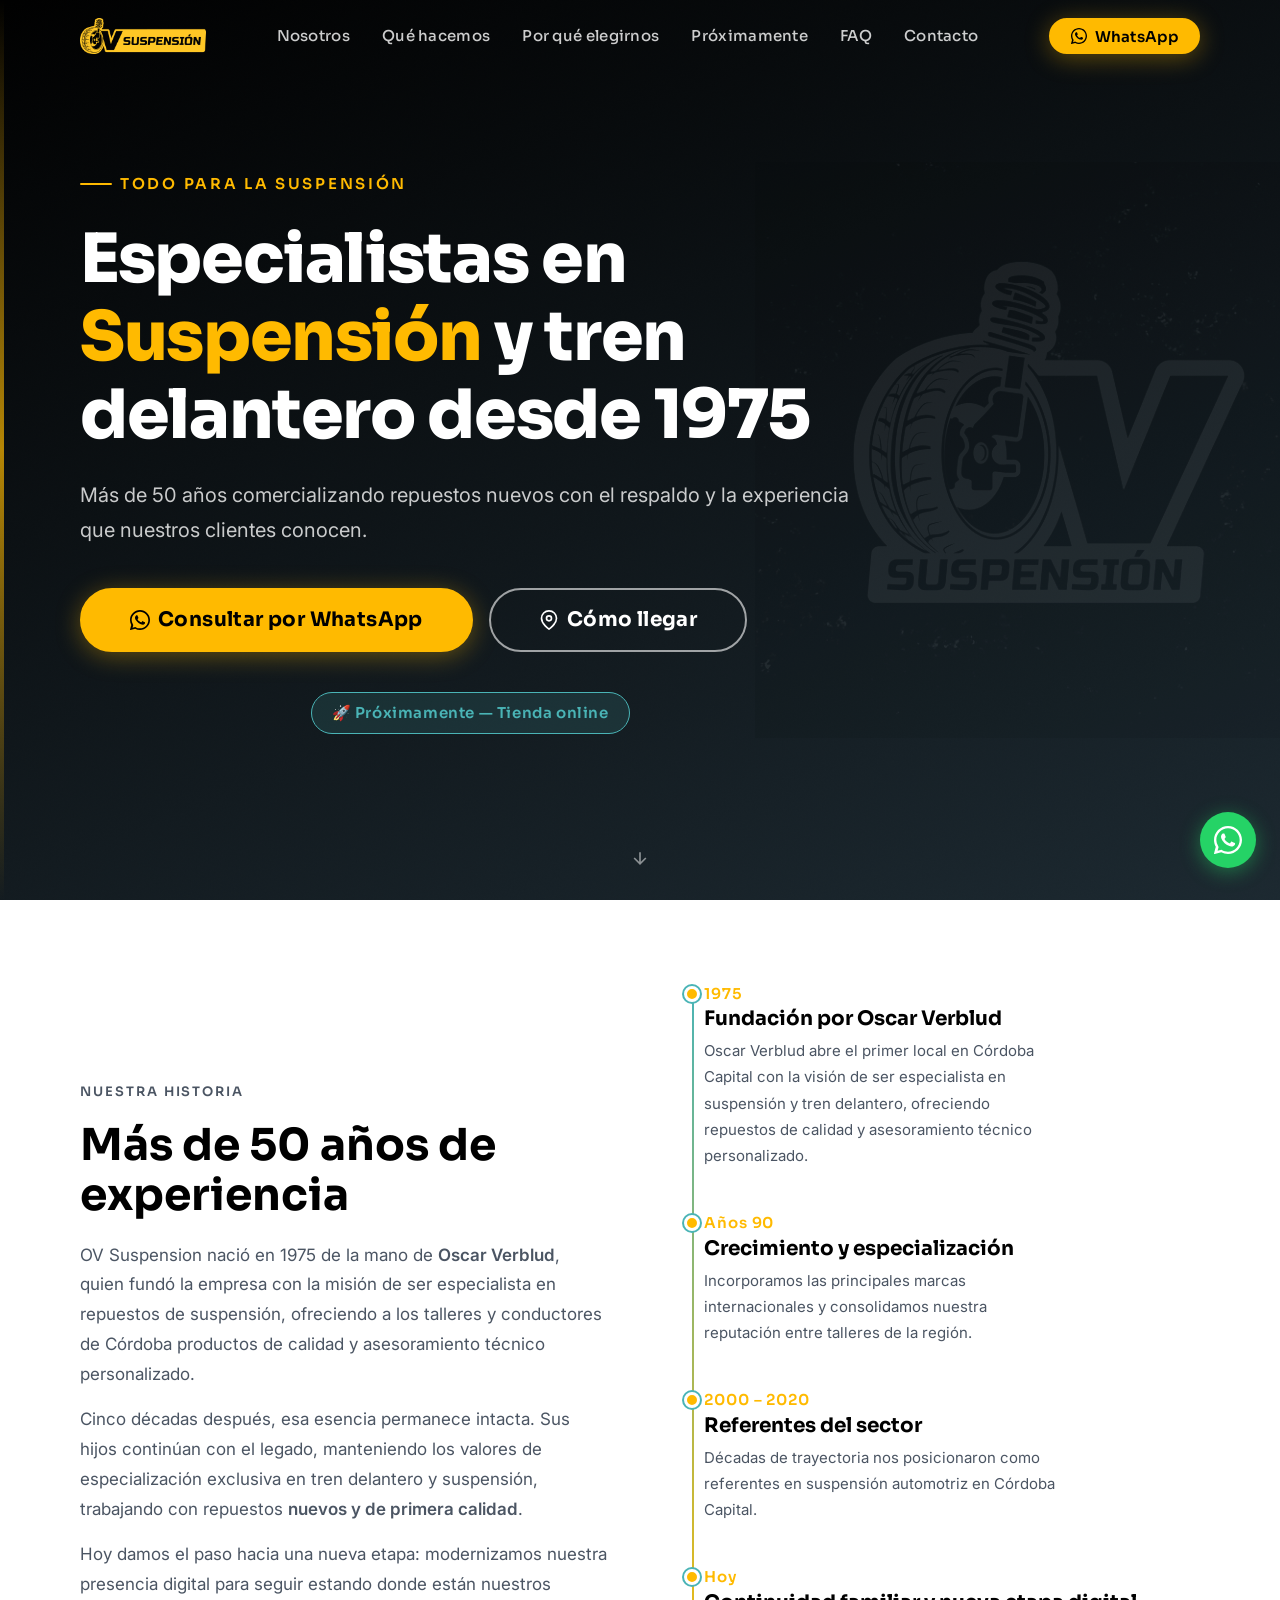
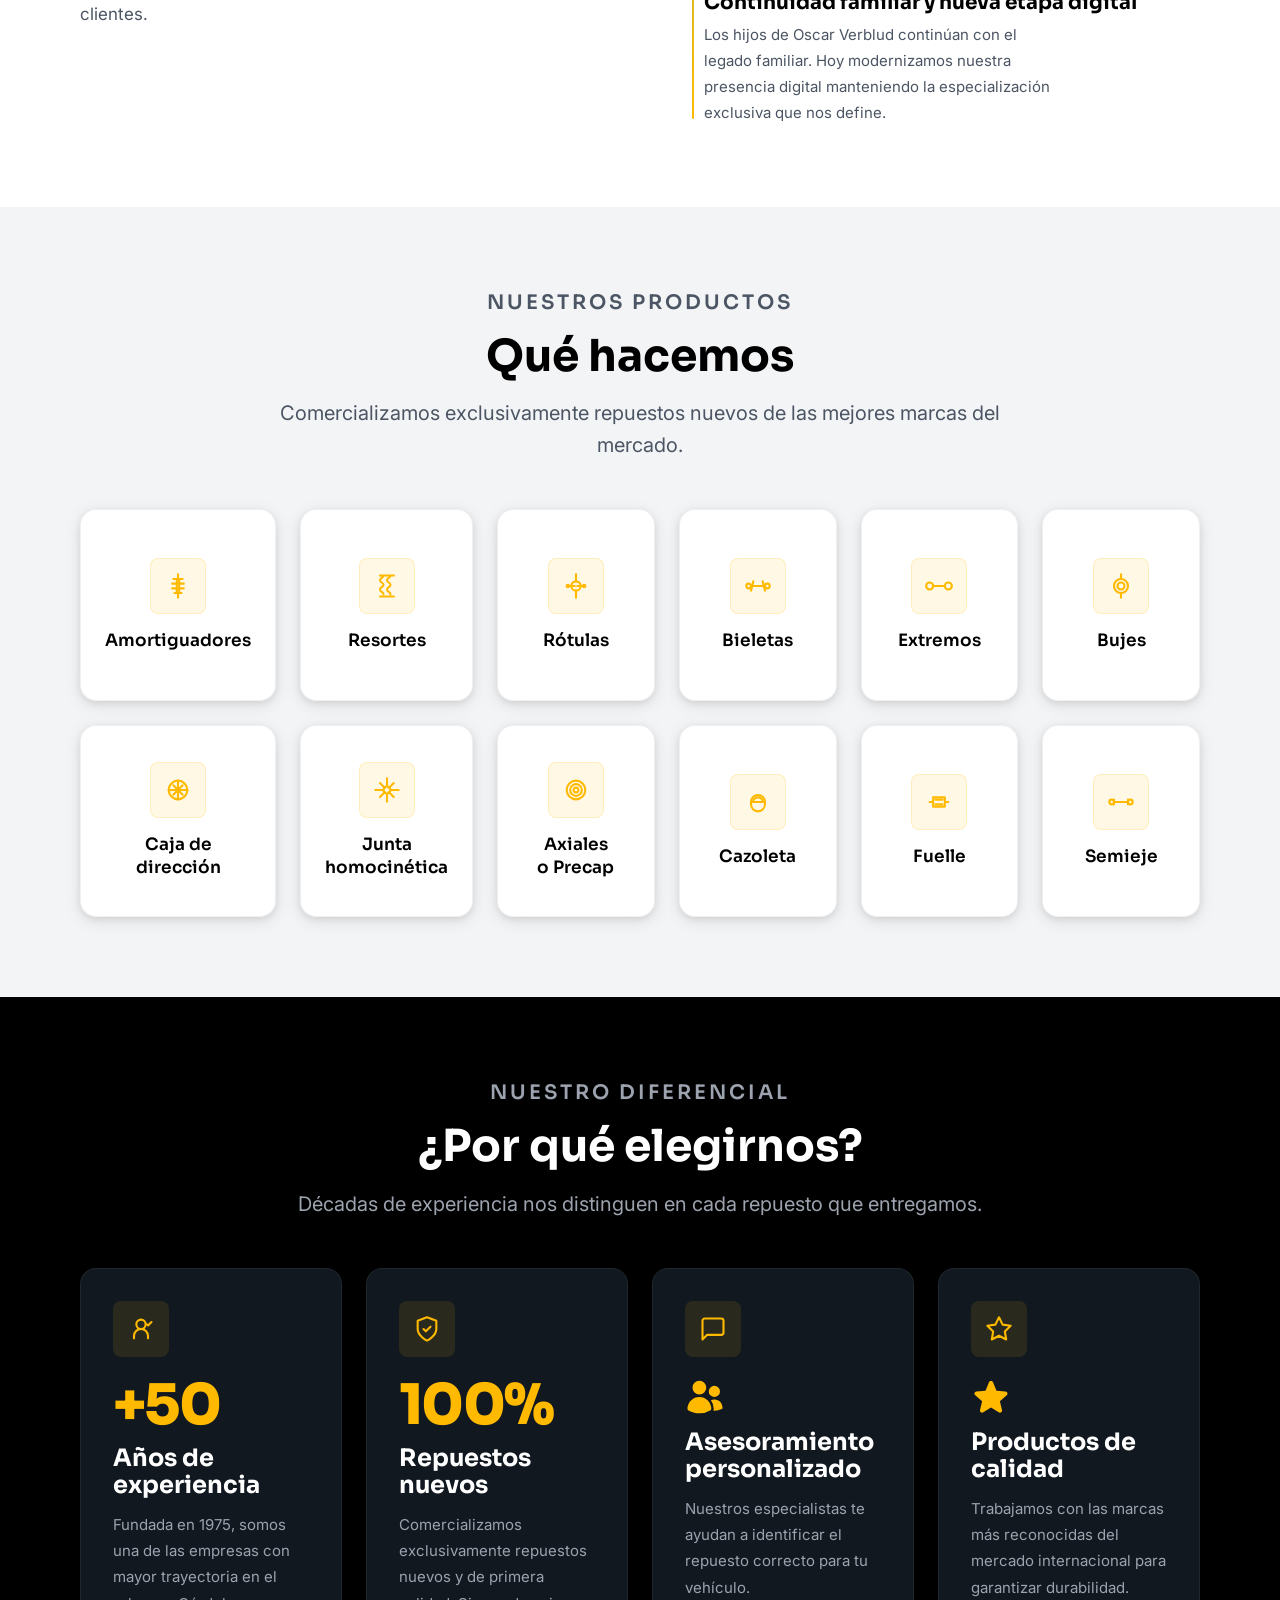
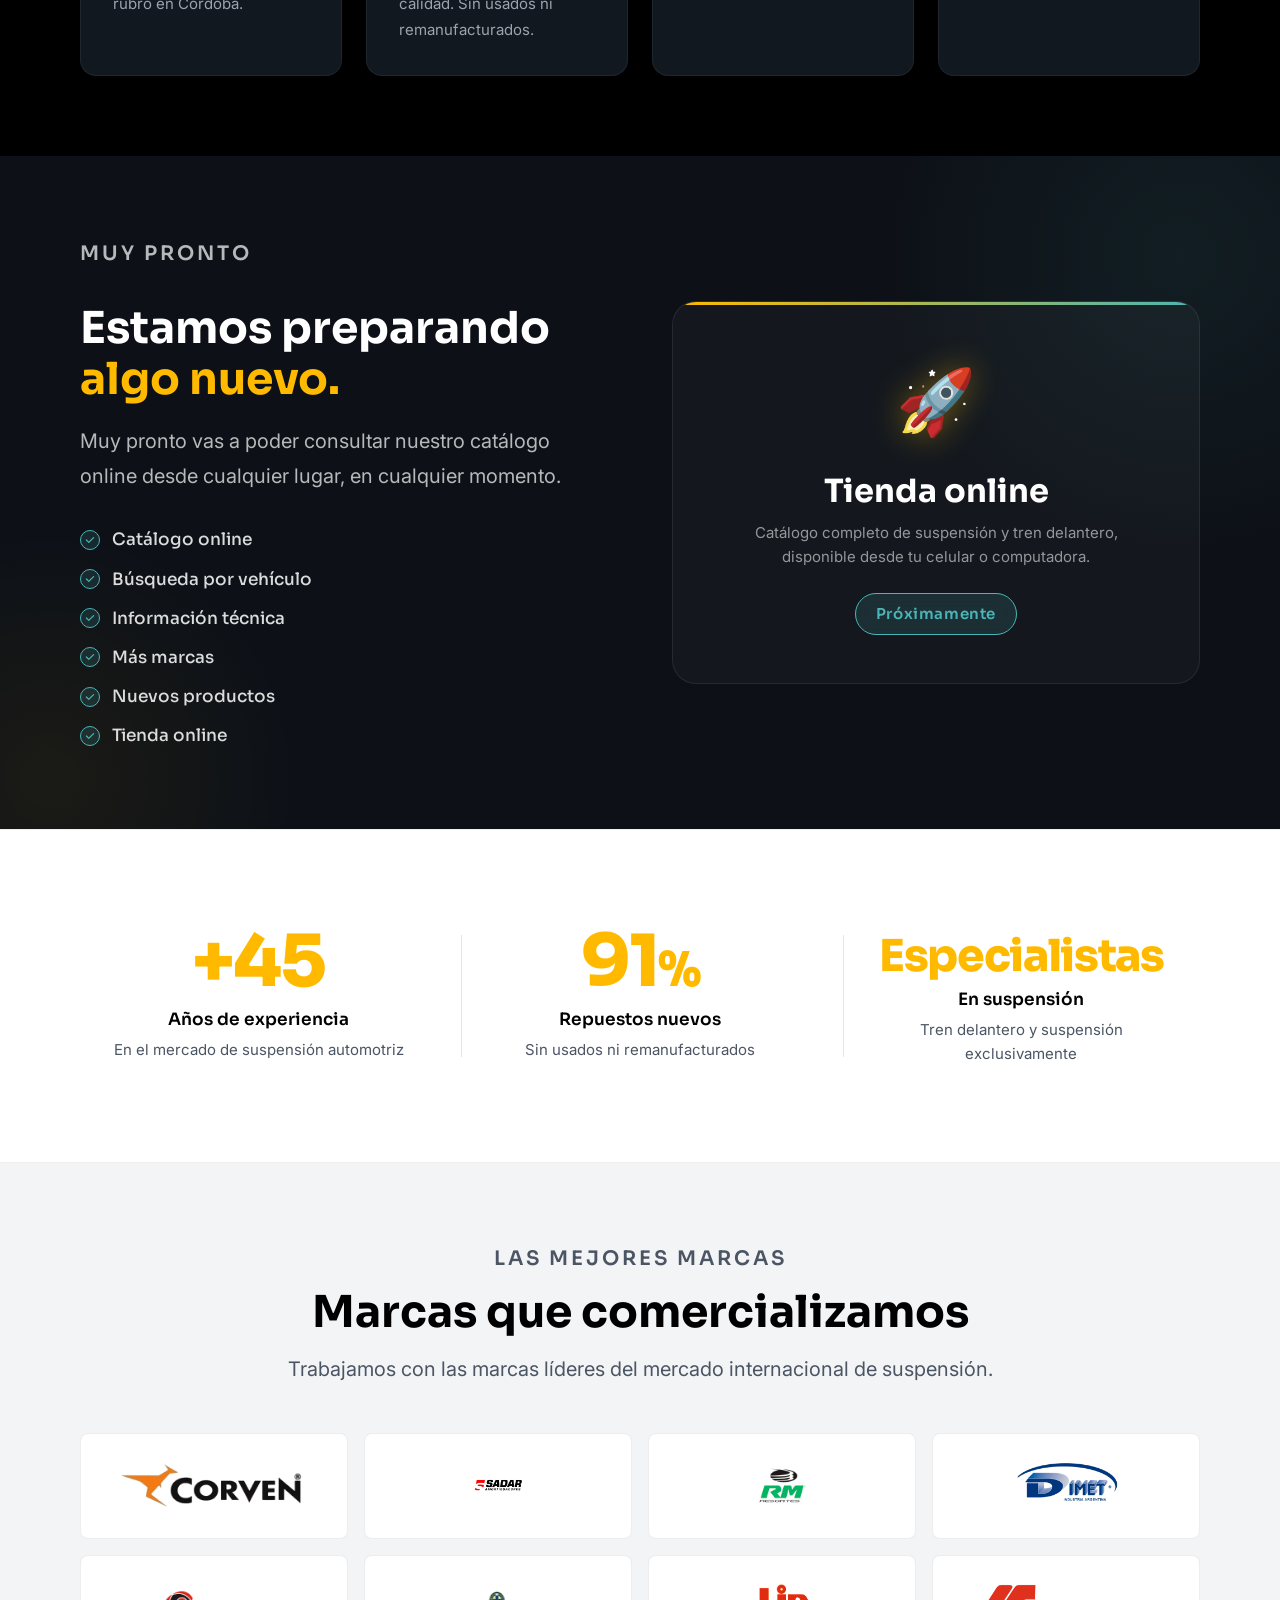
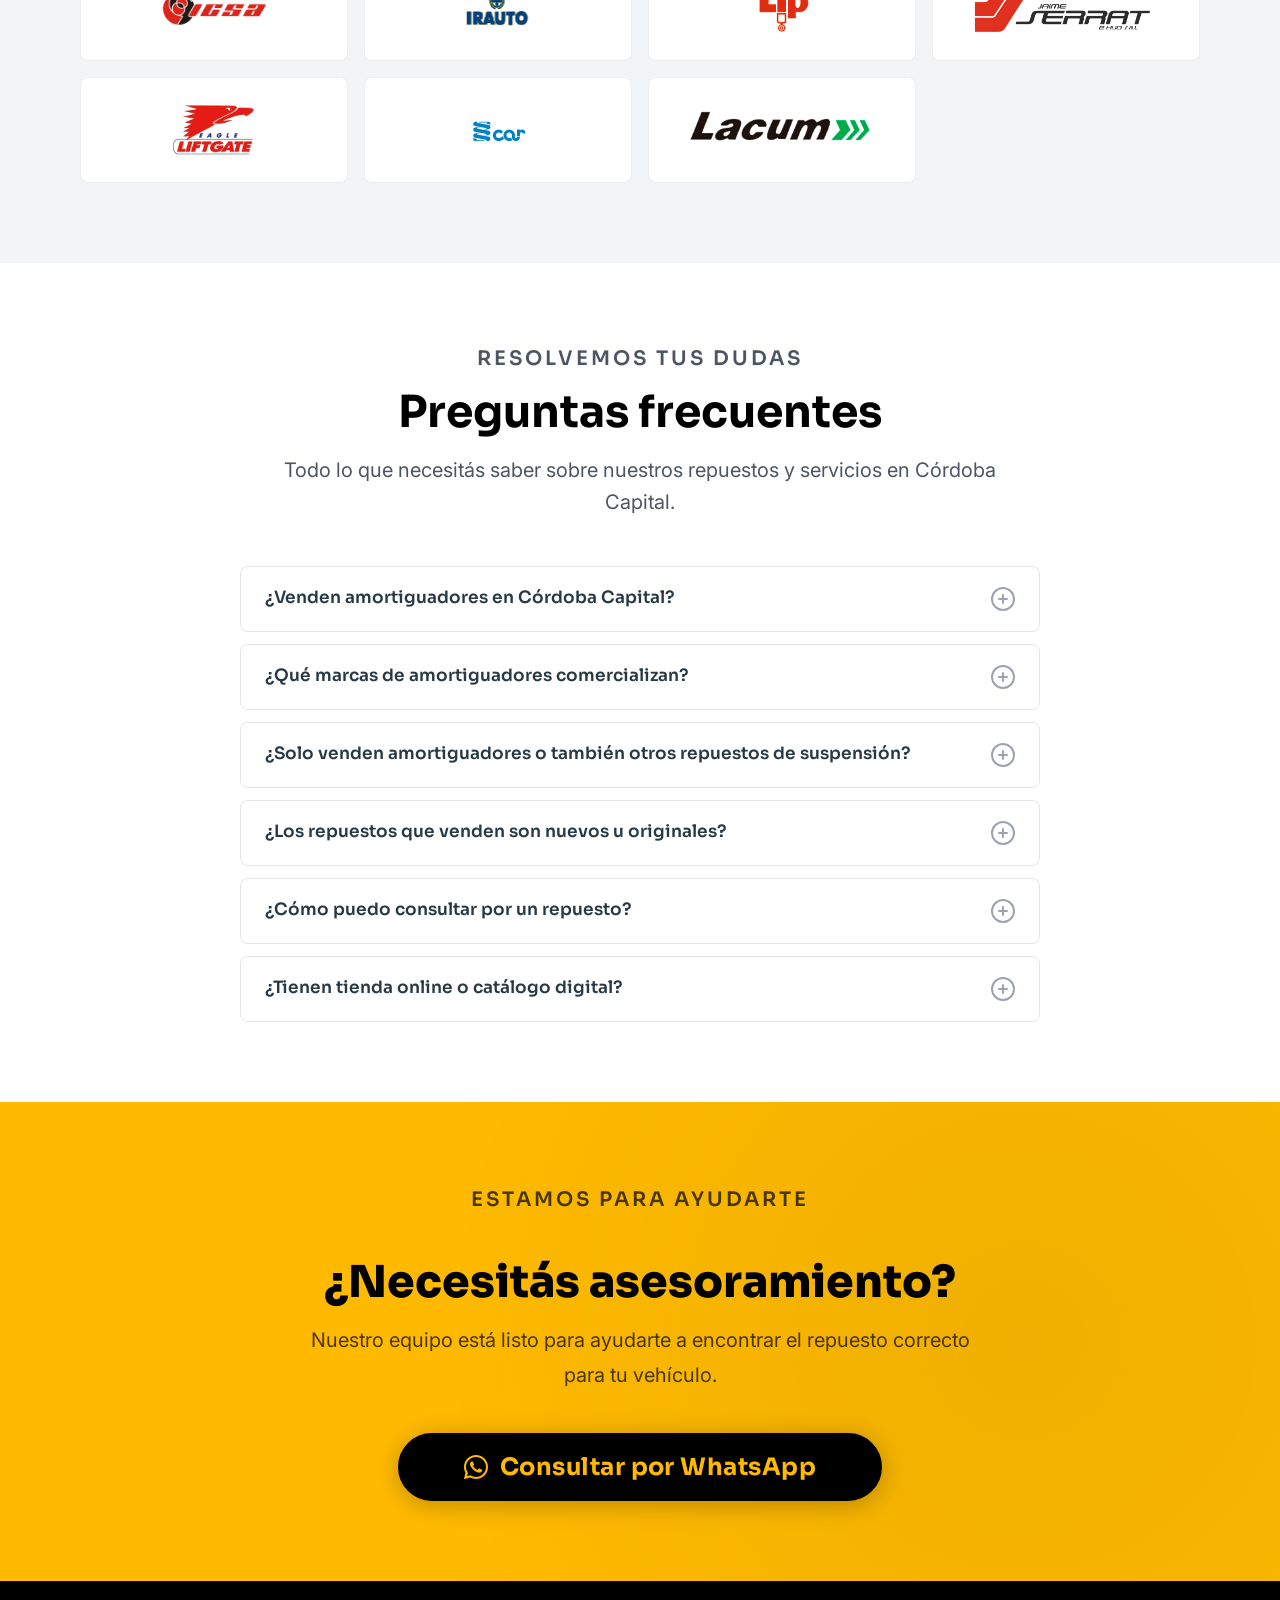
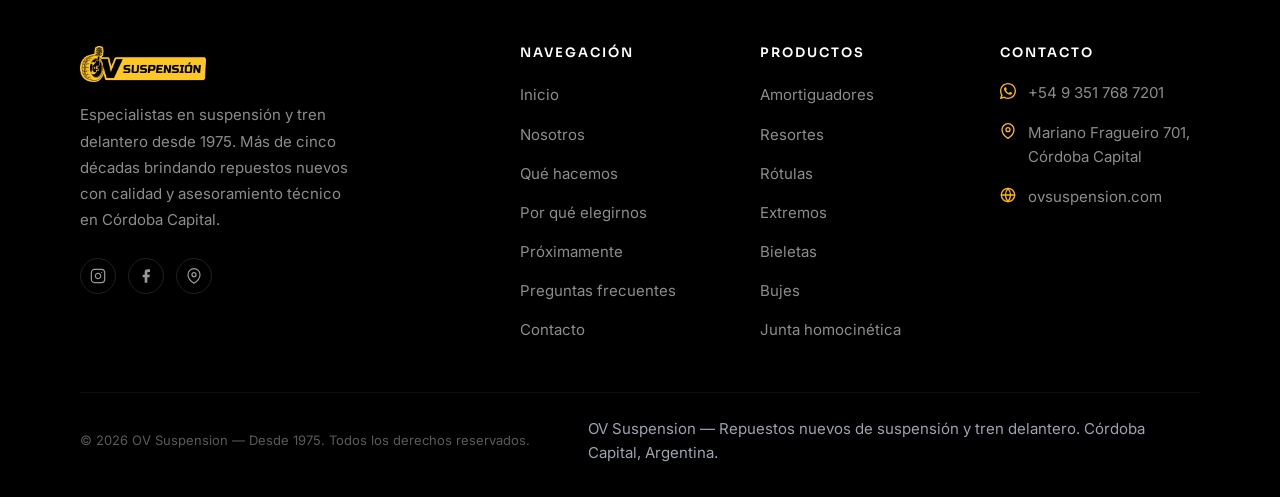
==== commit a51de9d6: "fix(seo): reemplazar hasOfferCatalog por knowsAbout en JSON-LD Los Offer sin precio generaban 12 err" ====
--- a/index.html
+++ b/index.html
@@ -153,24 +153,11 @@
           {"@type": "Brand", "name": "Car"},
           {"@type": "Brand", "name": "RM"}
         ],
-        "hasOfferCatalog": {
-          "@type": "OfferCatalog",
-          "name": "Repuestos de suspensión y tren delantero",
-          "itemListElement": [
-            {"@type": "Offer", "itemOffered": {"@type": "Product", "name": "Amortiguadores"}},
-            {"@type": "Offer", "itemOffered": {"@type": "Product", "name": "Resortes de suspensión"}},
-            {"@type": "Offer", "itemOffered": {"@type": "Product", "name": "Rótulas"}},
-            {"@type": "Offer", "itemOffered": {"@type": "Product", "name": "Extremos"}},
-            {"@type": "Offer", "itemOffered": {"@type": "Product", "name": "Bieletas"}},
-            {"@type": "Offer", "itemOffered": {"@type": "Product", "name": "Bujes"}},
-            {"@type": "Offer", "itemOffered": {"@type": "Product", "name": "Juntas homocinéticas"}},
-            {"@type": "Offer", "itemOffered": {"@type": "Product", "name": "Axiales / Precap"}},
-            {"@type": "Offer", "itemOffered": {"@type": "Product", "name": "Cazoletas"}},
-            {"@type": "Offer", "itemOffered": {"@type": "Product", "name": "Fuelles"}},
-            {"@type": "Offer", "itemOffered": {"@type": "Product", "name": "Semiejes"}},
-            {"@type": "Offer", "itemOffered": {"@type": "Product", "name": "Parrillas de suspensión"}}
-          ]
-        }
+        "knowsAbout": [
+          "Amortiguadores", "Resortes de suspensión", "Rótulas", "Extremos",
+          "Bieletas", "Bujes", "Juntas homocinéticas", "Axiales", "Cazoletas",
+          "Fuelles", "Semiejes", "Parrillas de suspensión", "Tren delantero"
+        ]
       },
       {
         "@type": "Organization",
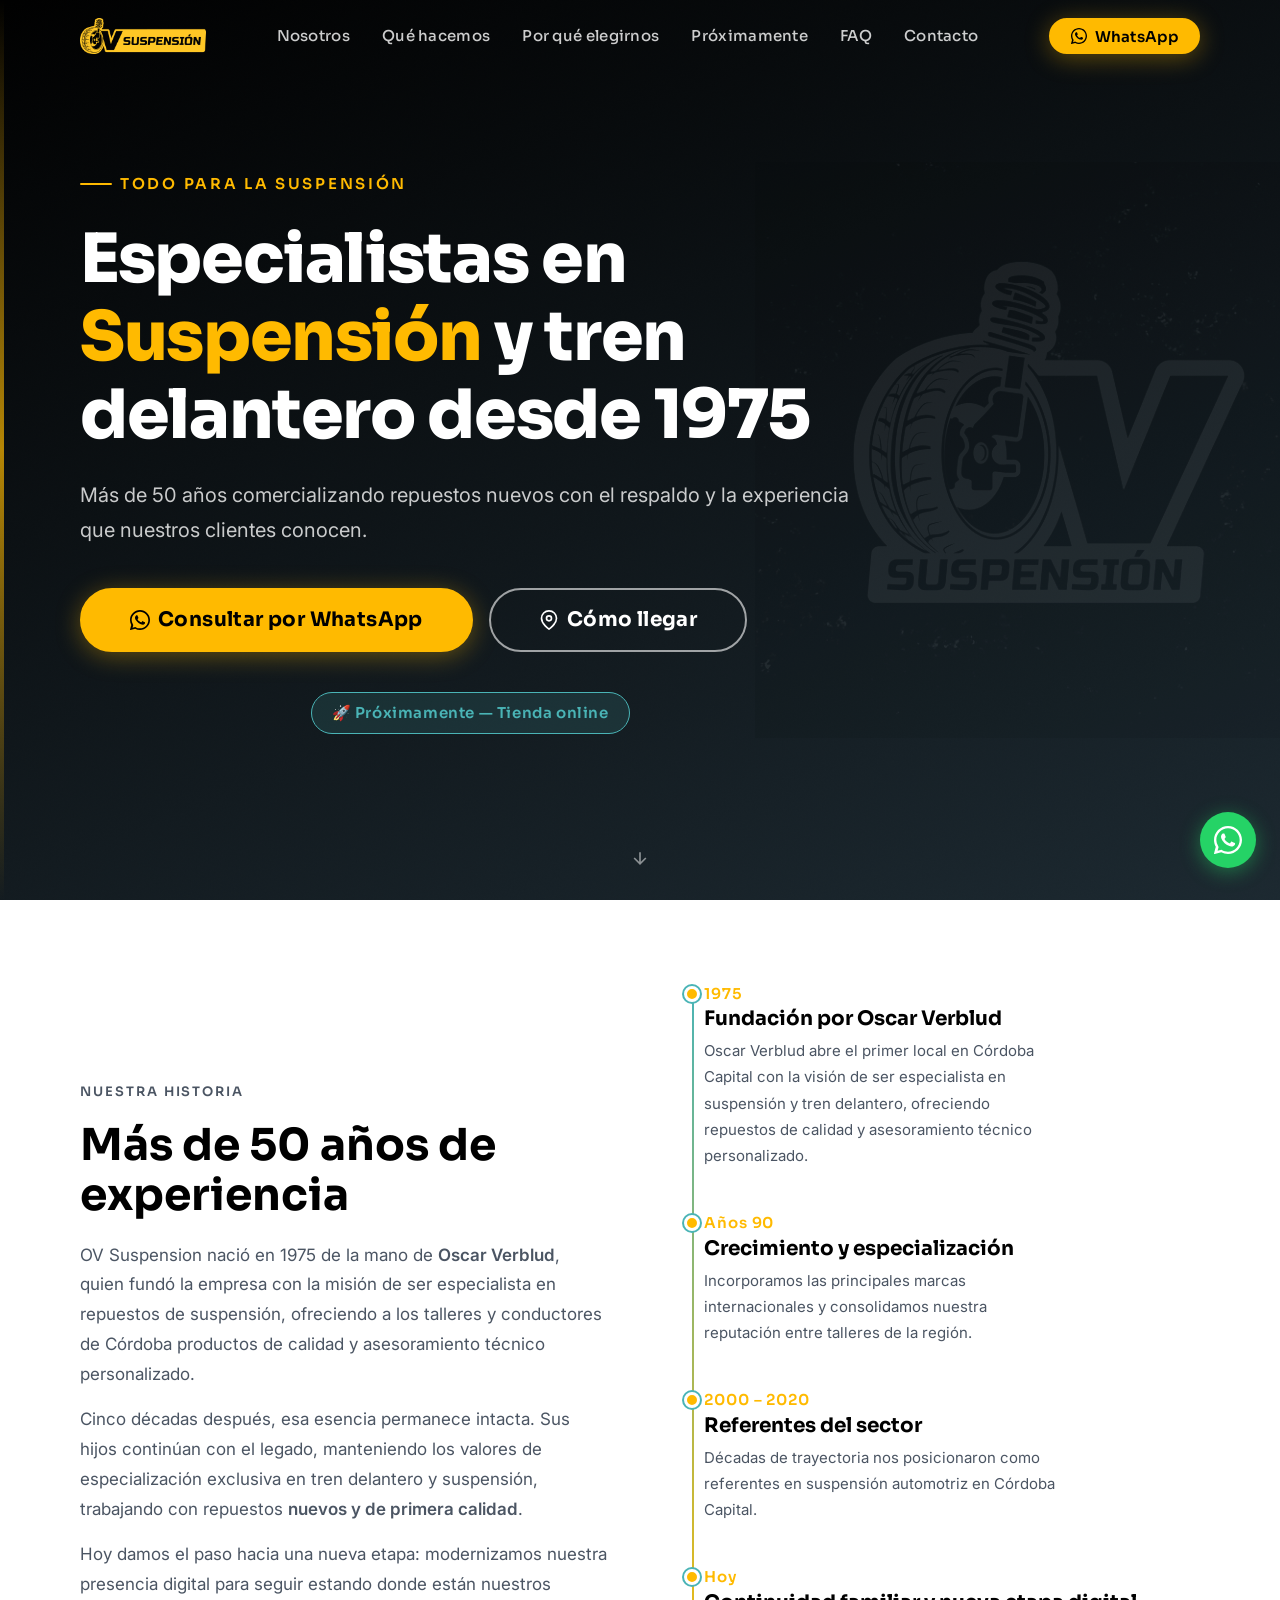
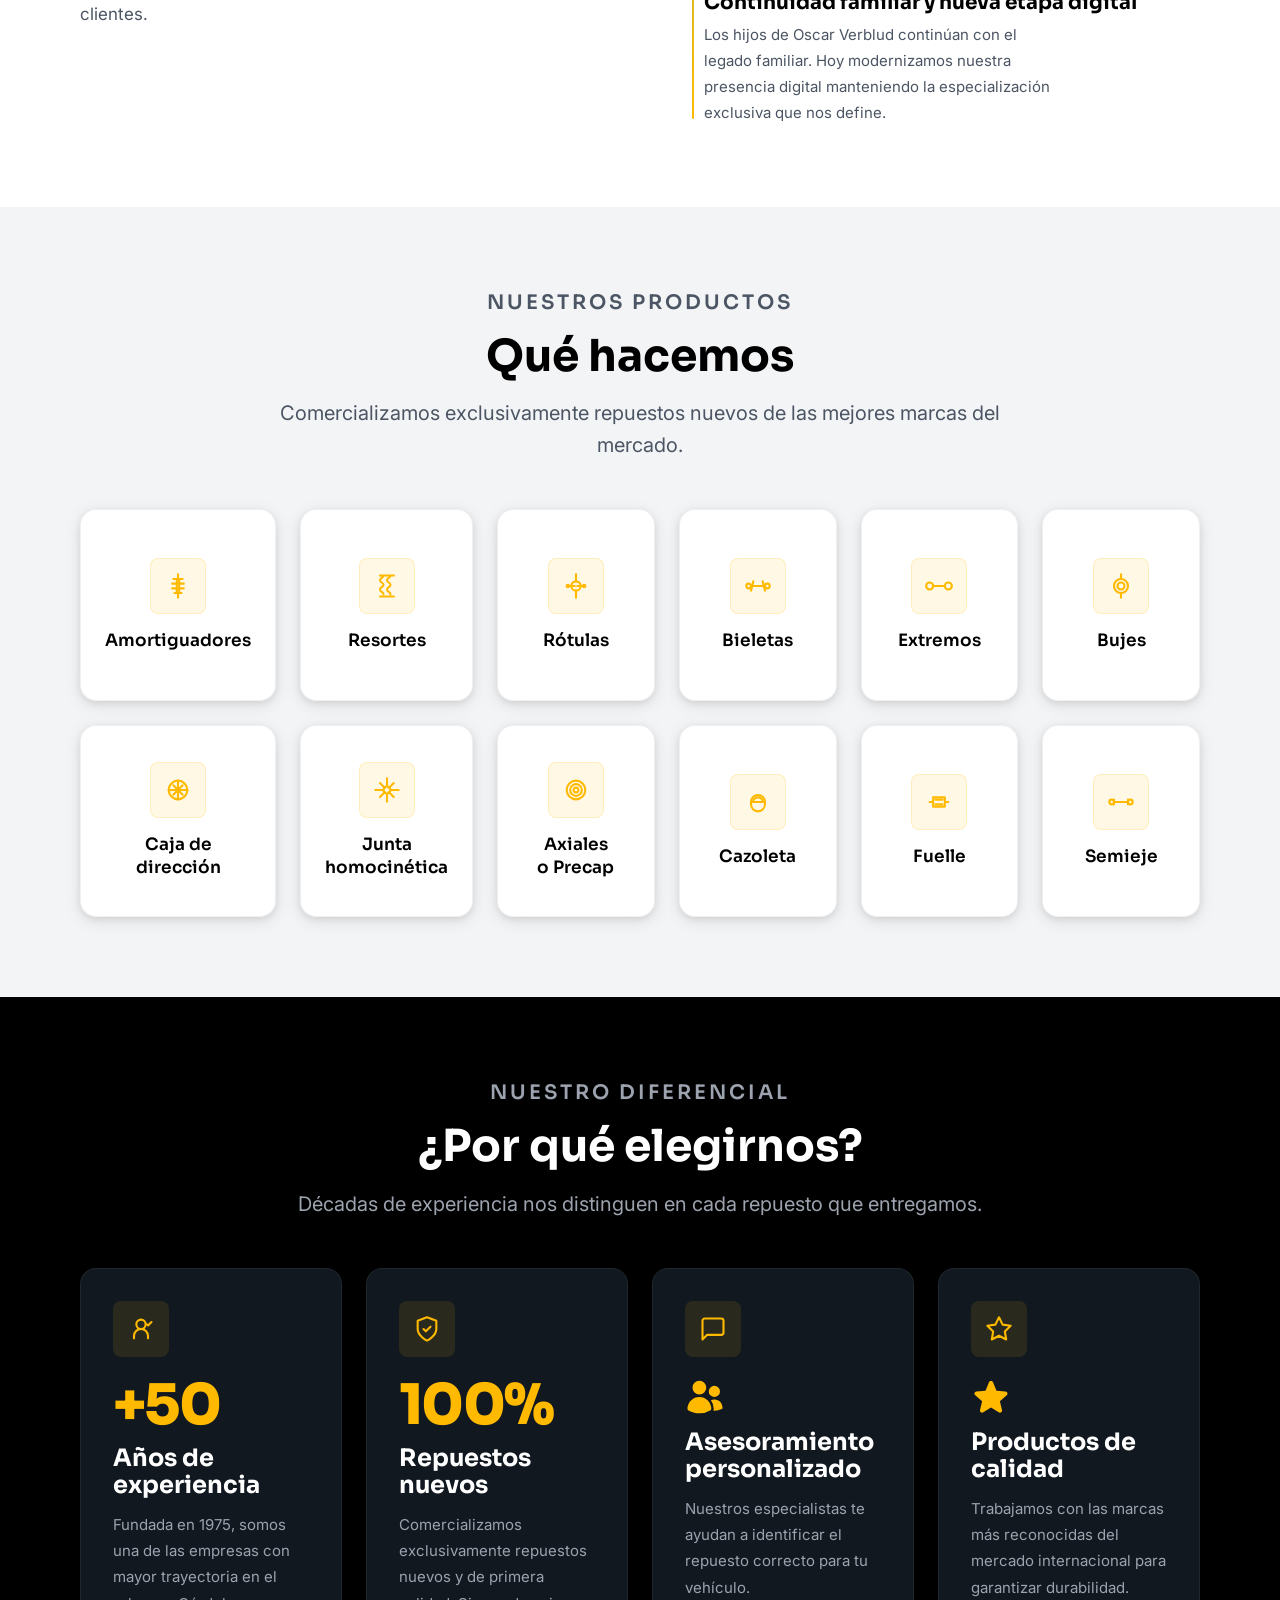
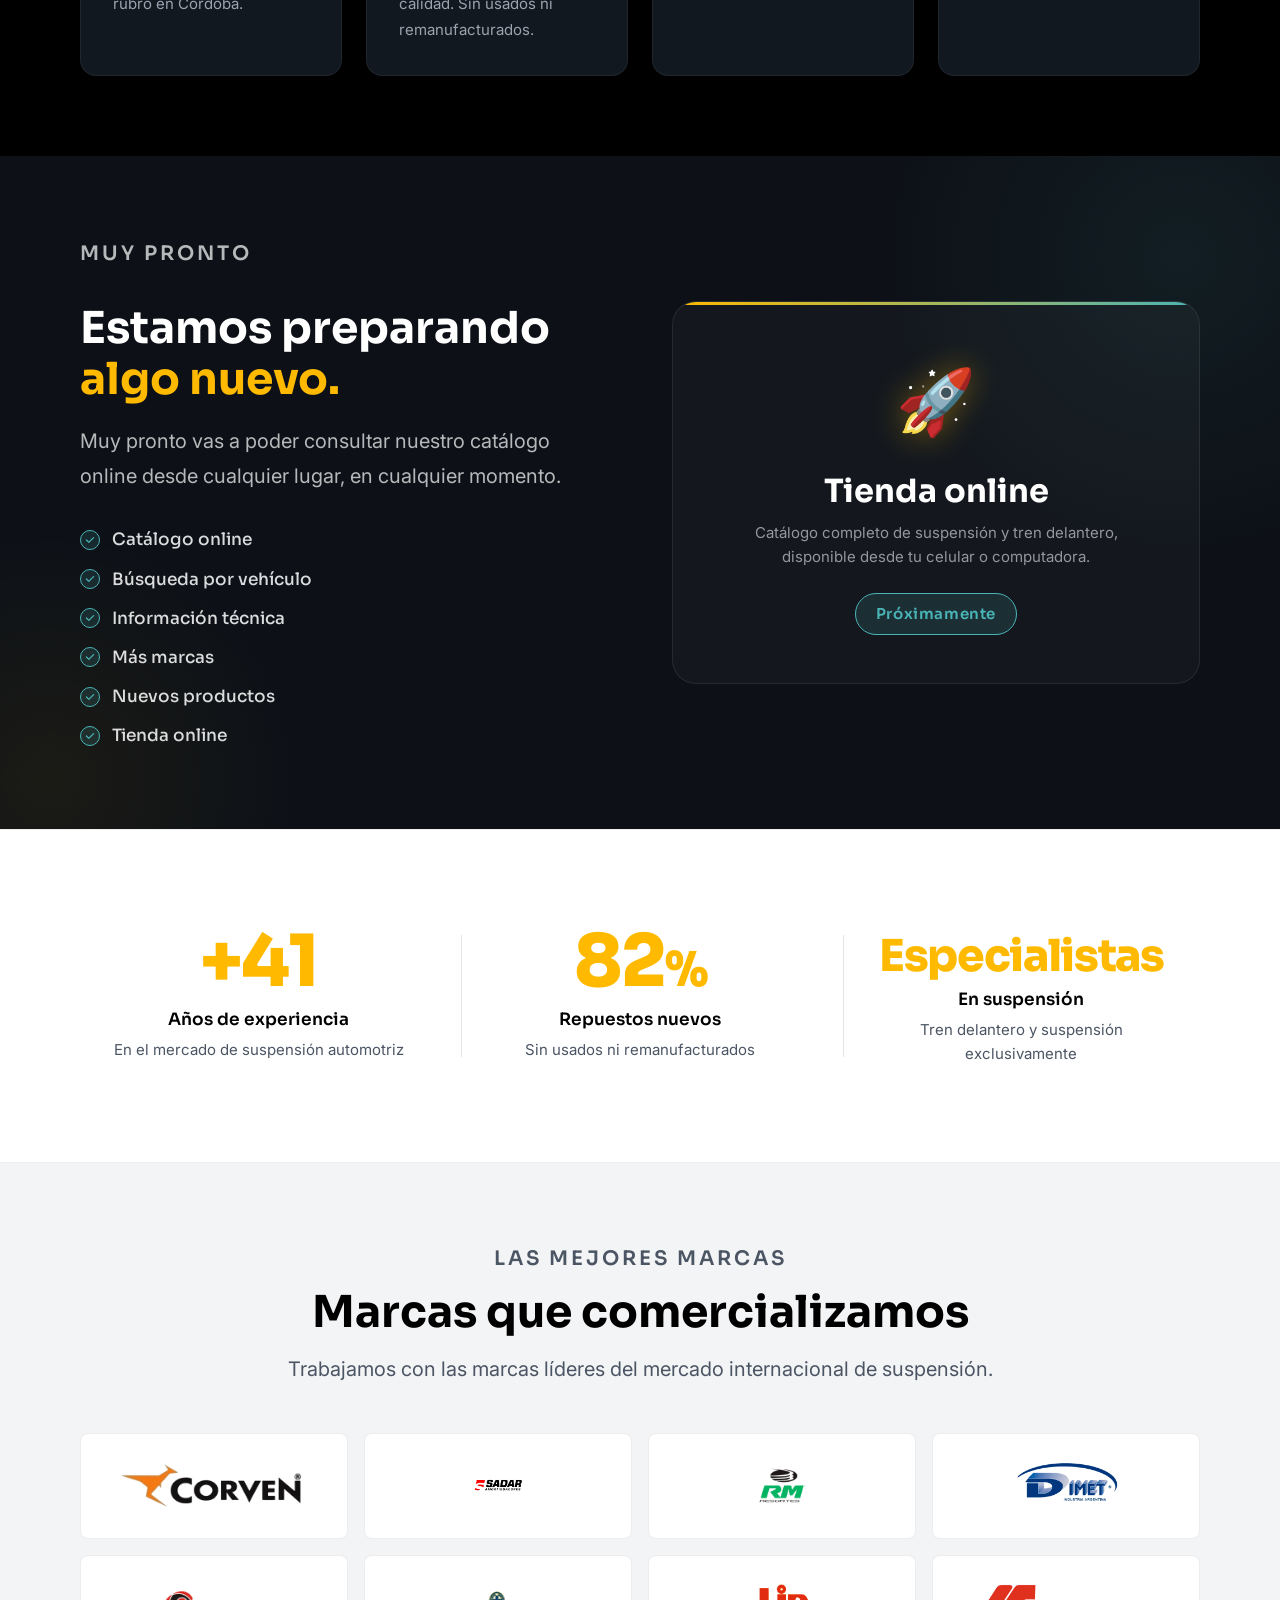
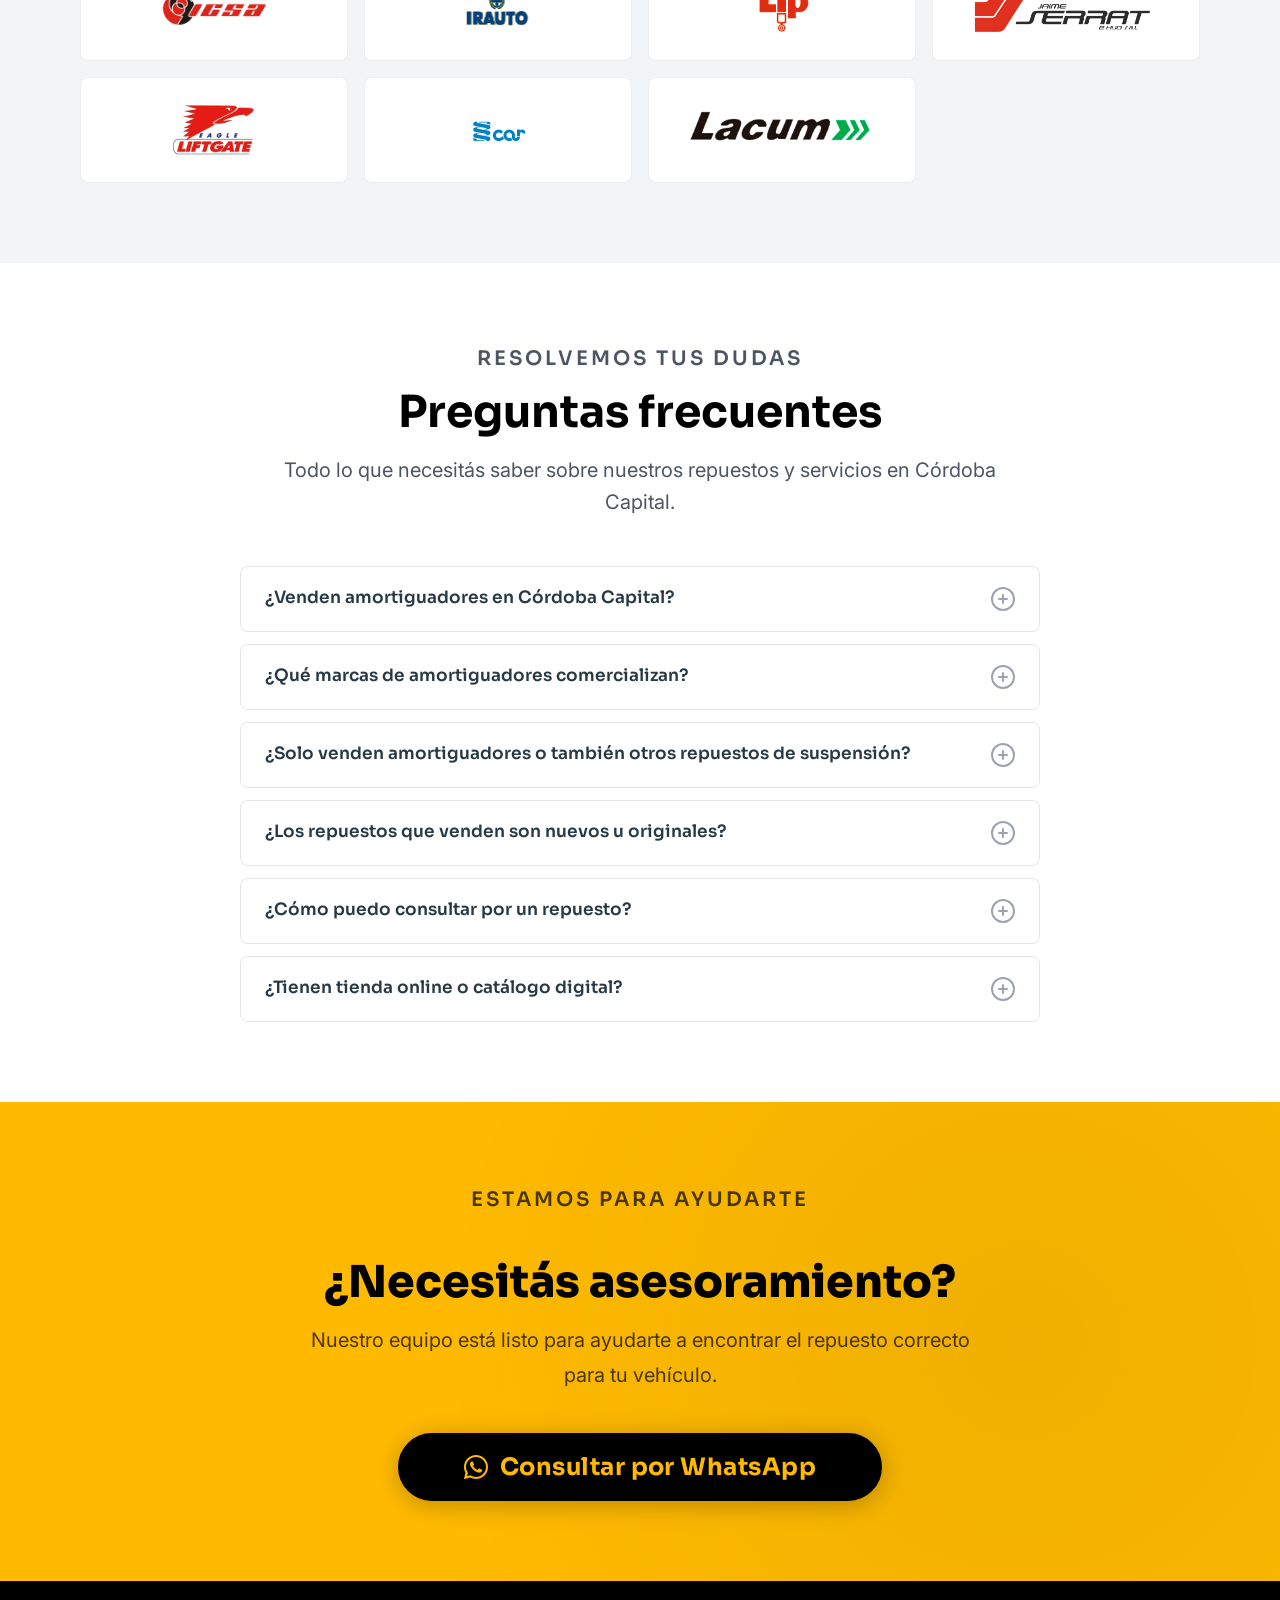
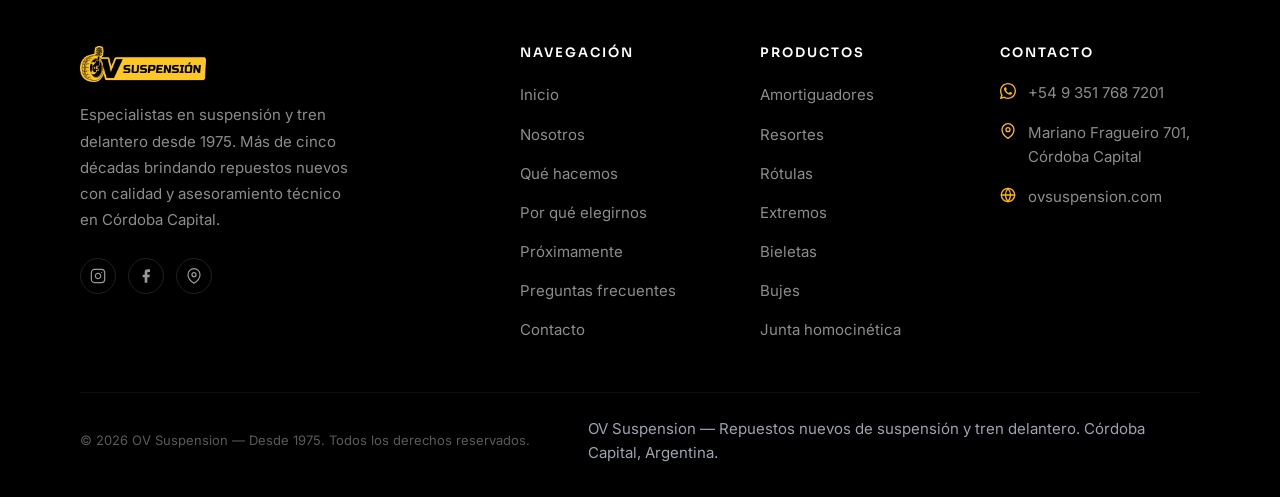
==== commit be486544: "feat(seo): agregar fb:app_id para Facebook Sharing Co-Authored-By: Claude Opus 4.8 <noreply@anthropi" ====
--- a/index.html
+++ b/index.html
@@ -28,6 +28,7 @@
   <meta property="og:image:alt" content="OV Suspension – Especialistas en suspensión y tren delantero desde 1975, Córdoba Capital" />
   <meta property="og:locale" content="es_AR" />
   <meta property="og:site_name" content="OV Suspension" />
+  <meta property="fb:app_id" content="1634675680014245" />
 
   <!-- =====================================================================
        Twitter / X Cards
